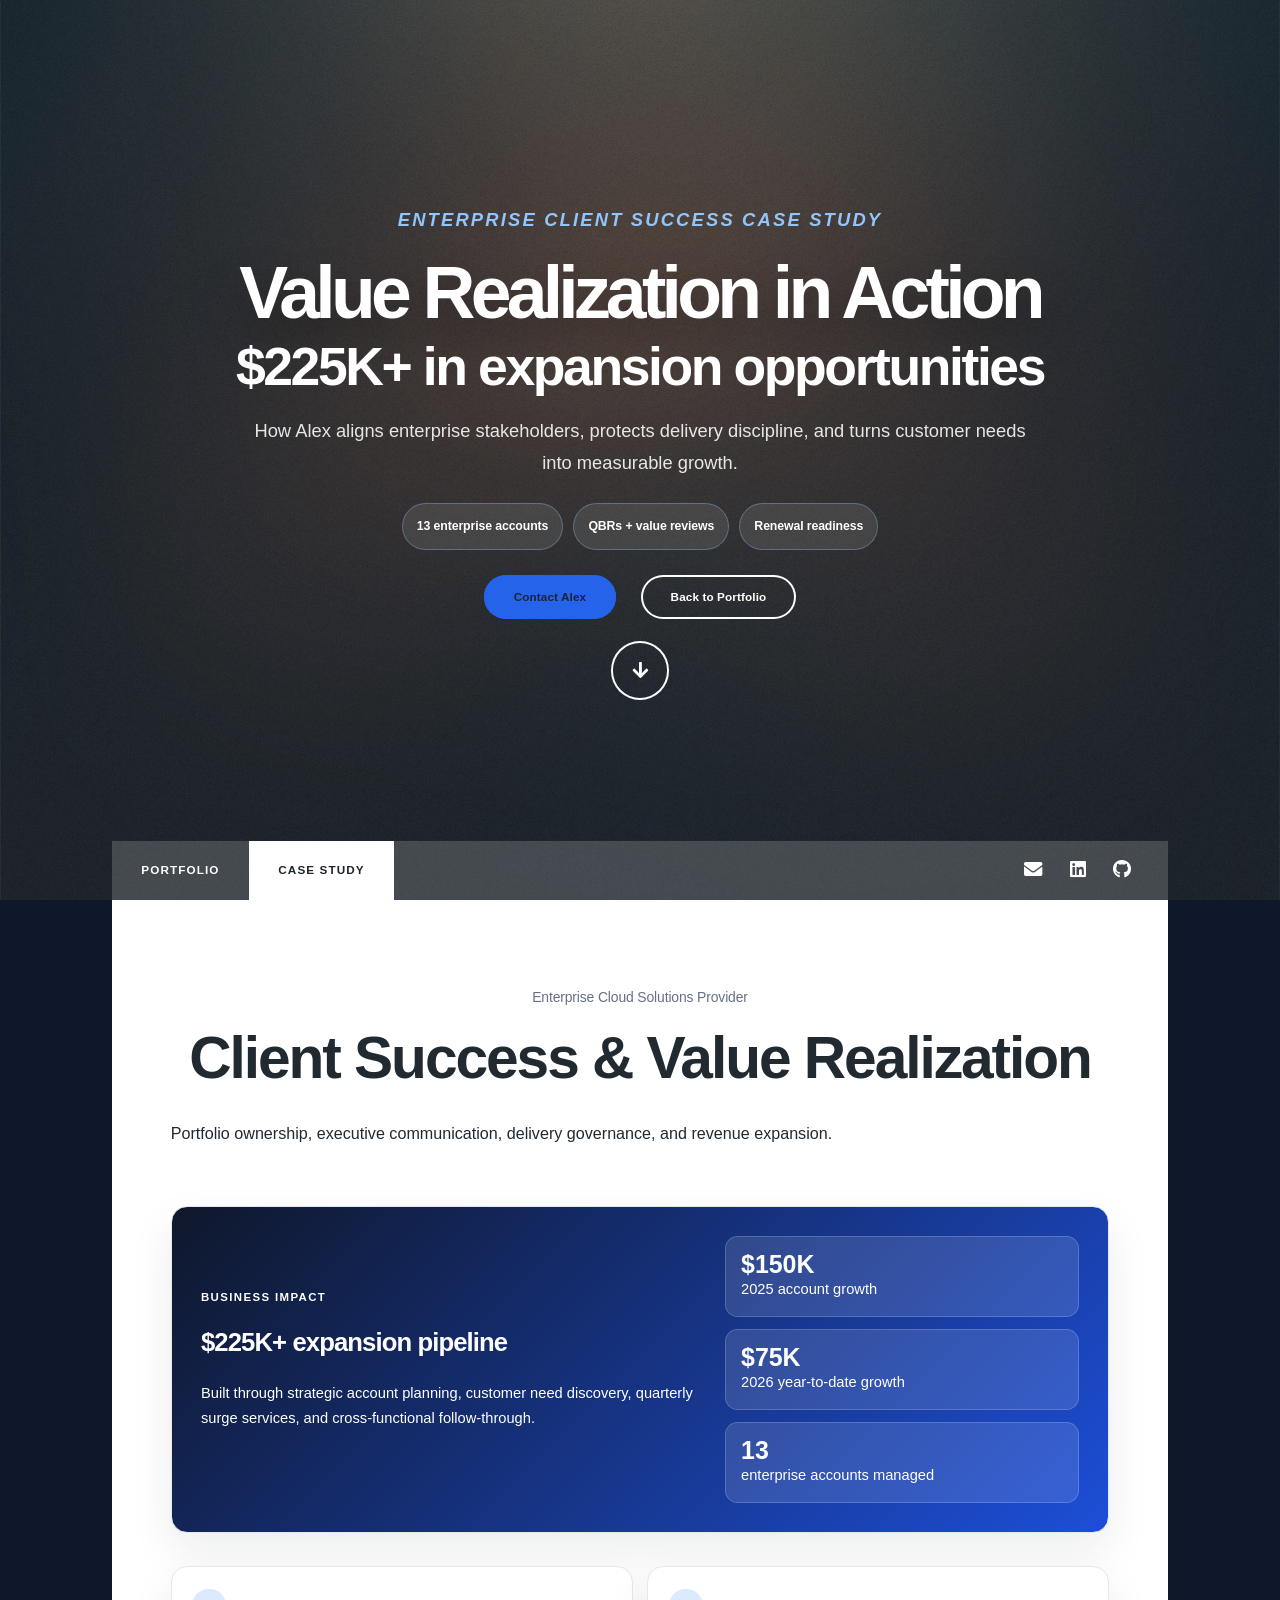
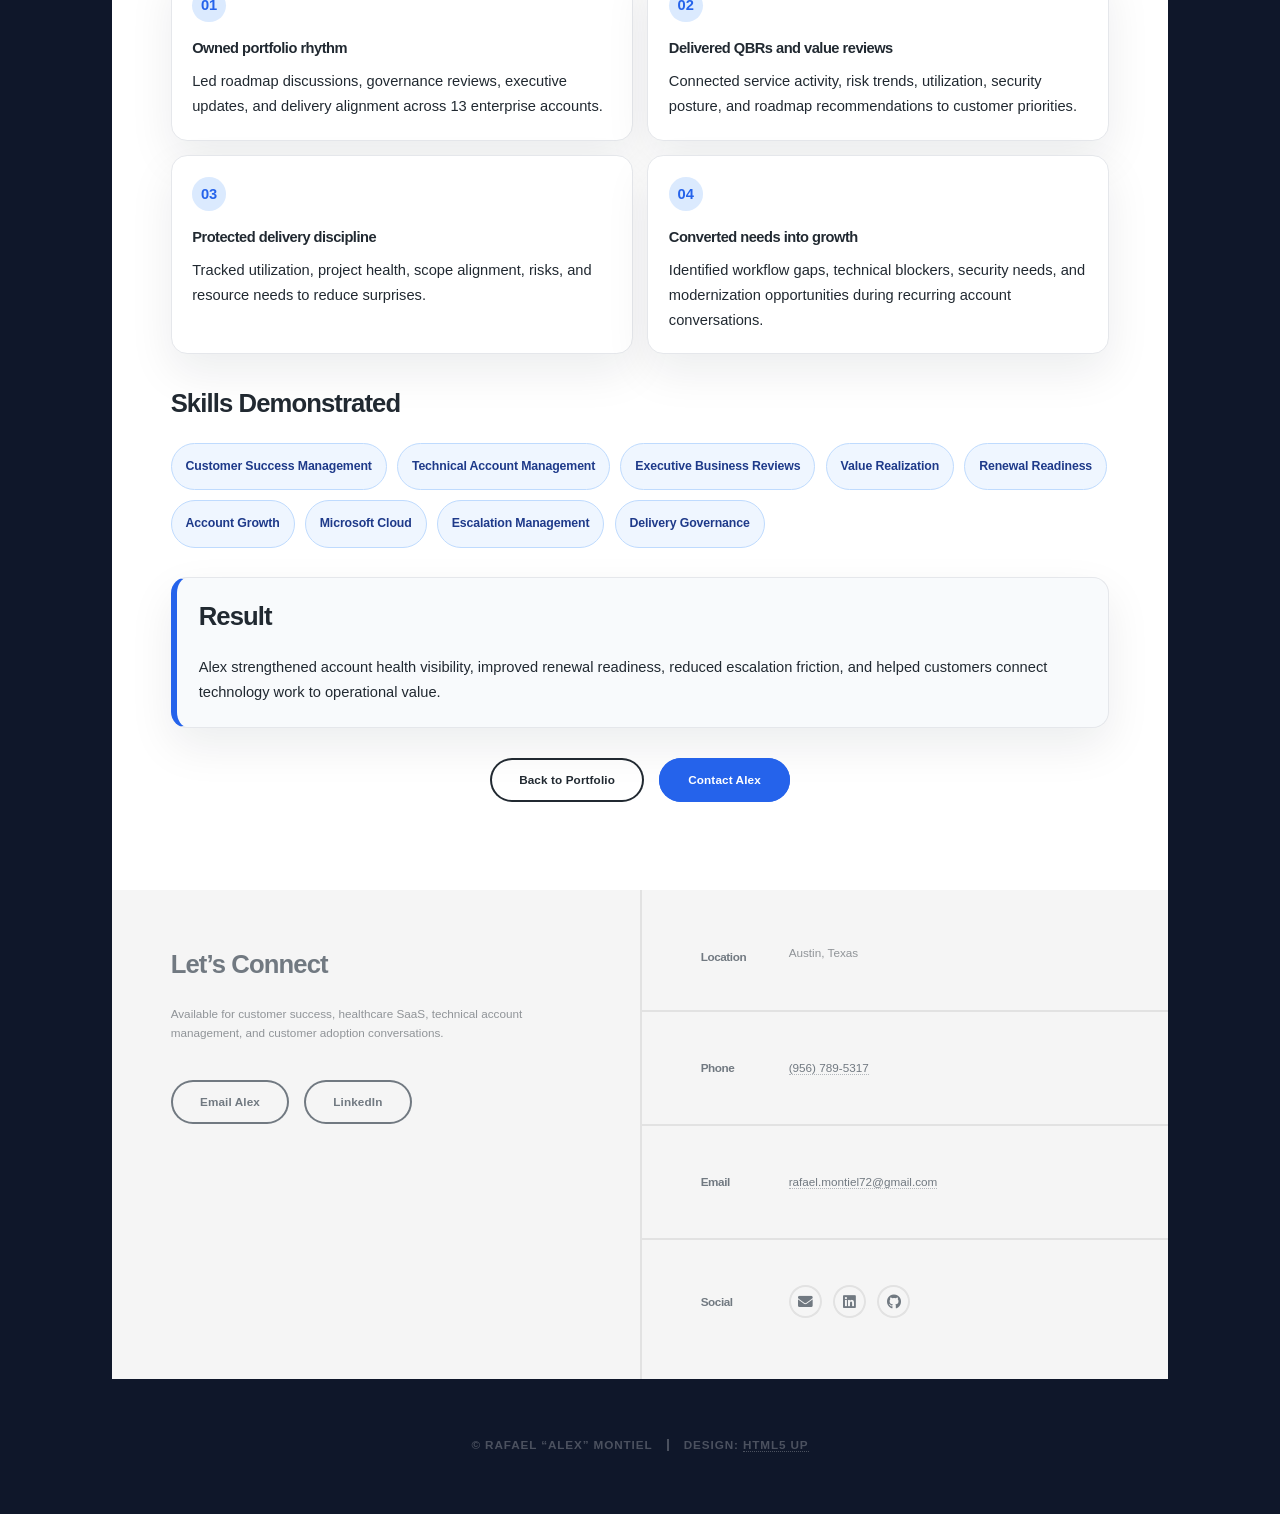
==== case-study.html @ 4616fa52 "Reduce case study redundancy and keep recruiter story concise" ====
<!DOCTYPE HTML>
<!--
	Massively by HTML5 UP
	html5up.net | @ajlkn
	Free for personal and commercial use under the CCA 3.0 license (html5up.net/license)
-->
<html>
	<head>
		<title>Enterprise Client Success Case Study | Rafael “Alex” Montiel</title>
		<meta charset="utf-8" />
		<meta name="viewport" content="width=device-width, initial-scale=1, user-scalable=no" />
		<meta name="description" content="Enterprise client success and value realization case study for Rafael Alex Montiel, highlighting portfolio management, QBRs, budget discipline, renewals, and $225K+ in account expansion." />
		<link rel="stylesheet" href="assets/css/main.css" />
		<link rel="stylesheet" href="assets/css/custom.css" />
		<noscript><link rel="stylesheet" href="assets/css/noscript.css" /></noscript>
	</head>
	<body class="is-preload alex-site case-page">

		<!-- Wrapper -->
			<div id="wrapper" class="fade-in">

				<!-- Intro -->
					<div id="intro" class="alex-hero case-hero-intro">
						<div class="hero-inner">
							<p class="eyebrow">Enterprise Client Success Case Study</p>
							<h1>Value Realization in Action</h1>
							<h2>$225K+ in expansion opportunities</h2>
							<p class="hero-copy">How Alex aligns enterprise stakeholders, protects delivery discipline, and turns customer needs into measurable growth.</p>
							<div class="hero-proof">
								<span>13 enterprise accounts</span>
								<span>QBRs + value reviews</span>
								<span>Renewal readiness</span>
							</div>
							<ul class="actions special hero-actions">
								<li><a href="mailto:rafael.montiel72@gmail.com" class="button primary">Contact Alex</a></li>
								<li><a href="index.html" class="button">Back to Portfolio</a></li>
							</ul>
						</div>
						<ul class="actions scroll-action">
							<li><a href="#main" class="button icon solid solo fa-arrow-down scrolly">Continue</a></li>
						</ul>
					</div>

				<!-- Header -->
					<header id="header">
						<a href="index.html" class="logo">Alex Montiel</a>
					</header>

				<!-- Nav -->
					<nav id="nav">
						<ul class="links">
							<li><a href="index.html">Portfolio</a></li>
							<li class="active"><a href="case-study.html">Case Study</a></li>
						</ul>
						<ul class="icons">
							<li><a href="mailto:rafael.montiel72@gmail.com" class="icon solid fa-envelope"><span class="label">Email</span></a></li>
							<li><a href="https://www.linkedin.com/in/rafael-montiel95" class="icon brands fa-linkedin"><span class="label">LinkedIn</span></a></li>
							<li><a href="https://github.com/RafaelMontiel" class="icon brands fa-github"><span class="label">GitHub</span></a></li>
						</ul>
					</nav>

				<!-- Main -->
					<div id="main">

						<!-- Post -->
							<section class="post case-study-content">
								<header class="major compact-case-header">
									<span class="date">Enterprise Cloud Solutions Provider</span>
									<h1>Client Success &amp; Value Realization</h1>
									<p>Portfolio ownership, executive communication, delivery governance, and revenue expansion.</p>
								</header>

								<section class="case-hero-panel">
									<div>
										<span class="case-label">Business Impact</span>
										<h2>$225K+ expansion pipeline</h2>
										<p>Built through strategic account planning, customer need discovery, quarterly surge services, and cross-functional follow-through.</p>
									</div>
									<ul>
										<li><strong>$150K</strong><span>2025 account growth</span></li>
										<li><strong>$75K</strong><span>2026 year-to-date growth</span></li>
										<li><strong>13</strong><span>enterprise accounts managed</span></li>
									</ul>
								</section>

								<section class="case-steps">
									<article>
										<span>01</span>
										<h3>Owned portfolio rhythm</h3>
										<p>Led roadmap discussions, governance reviews, executive updates, and delivery alignment across 13 enterprise accounts.</p>
									</article>
									<article>
										<span>02</span>
										<h3>Delivered QBRs and value reviews</h3>
										<p>Connected service activity, risk trends, utilization, security posture, and roadmap recommendations to customer priorities.</p>
									</article>
									<article>
										<span>03</span>
										<h3>Protected delivery discipline</h3>
										<p>Tracked utilization, project health, scope alignment, risks, and resource needs to reduce surprises.</p>
									</article>
									<article>
										<span>04</span>
										<h3>Converted needs into growth</h3>
										<p>Identified workflow gaps, technical blockers, security needs, and modernization opportunities during recurring account conversations.</p>
									</article>
								</section>

								<h2>Skills Demonstrated</h2>
								<div class="chips compact">
									<span>Customer Success Management</span>
									<span>Technical Account Management</span>
									<span>Executive Business Reviews</span>
									<span>Value Realization</span>
									<span>Renewal Readiness</span>
									<span>Account Growth</span>
									<span>Microsoft Cloud</span>
									<span>Escalation Management</span>
									<span>Delivery Governance</span>
								</div>

								<section class="result-panel">
									<h2>Result</h2>
									<p>Alex strengthened account health visibility, improved renewal readiness, reduced escalation friction, and helped customers connect technology work to operational value.</p>
								</section>

								<ul class="actions special">
									<li><a href="index.html" class="button">Back to Portfolio</a></li>
									<li><a href="mailto:rafael.montiel72@gmail.com" class="button primary">Contact Alex</a></li>
								</ul>
							</section>

					</div>

				<!-- Footer -->
					<footer id="footer">
						<section>
							<h2>Let’s Connect</h2>
							<p>Available for customer success, healthcare SaaS, technical account management, and customer adoption conversations.</p>
							<ul class="actions">
								<li><a href="mailto:rafael.montiel72@gmail.com" class="button">Email Alex</a></li>
								<li><a href="https://www.linkedin.com/in/rafael-montiel95" class="button">LinkedIn</a></li>
							</ul>
						</section>
						<section class="split contact">
							<section class="alt">
								<h3>Location</h3>
								<p>Austin, Texas</p>
							</section>
							<section>
								<h3>Phone</h3>
								<p><a href="tel:19567895317">(956) 789-5317</a></p>
							</section>
							<section>
								<h3>Email</h3>
								<p><a href="mailto:rafael.montiel72@gmail.com">rafael.montiel72@gmail.com</a></p>
							</section>
							<section>
								<h3>Social</h3>
								<ul class="icons alt">
									<li><a href="mailto:rafael.montiel72@gmail.com" class="icon solid alt fa-envelope"><span class="label">Email</span></a></li>
									<li><a href="https://www.linkedin.com/in/rafael-montiel95" class="icon brands alt fa-linkedin"><span class="label">LinkedIn</span></a></li>
									<li><a href="https://github.com/RafaelMontiel" class="icon brands alt fa-github"><span class="label">GitHub</span></a></li>
								</ul>
							</section>
						</section>
					</footer>

				<!-- Copyright -->
					<div id="copyright">
						<ul><li>&copy; Rafael “Alex” Montiel</li><li>Design: <a href="https://html5up.net">HTML5 UP</a></li></ul>
					</div>

			</div>

		<!-- Scripts -->
			<script src="assets/js/jquery.min.js"></script>
			<script src="assets/js/jquery.scrollex.min.js"></script>
			<script src="assets/js/jquery.scrolly.min.js"></script>
			<script src="assets/js/browser.min.js"></script>
			<script src="assets/js/breakpoints.min.js"></script>
			<script src="assets/js/util.js"></script>
			<script src="assets/js/main.js"></script>

	</body>
</html>
---- assets/css/main.css ----
@import url(fontawesome-all.min.css);
@import url("https://fonts.googleapis.com/css?family=Merriweather:300,700,300italic,700italic|Source+Sans+Pro:900");

/*
	Massively by HTML5 UP
	html5up.net | @ajlkn
	Free for personal and commercial use under the CCA 3.0 license (html5up.net/license)
*/

html, body, div, span, applet, object,
iframe, h1, h2, h3, h4, h5, h6, p, blockquote,
pre, a, abbr, acronym, address, big, cite,
code, del, dfn, em, img, ins, kbd, q, s, samp,
small, strike, strong, sub, sup, tt, var, b,
u, i, center, dl, dt, dd, ol, ul, li, fieldset,
form, label, legend, table, caption, tbody,
tfoot, thead, tr, th, td, article, aside,
canvas, details, embed, figure, figcaption,
footer, header, hgroup, menu, nav, output, ruby,
section, summary, time, mark, audio, video {
	margin: 0;
	padding: 0;
	border: 0;
	font-size: 100%;
	font: inherit;
	vertical-align: baseline;}

article, aside, details, figcaption, figure,
footer, header, hgroup, menu, nav, section {
	display: block;}

body {
	line-height: 1;
}

ol, ul {
	list-style: none;
}

blockquote, q {
	quotes: none;
}

	blockquote:before, blockquote:after, q:before, q:after {
		content: '';
		content: none;
	}

table {
	border-collapse: collapse;
	border-spacing: 0;
}

body {
	-webkit-text-size-adjust: none;
}

mark {
	background-color: transparent;
	color: inherit;
}

input::-moz-focus-inner {
	border: 0;
	padding: 0;
}

input, select, textarea {
	-moz-appearance: none;
	-webkit-appearance: none;
	-ms-appearance: none;
	appearance: none;
}

/* Basic */

	@-ms-viewport {
		width: device-width;
	}

	body {
		-ms-overflow-style: scrollbar;
	}

	@media screen and (max-width: 480px) {

		html, body {
			min-width: 320px;
		}

	}

	html {
		box-sizing: border-box;
	}

	*, *:before, *:after {
		box-sizing: inherit;
	}

	body {
		background-color: #1e252d;
	}

		body.is-preload *, body.is-preload *:before, body.is-preload *:after {
			-moz-animation: none !important;
			-webkit-animation: none !important;
			-ms-animation: none !important;
			animation: none !important;
			-moz-transition: none !important;
			-webkit-transition: none !important;
			-ms-transition: none !important;
			transition: none !important;
		}

/* Type */

	html {
		font-size: 16pt;
	}

		@media screen and (max-width: 1680px) {

			html {
				font-size: 12pt;
			}

		}

		@media screen and (max-width: 1280px) {

			html {
				font-size: 11pt;
			}

		}

		@media screen and (max-width: 360px) {

			html {
				font-size: 10pt;
			}

		}

	body {
		color: #212931;
	}

	body, input, select, textarea {
		font-family: "Merriweather", Georgia, serif;
		font-weight: 300;
		font-size: 1rem;
		line-height: 2.375;
	}

	a {
		-moz-transition: color 0.2s ease-in-out, background-color 0.2s ease-in-out, border-color 0.2s ease-in-out, box-shadow 0.2s ease-in-out;
		-webkit-transition: color 0.2s ease-in-out, background-color 0.2s ease-in-out, border-color 0.2s ease-in-out, box-shadow 0.2s ease-in-out;
		-ms-transition: color 0.2s ease-in-out, background-color 0.2s ease-in-out, border-color 0.2s ease-in-out, box-shadow 0.2s ease-in-out;
		transition: color 0.2s ease-in-out, background-color 0.2s ease-in-out, border-color 0.2s ease-in-out, box-shadow 0.2s ease-in-out;
		border-bottom: dotted 1px;
		text-decoration: none;
	}

		a:hover {
			border-bottom-color: transparent;
		}

	strong, b {
		font-weight: 600;
	}

	em, i {
		font-style: italic;
	}

	p {
		text-align: justify;
		margin: 0 0 2rem 0;
	}

	h1, h2, h3, h4, h5, h6 {
		font-family: "Source Sans Pro", Helvetica, sans-serif;
		font-weight: 900;
		line-height: 1.5;
		letter-spacing: 0.075em;
		text-transform: uppercase;
		margin: 0 0 1rem 0;
	}

		h1 a, h2 a, h3 a, h4 a, h5 a, h6 a {
			border-bottom: 0;
			color: inherit;
			text-decoration: none;
		}

	h1 {
		font-size: 4rem;
		line-height: 1.1;
		margin: 0 0 2rem 0;
	}

	h2 {
		font-size: 1.75rem;
		line-height: 1.3;
		margin: 0 0 1.5rem 0;
	}

	h3 {
		font-size: 1.25rem;
		margin: 0 0 1.5rem 0;
	}

	h4 {
		font-size: 1rem;
	}

	h5 {
		font-size: 0.9rem;
	}

	h6 {
		font-size: 0.8rem;
	}

	sub {
		font-size: 0.8rem;
		position: relative;
		top: 0.5rem;
	}

	sup {
		font-size: 0.8rem;
		position: relative;
		top: -0.5rem;
	}

	blockquote {
		border-left: solid 4px;
		font-style: italic;
		margin: 0 0 2rem 0;
		padding: 0.5rem 0 0.5rem 2rem;
	}

	code {
		border: solid 2px;
		font-family: "Courier New", monospace;
		font-size: 0.9rem;
		margin: 0 0.25rem;
		padding: 0.25rem 0.65rem;
	}

	pre {
		-webkit-overflow-scrolling: touch;
		font-family: "Courier New", monospace;
		font-size: 0.9rem;
		margin: 0 0 2rem 0;
	}

		pre code {
			display: block;
			line-height: 1.75;
			padding: 1rem 1.5rem;
			overflow-x: auto;
		}

	hr {
		border: 0;
		border-bottom: solid 2px;
		margin: 3rem 0;
	}

		hr.major {
			margin: 5rem 0;
		}

	.align-left {
		text-align: left;
	}

	.align-center {
		text-align: center;
	}

	.align-right {
		text-align: right;
	}

	input, select, textarea {
		color: #212931;
	}

	a {
		color: #212931;
		border-bottom-color: rgba(33, 41, 49, 0.5);
	}

		a:hover {
			border-bottom-color: transparent;
			color: #18bfef !important;
		}

	strong, b {
		color: #212931;
	}

	h1, h2, h3, h4, h5, h6 {
		color: #212931;
	}

	blockquote {
		border-left-color: #eeeeee;
	}

	code {
		background: rgba(220, 220, 220, 0.25);
		border-color: #eeeeee;
	}

	hr {
		border-bottom-color: #eeeeee;
	}

/* Row */

	.row {
		display: flex;
		flex-wrap: wrap;
		box-sizing: border-box;
		align-items: stretch;
	}

		.row > * {
			box-sizing: border-box;
		}

		.row.gtr-uniform > * > :last-child {
			margin-bottom: 0;
		}

		.row.aln-left {
			justify-content: flex-start;
		}

		.row.aln-center {
			justify-content: center;
		}

		.row.aln-right {
			justify-content: flex-end;
		}

		.row.aln-top {
			align-items: flex-start;
		}

		.row.aln-middle {
			align-items: center;
		}

		.row.aln-bottom {
			align-items: flex-end;
		}

		.row > .imp {
			order: -1;
		}

		.row > .col-1 {
			width: 8.33333%;
		}

		.row > .off-1 {
			margin-left: 8.33333%;
		}

		.row > .col-2 {
			width: 16.66667%;
		}

		.row > .off-2 {
			margin-left: 16.66667%;
		}

		.row > .col-3 {
			width: 25%;
		}

		.row > .off-3 {
			margin-left: 25%;
		}

		.row > .col-4 {
			width: 33.33333%;
		}

		.row > .off-4 {
			margin-left: 33.33333%;
		}

		.row > .col-5 {
			width: 41.66667%;
		}

		.row > .off-5 {
			margin-left: 41.66667%;
		}

		.row > .col-6 {
			width: 50%;
		}

		.row > .off-6 {
			margin-left: 50%;
		}

		.row > .col-7 {
			width: 58.33333%;
		}

		.row > .off-7 {
			margin-left: 58.33333%;
		}

		.row > .col-8 {
			width: 66.66667%;
		}

		.row > .off-8 {
			margin-left: 66.66667%;
		}

		.row > .col-9 {
			width: 75%;
		}

		.row > .off-9 {
			margin-left: 75%;
		}

		.row > .col-10 {
			width: 83.33333%;
		}

		.row > .off-10 {
			margin-left: 83.33333%;
		}

		.row > .col-11 {
			width: 91.66667%;
		}

		.row > .off-11 {
			margin-left: 91.66667%;
		}

		.row > .col-12 {
			width: 100%;
		}

		.row > .off-12 {
			margin-left: 100%;
		}

		.row.gtr-0 {
			margin-top: 0;
			margin-left: 0rem;
		}

			.row.gtr-0 > * {
				padding: 0 0 0 0rem;
			}

			.row.gtr-0.gtr-uniform {
				margin-top: 0rem;
			}

				.row.gtr-0.gtr-uniform > * {
					padding-top: 0rem;
				}

		.row.gtr-25 {
			margin-top: 0;
			margin-left: -0.375rem;
		}

			.row.gtr-25 > * {
				padding: 0 0 0 0.375rem;
			}

			.row.gtr-25.gtr-uniform {
				margin-top: -0.375rem;
			}

				.row.gtr-25.gtr-uniform > * {
					padding-top: 0.375rem;
				}

		.row.gtr-50 {
			margin-top: 0;
			margin-left: -0.75rem;
		}

			.row.gtr-50 > * {
				padding: 0 0 0 0.75rem;
			}

			.row.gtr-50.gtr-uniform {
				margin-top: -0.75rem;
			}

				.row.gtr-50.gtr-uniform > * {
					padding-top: 0.75rem;
				}

		.row {
			margin-top: 0;
			margin-left: -1.5rem;
		}

			.row > * {
				padding: 0 0 0 1.5rem;
			}

			.row.gtr-uniform {
				margin-top: -1.5rem;
			}

				.row.gtr-uniform > * {
					padding-top: 1.5rem;
				}

		.row.gtr-150 {
			margin-top: 0;
			margin-left: -2.25rem;
		}

			.row.gtr-150 > * {
				padding: 0 0 0 2.25rem;
			}

			.row.gtr-150.gtr-uniform {
				margin-top: -2.25rem;
			}

				.row.gtr-150.gtr-uniform > * {
					padding-top: 2.25rem;
				}

		.row.gtr-200 {
			margin-top: 0;
			margin-left: -3rem;
		}

			.row.gtr-200 > * {
				padding: 0 0 0 3rem;
			}

			.row.gtr-200.gtr-uniform {
				margin-top: -3rem;
			}

				.row.gtr-200.gtr-uniform > * {
					padding-top: 3rem;
				}

		@media screen and (max-width: 1680px) {

			.row {
				display: flex;
				flex-wrap: wrap;
				box-sizing: border-box;
				align-items: stretch;
			}

				.row > * {
					box-sizing: border-box;
				}

				.row.gtr-uniform > * > :last-child {
					margin-bottom: 0;
				}

				.row.aln-left {
					justify-content: flex-start;
				}

				.row.aln-center {
					justify-content: center;
				}

				.row.aln-right {
					justify-content: flex-end;
				}

				.row.aln-top {
					align-items: flex-start;
				}

				.row.aln-middle {
					align-items: center;
				}

				.row.aln-bottom {
					align-items: flex-end;
				}

				.row > .imp-xlarge {
					order: -1;
				}

				.row > .col-1-xlarge {
					width: 8.33333%;
				}

				.row > .off-1-xlarge {
					margin-left: 8.33333%;
				}

				.row > .col-2-xlarge {
					width: 16.66667%;
				}

				.row > .off-2-xlarge {
					margin-left: 16.66667%;
				}

				.row > .col-3-xlarge {
					width: 25%;
				}

				.row > .off-3-xlarge {
					margin-left: 25%;
				}

				.row > .col-4-xlarge {
					width: 33.33333%;
				}

				.row > .off-4-xlarge {
					margin-left: 33.33333%;
				}

				.row > .col-5-xlarge {
					width: 41.66667%;
				}

				.row > .off-5-xlarge {
					margin-left: 41.66667%;
				}

				.row > .col-6-xlarge {
					width: 50%;
				}

				.row > .off-6-xlarge {
					margin-left: 50%;
				}

				.row > .col-7-xlarge {
					width: 58.33333%;
				}

				.row > .off-7-xlarge {
					margin-left: 58.33333%;
				}

				.row > .col-8-xlarge {
					width: 66.66667%;
				}

				.row > .off-8-xlarge {
					margin-left: 66.66667%;
				}

				.row > .col-9-xlarge {
					width: 75%;
				}

				.row > .off-9-xlarge {
					margin-left: 75%;
				}

				.row > .col-10-xlarge {
					width: 83.33333%;
				}

				.row > .off-10-xlarge {
					margin-left: 83.33333%;
				}

				.row > .col-11-xlarge {
					width: 91.66667%;
				}

				.row > .off-11-xlarge {
					margin-left: 91.66667%;
				}

				.row > .col-12-xlarge {
					width: 100%;
				}

				.row > .off-12-xlarge {
					margin-left: 100%;
				}

				.row.gtr-0 {
					margin-top: 0;
					margin-left: 0rem;
				}

					.row.gtr-0 > * {
						padding: 0 0 0 0rem;
					}

					.row.gtr-0.gtr-uniform {
						margin-top: 0rem;
					}

						.row.gtr-0.gtr-uniform > * {
							padding-top: 0rem;
						}

				.row.gtr-25 {
					margin-top: 0;
					margin-left: -0.375rem;
				}

					.row.gtr-25 > * {
						padding: 0 0 0 0.375rem;
					}

					.row.gtr-25.gtr-uniform {
						margin-top: -0.375rem;
					}

						.row.gtr-25.gtr-uniform > * {
							padding-top: 0.375rem;
						}

				.row.gtr-50 {
					margin-top: 0;
					margin-left: -0.75rem;
				}

					.row.gtr-50 > * {
						padding: 0 0 0 0.75rem;
					}

					.row.gtr-50.gtr-uniform {
						margin-top: -0.75rem;
					}

						.row.gtr-50.gtr-uniform > * {
							padding-top: 0.75rem;
						}

				.row {
					margin-top: 0;
					margin-left: -1.5rem;
				}

					.row > * {
						padding: 0 0 0 1.5rem;
					}

					.row.gtr-uniform {
						margin-top: -1.5rem;
					}

						.row.gtr-uniform > * {
							padding-top: 1.5rem;
						}

				.row.gtr-150 {
					margin-top: 0;
					margin-left: -2.25rem;
				}

					.row.gtr-150 > * {
						padding: 0 0 0 2.25rem;
					}

					.row.gtr-150.gtr-uniform {
						margin-top: -2.25rem;
					}

						.row.gtr-150.gtr-uniform > * {
							padding-top: 2.25rem;
						}

				.row.gtr-200 {
					margin-top: 0;
					margin-left: -3rem;
				}

					.row.gtr-200 > * {
						padding: 0 0 0 3rem;
					}

					.row.gtr-200.gtr-uniform {
						margin-top: -3rem;
					}

						.row.gtr-200.gtr-uniform > * {
							padding-top: 3rem;
						}

		}

		@media screen and (max-width: 1280px) {

			.row {
				display: flex;
				flex-wrap: wrap;
				box-sizing: border-box;
				align-items: stretch;
			}

				.row > * {
					box-sizing: border-box;
				}

				.row.gtr-uniform > * > :last-child {
					margin-bottom: 0;
				}

				.row.aln-left {
					justify-content: flex-start;
				}

				.row.aln-center {
					justify-content: center;
				}

				.row.aln-right {
					justify-content: flex-end;
				}

				.row.aln-top {
					align-items: flex-start;
				}

				.row.aln-middle {
					align-items: center;
				}

				.row.aln-bottom {
					align-items: flex-end;
				}

				.row > .imp-large {
					order: -1;
				}

				.row > .col-1-large {
					width: 8.33333%;
				}

				.row > .off-1-large {
					margin-left: 8.33333%;
				}

				.row > .col-2-large {
					width: 16.66667%;
				}

				.row > .off-2-large {
					margin-left: 16.66667%;
				}

				.row > .col-3-large {
					width: 25%;
				}

				.row > .off-3-large {
					margin-left: 25%;
				}

				.row > .col-4-large {
					width: 33.33333%;
				}

				.row > .off-4-large {
					margin-left: 33.33333%;
				}

				.row > .col-5-large {
					width: 41.66667%;
				}

				.row > .off-5-large {
					margin-left: 41.66667%;
				}

				.row > .col-6-large {
					width: 50%;
				}

				.row > .off-6-large {
					margin-left: 50%;
				}

				.row > .col-7-large {
					width: 58.33333%;
				}

				.row > .off-7-large {
					margin-left: 58.33333%;
				}

				.row > .col-8-large {
					width: 66.66667%;
				}

				.row > .off-8-large {
					margin-left: 66.66667%;
				}

				.row > .col-9-large {
					width: 75%;
				}

				.row > .off-9-large {
					margin-left: 75%;
				}

				.row > .col-10-large {
					width: 83.33333%;
				}

				.row > .off-10-large {
					margin-left: 83.33333%;
				}

				.row > .col-11-large {
					width: 91.66667%;
				}

				.row > .off-11-large {
					margin-left: 91.66667%;
				}

				.row > .col-12-large {
					width: 100%;
				}

				.row > .off-12-large {
					margin-left: 100%;
				}

				.row.gtr-0 {
					margin-top: 0;
					margin-left: 0rem;
				}

					.row.gtr-0 > * {
						padding: 0 0 0 0rem;
					}

					.row.gtr-0.gtr-uniform {
						margin-top: 0rem;
					}

						.row.gtr-0.gtr-uniform > * {
							padding-top: 0rem;
						}

				.row.gtr-25 {
					margin-top: 0;
					margin-left: -0.375rem;
				}

					.row.gtr-25 > * {
						padding: 0 0 0 0.375rem;
					}

					.row.gtr-25.gtr-uniform {
						margin-top: -0.375rem;
					}

						.row.gtr-25.gtr-uniform > * {
							padding-top: 0.375rem;
						}

				.row.gtr-50 {
					margin-top: 0;
					margin-left: -0.75rem;
				}

					.row.gtr-50 > * {
						padding: 0 0 0 0.75rem;
					}

					.row.gtr-50.gtr-uniform {
						margin-top: -0.75rem;
					}

						.row.gtr-50.gtr-uniform > * {
							padding-top: 0.75rem;
						}

				.row {
					margin-top: 0;
					margin-left: -1.5rem;
				}

					.row > * {
						padding: 0 0 0 1.5rem;
					}

					.row.gtr-uniform {
						margin-top: -1.5rem;
					}

						.row.gtr-uniform > * {
							padding-top: 1.5rem;
						}

				.row.gtr-150 {
					margin-top: 0;
					margin-left: -2.25rem;
				}

					.row.gtr-150 > * {
						padding: 0 0 0 2.25rem;
					}

					.row.gtr-150.gtr-uniform {
						margin-top: -2.25rem;
					}

						.row.gtr-150.gtr-uniform > * {
							padding-top: 2.25rem;
						}

				.row.gtr-200 {
					margin-top: 0;
					margin-left: -3rem;
				}

					.row.gtr-200 > * {
						padding: 0 0 0 3rem;
					}

					.row.gtr-200.gtr-uniform {
						margin-top: -3rem;
					}

						.row.gtr-200.gtr-uniform > * {
							padding-top: 3rem;
						}

		}

		@media screen and (max-width: 980px) {

			.row {
				display: flex;
				flex-wrap: wrap;
				box-sizing: border-box;
				align-items: stretch;
			}

				.row > * {
					box-sizing: border-box;
				}

				.row.gtr-uniform > * > :last-child {
					margin-bottom: 0;
				}

				.row.aln-left {
					justify-content: flex-start;
				}

				.row.aln-center {
					justify-content: center;
				}

				.row.aln-right {
					justify-content: flex-end;
				}

				.row.aln-top {
					align-items: flex-start;
				}

				.row.aln-middle {
					align-items: center;
				}

				.row.aln-bottom {
					align-items: flex-end;
				}

				.row > .imp-medium {
					order: -1;
				}

				.row > .col-1-medium {
					width: 8.33333%;
				}

				.row > .off-1-medium {
					margin-left: 8.33333%;
				}

				.row > .col-2-medium {
					width: 16.66667%;
				}

				.row > .off-2-medium {
					margin-left: 16.66667%;
				}

				.row > .col-3-medium {
					width: 25%;
				}

				.row > .off-3-medium {
					margin-left: 25%;
				}

				.row > .col-4-medium {
					width: 33.33333%;
				}

				.row > .off-4-medium {
					margin-left: 33.33333%;
				}

				.row > .col-5-medium {
					width: 41.66667%;
				}

				.row > .off-5-medium {
					margin-left: 41.66667%;
				}

				.row > .col-6-medium {
					width: 50%;
				}

				.row > .off-6-medium {
					margin-left: 50%;
				}

				.row > .col-7-medium {
					width: 58.33333%;
				}

				.row > .off-7-medium {
					margin-left: 58.33333%;
				}

				.row > .col-8-medium {
					width: 66.66667%;
				}

				.row > .off-8-medium {
					margin-left: 66.66667%;
				}

				.row > .col-9-medium {
					width: 75%;
				}

				.row > .off-9-medium {
					margin-left: 75%;
				}

				.row > .col-10-medium {
					width: 83.33333%;
				}

				.row > .off-10-medium {
					margin-left: 83.33333%;
				}

				.row > .col-11-medium {
					width: 91.66667%;
				}

				.row > .off-11-medium {
					margin-left: 91.66667%;
				}

				.row > .col-12-medium {
					width: 100%;
				}

				.row > .off-12-medium {
					margin-left: 100%;
				}

				.row.gtr-0 {
					margin-top: 0;
					margin-left: 0rem;
				}

					.row.gtr-0 > * {
						padding: 0 0 0 0rem;
					}

					.row.gtr-0.gtr-uniform {
						margin-top: 0rem;
					}

						.row.gtr-0.gtr-uniform > * {
							padding-top: 0rem;
						}

				.row.gtr-25 {
					margin-top: 0;
					margin-left: -0.375rem;
				}

					.row.gtr-25 > * {
						padding: 0 0 0 0.375rem;
					}

					.row.gtr-25.gtr-uniform {
						margin-top: -0.375rem;
					}

						.row.gtr-25.gtr-uniform > * {
							padding-top: 0.375rem;
						}

				.row.gtr-50 {
					margin-top: 0;
					margin-left: -0.75rem;
				}

					.row.gtr-50 > * {
						padding: 0 0 0 0.75rem;
					}

					.row.gtr-50.gtr-uniform {
						margin-top: -0.75rem;
					}

						.row.gtr-50.gtr-uniform > * {
							padding-top: 0.75rem;
						}

				.row {
					margin-top: 0;
					margin-left: -1.5rem;
				}

					.row > * {
						padding: 0 0 0 1.5rem;
					}

					.row.gtr-uniform {
						margin-top: -1.5rem;
					}

						.row.gtr-uniform > * {
							padding-top: 1.5rem;
						}

				.row.gtr-150 {
					margin-top: 0;
					margin-left: -2.25rem;
				}

					.row.gtr-150 > * {
						padding: 0 0 0 2.25rem;
					}

					.row.gtr-150.gtr-uniform {
						margin-top: -2.25rem;
					}

						.row.gtr-150.gtr-uniform > * {
							padding-top: 2.25rem;
						}

				.row.gtr-200 {
					margin-top: 0;
					margin-left: -3rem;
				}

					.row.gtr-200 > * {
						padding: 0 0 0 3rem;
					}

					.row.gtr-200.gtr-uniform {
						margin-top: -3rem;
					}

						.row.gtr-200.gtr-uniform > * {
							padding-top: 3rem;
						}

		}

		@media screen and (max-width: 736px) {

			.row {
				display: flex;
				flex-wrap: wrap;
				box-sizing: border-box;
				align-items: stretch;
			}

				.row > * {
					box-sizing: border-box;
				}

				.row.gtr-uniform > * > :last-child {
					margin-bottom: 0;
				}

				.row.aln-left {
					justify-content: flex-start;
				}

				.row.aln-center {
					justify-content: center;
				}

				.row.aln-right {
					justify-content: flex-end;
				}

				.row.aln-top {
					align-items: flex-start;
				}

				.row.aln-middle {
					align-items: center;
				}

				.row.aln-bottom {
					align-items: flex-end;
				}

				.row > .imp-small {
					order: -1;
				}

				.row > .col-1-small {
					width: 8.33333%;
				}

				.row > .off-1-small {
					margin-left: 8.33333%;
				}

				.row > .col-2-small {
					width: 16.66667%;
				}

				.row > .off-2-small {
					margin-left: 16.66667%;
				}

				.row > .col-3-small {
					width: 25%;
				}

				.row > .off-3-small {
					margin-left: 25%;
				}

				.row > .col-4-small {
					width: 33.33333%;
				}

				.row > .off-4-small {
					margin-left: 33.33333%;
				}

				.row > .col-5-small {
					width: 41.66667%;
				}

				.row > .off-5-small {
					margin-left: 41.66667%;
				}

				.row > .col-6-small {
					width: 50%;
				}

				.row > .off-6-small {
					margin-left: 50%;
				}

				.row > .col-7-small {
					width: 58.33333%;
				}

				.row > .off-7-small {
					margin-left: 58.33333%;
				}

				.row > .col-8-small {
					width: 66.66667%;
				}

				.row > .off-8-small {
					margin-left: 66.66667%;
				}

				.row > .col-9-small {
					width: 75%;
				}

				.row > .off-9-small {
					margin-left: 75%;
				}

				.row > .col-10-small {
					width: 83.33333%;
				}

				.row > .off-10-small {
					margin-left: 83.33333%;
				}

				.row > .col-11-small {
					width: 91.66667%;
				}

				.row > .off-11-small {
					margin-left: 91.66667%;
				}

				.row > .col-12-small {
					width: 100%;
				}

				.row > .off-12-small {
					margin-left: 100%;
				}

				.row.gtr-0 {
					margin-top: 0;
					margin-left: 0rem;
				}

					.row.gtr-0 > * {
						padding: 0 0 0 0rem;
					}

					.row.gtr-0.gtr-uniform {
						margin-top: 0rem;
					}

						.row.gtr-0.gtr-uniform > * {
							padding-top: 0rem;
						}

				.row.gtr-25 {
					margin-top: 0;
					margin-left: -0.375rem;
				}

					.row.gtr-25 > * {
						padding: 0 0 0 0.375rem;
					}

					.row.gtr-25.gtr-uniform {
						margin-top: -0.375rem;
					}

						.row.gtr-25.gtr-uniform > * {
							padding-top: 0.375rem;
						}

				.row.gtr-50 {
					margin-top: 0;
					margin-left: -0.75rem;
				}

					.row.gtr-50 > * {
						padding: 0 0 0 0.75rem;
					}

					.row.gtr-50.gtr-uniform {
						margin-top: -0.75rem;
					}

						.row.gtr-50.gtr-uniform > * {
							padding-top: 0.75rem;
						}

				.row {
					margin-top: 0;
					margin-left: -1.5rem;
				}

					.row > * {
						padding: 0 0 0 1.5rem;
					}

					.row.gtr-uniform {
						margin-top: -1.5rem;
					}

						.row.gtr-uniform > * {
							padding-top: 1.5rem;
						}

				.row.gtr-150 {
					margin-top: 0;
					margin-left: -2.25rem;
				}

					.row.gtr-150 > * {
						padding: 0 0 0 2.25rem;
					}

					.row.gtr-150.gtr-uniform {
						margin-top: -2.25rem;
					}

						.row.gtr-150.gtr-uniform > * {
							padding-top: 2.25rem;
						}

				.row.gtr-200 {
					margin-top: 0;
					margin-left: -3rem;
				}

					.row.gtr-200 > * {
						padding: 0 0 0 3rem;
					}

					.row.gtr-200.gtr-uniform {
						margin-top: -3rem;
					}

						.row.gtr-200.gtr-uniform > * {
							padding-top: 3rem;
						}

		}

		@media screen and (max-width: 480px) {

			.row {
				display: flex;
				flex-wrap: wrap;
				box-sizing: border-box;
				align-items: stretch;
			}

				.row > * {
					box-sizing: border-box;
				}

				.row.gtr-uniform > * > :last-child {
					margin-bottom: 0;
				}

				.row.aln-left {
					justify-content: flex-start;
				}

				.row.aln-center {
					justify-content: center;
				}

				.row.aln-right {
					justify-content: flex-end;
				}

				.row.aln-top {
					align-items: flex-start;
				}

				.row.aln-middle {
					align-items: center;
				}

				.row.aln-bottom {
					align-items: flex-end;
				}

				.row > .imp-xsmall {
					order: -1;
				}

				.row > .col-1-xsmall {
					width: 8.33333%;
				}

				.row > .off-1-xsmall {
					margin-left: 8.33333%;
				}

				.row > .col-2-xsmall {
					width: 16.66667%;
				}

				.row > .off-2-xsmall {
					margin-left: 16.66667%;
				}

				.row > .col-3-xsmall {
					width: 25%;
				}

				.row > .off-3-xsmall {
					margin-left: 25%;
				}

				.row > .col-4-xsmall {
					width: 33.33333%;
				}

				.row > .off-4-xsmall {
					margin-left: 33.33333%;
				}

				.row > .col-5-xsmall {
					width: 41.66667%;
				}

				.row > .off-5-xsmall {
					margin-left: 41.66667%;
				}

				.row > .col-6-xsmall {
					width: 50%;
				}

				.row > .off-6-xsmall {
					margin-left: 50%;
				}

				.row > .col-7-xsmall {
					width: 58.33333%;
				}

				.row > .off-7-xsmall {
					margin-left: 58.33333%;
				}

				.row > .col-8-xsmall {
					width: 66.66667%;
				}

				.row > .off-8-xsmall {
					margin-left: 66.66667%;
				}

				.row > .col-9-xsmall {
					width: 75%;
				}

				.row > .off-9-xsmall {
					margin-left: 75%;
				}

				.row > .col-10-xsmall {
					width: 83.33333%;
				}

				.row > .off-10-xsmall {
					margin-left: 83.33333%;
				}

				.row > .col-11-xsmall {
					width: 91.66667%;
				}

				.row > .off-11-xsmall {
					margin-left: 91.66667%;
				}

				.row > .col-12-xsmall {
					width: 100%;
				}

				.row > .off-12-xsmall {
					margin-left: 100%;
				}

				.row.gtr-0 {
					margin-top: 0;
					margin-left: 0rem;
				}

					.row.gtr-0 > * {
						padding: 0 0 0 0rem;
					}

					.row.gtr-0.gtr-uniform {
						margin-top: 0rem;
					}

						.row.gtr-0.gtr-uniform > * {
							padding-top: 0rem;
						}

				.row.gtr-25 {
					margin-top: 0;
					margin-left: -0.375rem;
				}

					.row.gtr-25 > * {
						padding: 0 0 0 0.375rem;
					}

					.row.gtr-25.gtr-uniform {
						margin-top: -0.375rem;
					}

						.row.gtr-25.gtr-uniform > * {
							padding-top: 0.375rem;
						}

				.row.gtr-50 {
					margin-top: 0;
					margin-left: -0.75rem;
				}

					.row.gtr-50 > * {
						padding: 0 0 0 0.75rem;
					}

					.row.gtr-50.gtr-uniform {
						margin-top: -0.75rem;
					}

						.row.gtr-50.gtr-uniform > * {
							padding-top: 0.75rem;
						}

				.row {
					margin-top: 0;
					margin-left: -1.5rem;
				}

					.row > * {
						padding: 0 0 0 1.5rem;
					}

					.row.gtr-uniform {
						margin-top: -1.5rem;
					}

						.row.gtr-uniform > * {
							padding-top: 1.5rem;
						}

				.row.gtr-150 {
					margin-top: 0;
					margin-left: -2.25rem;
				}

					.row.gtr-150 > * {
						padding: 0 0 0 2.25rem;
					}

					.row.gtr-150.gtr-uniform {
						margin-top: -2.25rem;
					}

						.row.gtr-150.gtr-uniform > * {
							padding-top: 2.25rem;
						}

				.row.gtr-200 {
					margin-top: 0;
					margin-left: -3rem;
				}

					.row.gtr-200 > * {
						padding: 0 0 0 3rem;
					}

					.row.gtr-200.gtr-uniform {
						margin-top: -3rem;
					}

						.row.gtr-200.gtr-uniform > * {
							padding-top: 3rem;
						}

		}

		@media screen and (max-width: 360px) {

			.row {
				display: flex;
				flex-wrap: wrap;
				box-sizing: border-box;
				align-items: stretch;
			}

				.row > * {
					box-sizing: border-box;
				}

				.row.gtr-uniform > * > :last-child {
					margin-bottom: 0;
				}

				.row.aln-left {
					justify-content: flex-start;
				}

				.row.aln-center {
					justify-content: center;
				}

				.row.aln-right {
					justify-content: flex-end;
				}

				.row.aln-top {
					align-items: flex-start;
				}

				.row.aln-middle {
					align-items: center;
				}

				.row.aln-bottom {
					align-items: flex-end;
				}

				.row > .imp-xxsmall {
					order: -1;
				}

				.row > .col-1-xxsmall {
					width: 8.33333%;
				}

				.row > .off-1-xxsmall {
					margin-left: 8.33333%;
				}

				.row > .col-2-xxsmall {
					width: 16.66667%;
				}

				.row > .off-2-xxsmall {
					margin-left: 16.66667%;
				}

				.row > .col-3-xxsmall {
					width: 25%;
				}

				.row > .off-3-xxsmall {
					margin-left: 25%;
				}

				.row > .col-4-xxsmall {
					width: 33.33333%;
				}

				.row > .off-4-xxsmall {
					margin-left: 33.33333%;
				}

				.row > .col-5-xxsmall {
					width: 41.66667%;
				}

				.row > .off-5-xxsmall {
					margin-left: 41.66667%;
				}

				.row > .col-6-xxsmall {
					width: 50%;
				}

				.row > .off-6-xxsmall {
					margin-left: 50%;
				}

				.row > .col-7-xxsmall {
					width: 58.33333%;
				}

				.row > .off-7-xxsmall {
					margin-left: 58.33333%;
				}

				.row > .col-8-xxsmall {
					width: 66.66667%;
				}

				.row > .off-8-xxsmall {
					margin-left: 66.66667%;
				}

				.row > .col-9-xxsmall {
					width: 75%;
				}

				.row > .off-9-xxsmall {
					margin-left: 75%;
				}

				.row > .col-10-xxsmall {
					width: 83.33333%;
				}

				.row > .off-10-xxsmall {
					margin-left: 83.33333%;
				}

				.row > .col-11-xxsmall {
					width: 91.66667%;
				}

				.row > .off-11-xxsmall {
					margin-left: 91.66667%;
				}

				.row > .col-12-xxsmall {
					width: 100%;
				}

				.row > .off-12-xxsmall {
					margin-left: 100%;
				}

				.row.gtr-0 {
					margin-top: 0;
					margin-left: 0rem;
				}

					.row.gtr-0 > * {
						padding: 0 0 0 0rem;
					}

					.row.gtr-0.gtr-uniform {
						margin-top: 0rem;
					}

						.row.gtr-0.gtr-uniform > * {
							padding-top: 0rem;
						}

				.row.gtr-25 {
					margin-top: 0;
					margin-left: -0.375rem;
				}

					.row.gtr-25 > * {
						padding: 0 0 0 0.375rem;
					}

					.row.gtr-25.gtr-uniform {
						margin-top: -0.375rem;
					}

						.row.gtr-25.gtr-uniform > * {
							padding-top: 0.375rem;
						}

				.row.gtr-50 {
					margin-top: 0;
					margin-left: -0.75rem;
				}

					.row.gtr-50 > * {
						padding: 0 0 0 0.75rem;
					}

					.row.gtr-50.gtr-uniform {
						margin-top: -0.75rem;
					}

						.row.gtr-50.gtr-uniform > * {
							padding-top: 0.75rem;
						}

				.row {
					margin-top: 0;
					margin-left: -1.5rem;
				}

					.row > * {
						padding: 0 0 0 1.5rem;
					}

					.row.gtr-uniform {
						margin-top: -1.5rem;
					}

						.row.gtr-uniform > * {
							padding-top: 1.5rem;
						}

				.row.gtr-150 {
					margin-top: 0;
					margin-left: -2.25rem;
				}

					.row.gtr-150 > * {
						padding: 0 0 0 2.25rem;
					}

					.row.gtr-150.gtr-uniform {
						margin-top: -2.25rem;
					}

						.row.gtr-150.gtr-uniform > * {
							padding-top: 2.25rem;
						}

				.row.gtr-200 {
					margin-top: 0;
					margin-left: -3rem;
				}

					.row.gtr-200 > * {
						padding: 0 0 0 3rem;
					}

					.row.gtr-200.gtr-uniform {
						margin-top: -3rem;
					}

						.row.gtr-200.gtr-uniform > * {
							padding-top: 3rem;
						}

		}

/* Box */

	.box {
		border: solid 2px;
		margin-bottom: 2rem;
		padding: 1.5rem;
	}

		.box > :last-child,
		.box > :last-child > :last-child,
		.box > :last-child > :last-child > :last-child {
			margin-bottom: 0;
		}

		.box.alt {
			border: 0;
			border-radius: 0;
			padding: 0;
		}

	.box {
		border-color: #eeeeee;
	}

/* Button */

	input[type="submit"],
	input[type="reset"],
	input[type="button"],
	button,
	.button {
		-moz-appearance: none;
		-webkit-appearance: none;
		-ms-appearance: none;
		appearance: none;
		-moz-transition: background-color 0.2s ease-in-out, box-shadow 0.2s ease-in-out, color 0.2s ease-in-out;
		-webkit-transition: background-color 0.2s ease-in-out, box-shadow 0.2s ease-in-out, color 0.2s ease-in-out;
		-ms-transition: background-color 0.2s ease-in-out, box-shadow 0.2s ease-in-out, color 0.2s ease-in-out;
		transition: background-color 0.2s ease-in-out, box-shadow 0.2s ease-in-out, color 0.2s ease-in-out;
		border: 0;
		border-radius: 0;
		cursor: pointer;
		display: inline-block;
		font-family: "Source Sans Pro", Helvetica, sans-serif;
		font-size: 0.8rem;
		font-weight: 900;
		letter-spacing: 0.075em;
		height: 3rem;
		line-height: 3rem;
		padding: 0 2rem;
		text-align: center;
		text-decoration: none;
		text-transform: uppercase;
		white-space: nowrap;
	}

		input[type="submit"].icon:before,
		input[type="reset"].icon:before,
		input[type="button"].icon:before,
		button.icon:before,
		.button.icon:before {
			margin-right: 0.5rem;
		}

		input[type="submit"].icon.solo,
		input[type="reset"].icon.solo,
		input[type="button"].icon.solo,
		button.icon.solo,
		.button.icon.solo {
			position: relative;
			width: 4rem;
			height: 4rem;
			line-height: 4rem;
			border-radius: 4rem;
			text-indent: 4rem;
			overflow: hidden;
			padding: 0;
			white-space: nowrap;
		}

			input[type="submit"].icon.solo:before,
			input[type="reset"].icon.solo:before,
			input[type="button"].icon.solo:before,
			button.icon.solo:before,
			.button.icon.solo:before {
				position: absolute;
				display: block;
				top: 0;
				left: 0;
				width: inherit;
				height: inherit;
				line-height: inherit;
				font-size: 1.25rem;
				margin-right: 0;
				text-align: center;
				text-indent: 0;
			}

		input[type="submit"].fit,
		input[type="reset"].fit,
		input[type="button"].fit,
		button.fit,
		.button.fit {
			width: 100%;
		}

		input[type="submit"].small,
		input[type="reset"].small,
		input[type="button"].small,
		button.small,
		.button.small {
			font-size: 0.7rem;
			height: 2.5rem;
			line-height: 2.5rem;
			padding: 0 1.5rem;
		}

		input[type="submit"].large,
		input[type="reset"].large,
		input[type="button"].large,
		button.large,
		.button.large {
			font-size: 0.9rem;
			height: 3.5rem;
			line-height: 3.5rem;
			padding: 0 2.75rem;
		}

		@media screen and (max-width: 980px) {

			input[type="submit"],
			input[type="reset"],
			input[type="button"],
			button,
			.button {
				font-size: 0.9rem;
				height: 3.25rem;
				line-height: 3.25rem;
			}

				input[type="submit"].large,
				input[type="reset"].large,
				input[type="button"].large,
				button.large,
				.button.large {
					font-size: 1rem;
					height: 3.75rem;
					line-height: 3.75rem;
				}

		}

		input[type="submit"].disabled, input[type="submit"]:disabled,
		input[type="reset"].disabled,
		input[type="reset"]:disabled,
		input[type="button"].disabled,
		input[type="button"]:disabled,
		button.disabled,
		button:disabled,
		.button.disabled,
		.button:disabled {
			pointer-events: none;
			opacity: 0.25;
		}

	input[type="submit"],
	input[type="reset"],
	input[type="button"],
	button,
	.button {
		background-color: transparent;
		box-shadow: inset 0 0 0 2px #212931;
		color: #212931 !important;
	}

		input[type="submit"]:hover,
		input[type="reset"]:hover,
		input[type="button"]:hover,
		button:hover,
		.button:hover {
			box-shadow: inset 0 0 0 2px #18bfef;
			color: #18bfef !important;
		}

		input[type="submit"].primary,
		input[type="reset"].primary,
		input[type="button"].primary,
		button.primary,
		.button.primary {
			background-color: #212931;
			box-shadow: none;
			color: #ffffff !important;
		}

			input[type="submit"].primary:hover,
			input[type="reset"].primary:hover,
			input[type="button"].primary:hover,
			button.primary:hover,
			.button.primary:hover {
				background-color: #18bfef;
			}

/* Form */

	form {
		margin: 0 0 2rem 0;
	}

		form > :last-child {
			margin-bottom: 0;
		}

		form > .fields {
			display: -moz-flex;
			display: -webkit-flex;
			display: -ms-flex;
			display: flex;
			-moz-flex-wrap: wrap;
			-webkit-flex-wrap: wrap;
			-ms-flex-wrap: wrap;
			flex-wrap: wrap;
			width: calc(100% + 3rem);
			margin: -1.5rem 0 2rem -1.5rem;
		}

			form > .fields > .field {
				-moz-flex-grow: 0;
				-webkit-flex-grow: 0;
				-ms-flex-grow: 0;
				flex-grow: 0;
				-moz-flex-shrink: 0;
				-webkit-flex-shrink: 0;
				-ms-flex-shrink: 0;
				flex-shrink: 0;
				padding: 1.5rem 0 0 1.5rem;
				width: calc(100% - 1.5rem);
			}

				form > .fields > .field.half {
					width: calc(50% - 0.75rem);
				}

				form > .fields > .field.third {
					width: calc(100%/3 - 0.5rem);
				}

				form > .fields > .field.quarter {
					width: calc(25% - 0.375rem);
				}

		@media screen and (max-width: 480px) {

			form > .fields {
				width: calc(100% + 3rem);
				margin: -1.5rem 0 2rem -1.5rem;
			}

				form > .fields > .field {
					padding: 1.5rem 0 0 1.5rem;
					width: calc(100% - 1.5rem);
				}

					form > .fields > .field.half {
						width: calc(100% - 1.5rem);
					}

					form > .fields > .field.third {
						width: calc(100% - 1.5rem);
					}

					form > .fields > .field.quarter {
						width: calc(100% - 1.5rem);
					}

		}

	label {
		display: block;
		font-family: "Source Sans Pro", Helvetica, sans-serif;
		font-weight: 900;
		line-height: 1.5;
		letter-spacing: 0.075em;
		font-size: 0.8rem;
		text-transform: uppercase;
		margin: 0 0 0.75rem 0;
	}

		@media screen and (max-width: 980px) {

			label {
				font-size: 0.9rem;
			}

		}

	input[type="text"],
	input[type="password"],
	input[type="email"],
	select,
	textarea {
		-moz-appearance: none;
		-webkit-appearance: none;
		-ms-appearance: none;
		appearance: none;
		background: transparent;
		border-radius: 0;
		border: solid 2px;
		color: inherit;
		display: block;
		outline: 0;
		padding: 0 1rem;
		text-decoration: none;
		width: 100%;
	}

		input[type="text"]:invalid,
		input[type="password"]:invalid,
		input[type="email"]:invalid,
		select:invalid,
		textarea:invalid {
			box-shadow: none;
		}

	select {
		background-size: 1.25rem;
		background-repeat: no-repeat;
		background-position: calc(100% - 1rem) center;
		height: 3rem;
		padding-right: 3rem;
		text-overflow: ellipsis;
	}

		select:focus::-ms-value {
			background-color: transparent;
		}

		select::-ms-expand {
			display: none;
		}

	input[type="text"],
	input[type="password"],
	input[type="email"],
	select {
		height: 3rem;
	}

	textarea {
		padding: 0.75rem 1rem;
	}

	input[type="checkbox"],
	input[type="radio"] {
		-moz-appearance: none;
		-webkit-appearance: none;
		-ms-appearance: none;
		appearance: none;
		display: block;
		float: left;
		margin-right: -2rem;
		opacity: 0;
		width: 1rem;
		z-index: -1;
	}

		input[type="checkbox"] + label,
		input[type="radio"] + label {
			text-decoration: none;
			cursor: pointer;
			display: inline-block;
			font-size: 1rem;
			letter-spacing: 0;
			font-family: "Merriweather", Georgia, serif;
			text-transform: none;
			font-weight: 300;
			padding-left: 2.8rem;
			padding-right: 1rem;
			position: relative;
		}

			input[type="checkbox"] + label:before,
			input[type="radio"] + label:before {
				-moz-osx-font-smoothing: grayscale;
				-webkit-font-smoothing: antialiased;
				display: inline-block;
				font-style: normal;
				font-variant: normal;
				text-rendering: auto;
				line-height: 1;
				text-transform: none !important;
				font-family: 'Font Awesome 5 Free';
				font-weight: 900;
			}

			input[type="checkbox"] + label:before,
			input[type="radio"] + label:before {
				border-radius: 0;
				border: solid 2px;
				content: '';
				display: inline-block;
				font-size: 0.8rem;
				height: 1.8rem;
				left: 0;
				line-height: 1.65rem;
				position: absolute;
				text-align: center;
				top: -0.125rem;
				width: 1.8rem;
			}

		input[type="checkbox"]:checked + label:before,
		input[type="radio"]:checked + label:before {
			content: '\f00c';
		}

	input[type="checkbox"] + label:before {
		border-radius: 0;
	}

	input[type="radio"] + label:before {
		border-radius: 100%;
	}

	::-webkit-input-placeholder {
		opacity: 1.0;
	}

	:-moz-placeholder {
		opacity: 1.0;
	}

	::-moz-placeholder {
		opacity: 1.0;
	}

	:-ms-input-placeholder {
		opacity: 1.0;
	}

	label {
		color: #212931;
	}

	input[type="text"],
	input[type="password"],
	input[type="email"],
	select,
	textarea {
		border-color: #eeeeee;
	}

		input[type="text"]:focus,
		input[type="password"]:focus,
		input[type="email"]:focus,
		select:focus,
		textarea:focus {
			border-color: #18bfef;
		}

	select {
		background-image: url("data:image/svg+xml;charset=utf8,%3Csvg xmlns='http://www.w3.org/2000/svg' width='40' height='40' preserveAspectRatio='none' viewBox='0 0 40 40'%3E%3Cpath d='M9.4,12.3l10.4,10.4l10.4-10.4c0.2-0.2,0.5-0.4,0.9-0.4c0.3,0,0.6,0.1,0.9,0.4l3.3,3.3c0.2,0.2,0.4,0.5,0.4,0.9 c0,0.4-0.1,0.6-0.4,0.9L20.7,31.9c-0.2,0.2-0.5,0.4-0.9,0.4c-0.3,0-0.6-0.1-0.9-0.4L4.3,17.3c-0.2-0.2-0.4-0.5-0.4-0.9 c0-0.4,0.1-0.6,0.4-0.9l3.3-3.3c0.2-0.2,0.5-0.4,0.9-0.4S9.1,12.1,9.4,12.3z' fill='%23eeeeee' /%3E%3C/svg%3E");
	}

		select option {
			background-color: #ffffff;
			color: #212931;
		}

	.select-wrapper:before {
		color: #eeeeee;
	}

	input[type="checkbox"] + label,
	input[type="radio"] + label {
		color: #212931;
	}

		input[type="checkbox"] + label:before,
		input[type="radio"] + label:before {
			border-color: #eeeeee;
		}

	input[type="checkbox"]:checked + label:before,
	input[type="radio"]:checked + label:before {
		background-color: #212931;
		border-color: #212931;
		color: #ffffff;
	}

	input[type="checkbox"]:focus + label:before,
	input[type="radio"]:focus + label:before {
		border-color: #18bfef;
	}

	::-webkit-input-placeholder {
		color: #909498 !important;
	}

	:-moz-placeholder {
		color: #909498 !important;
	}

	::-moz-placeholder {
		color: #909498 !important;
	}

	:-ms-input-placeholder {
		color: #909498 !important;
	}

	.formerize-placeholder {
		color: #909498 !important;
	}

/* Icon */

	.icon {
		text-decoration: none;
		border-bottom: none;
		position: relative;
	}

		.icon:before {
			-moz-osx-font-smoothing: grayscale;
			-webkit-font-smoothing: antialiased;
			display: inline-block;
			font-style: normal;
			font-variant: normal;
			text-rendering: auto;
			line-height: 1;
			text-transform: none !important;
			font-family: 'Font Awesome 5 Free';
			font-weight: 400;
		}

		.icon > .label {
			display: none;
		}

		.icon:before {
			line-height: inherit;
		}

		.icon.solid:before {
			font-weight: 900;
		}

		.icon.brands:before {
			font-family: 'Font Awesome 5 Brands';
		}

/* Image */

	.image {
		border: 0;
		display: inline-block;
		position: relative;
	}

		.image img {
			display: block;
		}

		.image.left, .image.right {
			max-width: 40%;
		}

			.image.left img, .image.right img {
				width: 100%;
			}

		.image.left {
			float: left;
			margin: 0 2rem 2rem 0;
			top: 0.75rem;
		}

		.image.right {
			float: right;
			margin: 0 0 2rem 2rem;
			top: 0.75rem;
		}

		.image.fit {
			display: block;
			margin: 2.5rem 0;
			width: 100%;
		}

			.image.fit:first-child {
				margin-top: 0;
			}

			.image.fit img {
				width: 100%;
			}

		.image.main {
			display: block;
			margin: 4rem 0;
			width: 100%;
		}

			.image.main:first-child {
				margin-top: 0;
			}

			.image.main img {
				width: 100%;
			}

		@media screen and (max-width: 736px) {

			.image.fit {
				margin: 2rem 0;
			}

			.image.main {
				margin: 2rem 0;
			}

		}

	a.image {
		overflow: hidden;
	}

		a.image img {
			-moz-transition: -moz-transform 0.2s ease-out;
			-webkit-transition: -webkit-transform 0.2s ease-out;
			-ms-transition: -ms-transform 0.2s ease-out;
			transition: transform 0.2s ease-out;
		}

		a.image:hover img {
			-moz-transform: scale(1.05);
			-webkit-transform: scale(1.05);
			-ms-transform: scale(1.05);
			transform: scale(1.05);
		}

/* Actions */

	ul.actions {
		display: -moz-flex;
		display: -webkit-flex;
		display: -ms-flex;
		display: flex;
		cursor: default;
		list-style: none;
		margin-left: -1rem;
		padding-left: 0;
	}

		ul.actions li {
			padding: 0 0 0 1rem;
			vertical-align: middle;
		}

		ul.actions.special {
			-moz-justify-content: center;
			-webkit-justify-content: center;
			-ms-justify-content: center;
			justify-content: center;
			width: 100%;
			margin-left: 0;
		}

			ul.actions.special li:first-child {
				padding-left: 0;
			}

		ul.actions.stacked {
			-moz-flex-direction: column;
			-webkit-flex-direction: column;
			-ms-flex-direction: column;
			flex-direction: column;
			margin-left: 0;
		}

			ul.actions.stacked li {
				padding: 1.3rem 0 0 0;
			}

				ul.actions.stacked li:first-child {
					padding-top: 0;
				}

		ul.actions.fit {
			width: calc(100% + 1rem);
		}

			ul.actions.fit li {
				-moz-flex-grow: 1;
				-webkit-flex-grow: 1;
				-ms-flex-grow: 1;
				flex-grow: 1;
				-moz-flex-shrink: 1;
				-webkit-flex-shrink: 1;
				-ms-flex-shrink: 1;
				flex-shrink: 1;
				width: 100%;
			}

				ul.actions.fit li > * {
					width: 100%;
				}

			ul.actions.fit.stacked {
				width: 100%;
			}

		@media screen and (max-width: 480px) {

			ul.actions:not(.fixed) {
				-moz-flex-direction: column;
				-webkit-flex-direction: column;
				-ms-flex-direction: column;
				flex-direction: column;
				margin-left: 0;
				width: 100% !important;
			}

				ul.actions:not(.fixed) li {
					-moz-flex-grow: 1;
					-webkit-flex-grow: 1;
					-ms-flex-grow: 1;
					flex-grow: 1;
					-moz-flex-shrink: 1;
					-webkit-flex-shrink: 1;
					-ms-flex-shrink: 1;
					flex-shrink: 1;
					padding: 1rem 0 0 0;
					text-align: center;
					width: 100%;
				}

					ul.actions:not(.fixed) li > * {
						width: 100%;
					}

					ul.actions:not(.fixed) li:first-child {
						padding-top: 0;
					}

					ul.actions:not(.fixed) li input[type="submit"],
					ul.actions:not(.fixed) li input[type="reset"],
					ul.actions:not(.fixed) li input[type="button"],
					ul.actions:not(.fixed) li button,
					ul.actions:not(.fixed) li .button {
						width: 100%;
					}

						ul.actions:not(.fixed) li input[type="submit"].icon:before,
						ul.actions:not(.fixed) li input[type="reset"].icon:before,
						ul.actions:not(.fixed) li input[type="button"].icon:before,
						ul.actions:not(.fixed) li button.icon:before,
						ul.actions:not(.fixed) li .button.icon:before {
							margin-left: -0.5rem;
						}

		}

/* Icons */

	ul.icons {
		cursor: default;
		list-style: none;
		padding-left: 0;
	}

		ul.icons li {
			display: inline-block;
			padding: 0 0.5rem 0 0;
			vertical-align: middle;
		}

			ul.icons li:last-child {
				padding-right: 0;
			}

			ul.icons li .icon:before {
				width: 2.25rem;
				height: 2.25rem;
				line-height: 2.25rem;
				display: inline-block;
				text-align: center;
				border-radius: 100%;
				font-size: 1.25rem;
			}

		ul.icons.alt li .icon:before {
			-moz-transition: color 0.2s ease-in-out, background-color 0.2s ease-in-out, border-color 0.2s ease-in-out, box-shadow 0.2s ease-in-out;
			-webkit-transition: color 0.2s ease-in-out, background-color 0.2s ease-in-out, border-color 0.2s ease-in-out, box-shadow 0.2s ease-in-out;
			-ms-transition: color 0.2s ease-in-out, background-color 0.2s ease-in-out, border-color 0.2s ease-in-out, box-shadow 0.2s ease-in-out;
			transition: color 0.2s ease-in-out, background-color 0.2s ease-in-out, border-color 0.2s ease-in-out, box-shadow 0.2s ease-in-out;
			font-size: 1rem;
		}

/* List */

	ol {
		list-style: decimal;
		margin: 0 0 2rem 0;
		padding-left: 1.25rem;
	}

		ol li {
			padding-left: 0.25rem;
		}

	ul {
		list-style: disc;
		margin: 0 0 2rem 0;
		padding-left: 1rem;
	}

		ul li {
			padding-left: 0.5rem;
		}

		ul.divided {
			list-style: none;
			padding-left: 0;
		}

			ul.divided li {
				border-top: solid 1px;
				padding: 0.5rem 0;
			}

				ul.divided li:first-child {
					border-top: 0;
					padding-top: 0;
				}

	dl {
		margin: 0 0 2rem 0;
	}

		dl dt {
			display: block;
			font-weight: 600;
			margin: 0 0 1rem 0;
		}

		dl dd {
			margin-left: 2rem;
		}

	ul.divided li {
		border-top-color: #eeeeee;
	}

	ul.icons li a.icon:hover:before {
		color: #18bfef;
	}

	ul.icons.alt li .icon:before {
		box-shadow: inset 0 0 0 2px #eeeeee;
	}

	ul.icons.alt li a.icon:hover:before {
		box-shadow: inset 0 0 0 2px #18bfef;
	}

/* Section/Article */

	section.special, article.special {
		text-align: center;
	}

	header {
		cursor: default;
	}

		header > .date {
			display: block;
			font-size: 0.8rem;
			height: 1;
			margin: 0 0 1rem 0;
			position: relative;
		}

		header > p {
			font-style: italic;
		}

		header > h1 + p {
			font-size: 1.1rem;
			margin-top: -0.5rem;
			line-height: 2;
		}

		header > h2 + p {
			font-size: 1rem;
			margin-top: -0.75rem;
		}

		header > h3 + p {
			font-size: 0.9rem;
			margin-top: -0.75rem;
		}

		header > h4 + p {
			font-size: 0.8rem;
			margin-top: -0.75rem;
		}

		header.major {
			margin: 0 0 4rem 0;
			text-align: center;
		}

			header.major > :last-child {
				margin-bottom: 0;
			}

			header.major > p {
				margin-top: 0;
				text-align: center;
			}

			header.major > .date {
				font-size: 1rem;
				margin: 0 0 4rem 0;
			}

				header.major > .date:before, header.major > .date:after {
					content: '';
					display: block;
					position: absolute;
					top: 50%;
					width: calc(50% - 6rem);
					border-top: solid 2px;
				}

				header.major > .date:before {
					left: 0;
				}

				header.major > .date:after {
					right: 0;
				}

		@media screen and (max-width: 980px) {

			header br {
				display: none;
			}

		}

		@media screen and (max-width: 736px) {

			header.major {
				margin: 0 0 2rem 0;
			}

		}

	header.major .date:before, header.major .date:after {
		border-top-color: #eeeeee;
	}

/* Table */

	.table-wrapper {
		-webkit-overflow-scrolling: touch;
		overflow-x: auto;
	}

	table {
		margin: 0 0 2rem 0;
		width: 100%;
	}

		table tbody tr {
			border: solid 1px;
			border-left: 0;
			border-right: 0;
		}

		table td {
			padding: 0.75rem 0.75rem;
		}

		table th {
			font-family: "Source Sans Pro", Helvetica, sans-serif;
			font-size: 0.8rem;
			font-weight: 900;
			letter-spacing: 0.075em;
			line-height: 1.5;
			padding: 0 0.75rem 0.75rem 0.75rem;
			text-align: left;
			text-transform: uppercase;
		}

			@media screen and (max-width: 980px) {

				table th {
					font-size: 0.9rem;
				}

			}

		table thead {
			border-bottom: solid 2px;
		}

		table tfoot {
			border-top: solid 2px;
		}

		table.alt {
			border-collapse: separate;
		}

			table.alt tbody tr td {
				border: solid 1px;
				border-left-width: 0;
				border-top-width: 0;
			}

				table.alt tbody tr td:first-child {
					border-left-width: 1px;
				}

			table.alt tbody tr:first-child td {
				border-top-width: 1px;
			}

			table.alt thead {
				border-bottom: 0;
			}

			table.alt tfoot {
				border-top: 0;
			}

	table tbody tr {
		border-color: #eeeeee;
	}

		table tbody tr:nth-child(2n + 1) {
			background-color: rgba(220, 220, 220, 0.25);
		}

	table th {
		color: #212931;
	}

	table thead {
		border-bottom-color: #eeeeee;
	}

	table tfoot {
		border-top-color: #eeeeee;
	}

	table.alt tbody tr td {
		border-color: #eeeeee;
	}

/* Pagination */

	.pagination {
		display: -moz-inline-flex;
		display: -webkit-inline-flex;
		display: -ms-inline-flex;
		display: inline-flex;
		-moz-user-select: none;
		-webkit-user-select: none;
		-ms-user-select: none;
		user-select: none;
		cursor: default;
		list-style: none;
		margin: 0 0 2rem 2px;
		padding: 0;
	}

		.pagination a, .pagination span {
			-moz-transition: background-color 0.2s ease-in-out, border-color 0.2s ease-in-out, box-shadow 0.2s ease-in-out, color 0.2s ease-in-out;
			-webkit-transition: background-color 0.2s ease-in-out, border-color 0.2s ease-in-out, box-shadow 0.2s ease-in-out, color 0.2s ease-in-out;
			-ms-transition: background-color 0.2s ease-in-out, border-color 0.2s ease-in-out, box-shadow 0.2s ease-in-out, color 0.2s ease-in-out;
			transition: background-color 0.2s ease-in-out, border-color 0.2s ease-in-out, box-shadow 0.2s ease-in-out, color 0.2s ease-in-out;
			border: solid 2px;
			display: inline-block;
			font-family: "Source Sans Pro", Helvetica, sans-serif;
			font-size: 0.8rem;
			font-weight: 900;
			height: 3rem;
			letter-spacing: 0.075em;
			line-height: calc(3rem - 4px);
			margin-left: -2px;
			min-width: 3rem;
			position: relative;
			text-align: center;
			text-decoration: none;
			text-transform: uppercase;
		}

		.pagination .next, .pagination .previous {
			text-decoration: none;
			padding: 0 1.75rem;
		}

			.pagination .next:before, .pagination .previous:before {
				-moz-osx-font-smoothing: grayscale;
				-webkit-font-smoothing: antialiased;
				display: inline-block;
				font-style: normal;
				font-variant: normal;
				text-rendering: auto;
				line-height: 1;
				text-transform: none !important;
				font-family: 'Font Awesome 5 Free';
				font-weight: 900;
			}

			.pagination .next:before, .pagination .previous:before {
				display: inline-block;
				color: inherit !important;
				line-height: inherit;
			}

		.pagination .previous:before {
			content: '\f104';
			margin-right: 0.9375em;
		}

		.pagination .next:before {
			content: '\f105';
			float: right;
			margin-left: 0.9375em;
		}

		@media screen and (max-width: 980px) {

			.pagination a, .pagination span {
				font-size: 0.9rem;
			}

		}

		@media screen and (max-width: 480px) {

			.pagination .page, .pagination .extra {
				display: none;
			}

		}

	.pagination a, .pagination span {
		border-color: #eeeeee;
	}

	.pagination a {
		color: #212931 !important;
	}

		.pagination a:hover {
			color: #18bfef !important;
			border-color: #18bfef;
			z-index: 1;
		}

			.pagination a:hover + a,
			.pagination a:hover + span {
				border-left-color: #18bfef;
			}

		.pagination a.active {
			background-color: #eeeeee;
		}

	.pagination span {
		color: #eeeeee;
	}

/* Wrapper */

	#wrapper {
		-moz-transition: opacity 0.5s ease;
		-webkit-transition: opacity 0.5s ease;
		-ms-transition: opacity 0.5s ease;
		transition: opacity 0.5s ease;
		position: relative;
		z-index: 1;
		overflow: hidden;
	}

		#wrapper > .bg {
			position: absolute;
			top: 0;
			left: 0;
			width: 100%;
			height: 100%;
			background-color: #212931;
			background-image: url("../../images/overlay.png"), linear-gradient(0deg, rgba(0, 0, 0, 0.1), rgba(0, 0, 0, 0.1)), url("../../images/bg.jpg");
			background-size: auto,								auto,														100% auto;
			background-position: center,								center,														top center;
			background-repeat: repeat,								no-repeat,													no-repeat;
			background-attachment: scroll,								scroll,														scroll;
			z-index: -1;
		}

			#wrapper > .bg.fixed {
				position: fixed;
				width: 100vw;
				height: 100vh;
			}

		#wrapper.fade-in:before {
			pointer-events: none;
			-moz-transition: opacity 1s ease-in-out;
			-webkit-transition: opacity 1s ease-in-out;
			-ms-transition: opacity 1s ease-in-out;
			transition: opacity 1s ease-in-out;
			-moz-transition-delay: 0.75s;
			-webkit-transition-delay: 0.75s;
			-ms-transition-delay: 0.75s;
			transition-delay: 0.75s;
			background: #1e252d;
			content: '';
			display: block;
			height: 100%;
			left: 0;
			opacity: 0;
			position: fixed;
			top: 0;
			width: 100%;
		}

		body.is-preload #wrapper.fade-in:before {
			opacity: 1;
		}

		@media screen and (orientation: portrait) {

			#wrapper > .bg {
				background-size: auto,								auto,														auto 175%;
			}

		}

/* Intro */

	#intro {
		color: #ffffff;
		padding: 8rem 4rem 6rem 4rem ;
		-moz-align-items: center;
		-webkit-align-items: center;
		-ms-align-items: center;
		align-items: center;
		display: -moz-flex;
		display: -webkit-flex;
		display: -ms-flex;
		display: flex;
		-moz-flex-direction: column;
		-webkit-flex-direction: column;
		-ms-flex-direction: column;
		flex-direction: column;
		-moz-justify-content: -moz-flex-end;
		-webkit-justify-content: -webkit-flex-end;
		-ms-justify-content: -ms-flex-end;
		justify-content: flex-end;
		-moz-transition: opacity 1s ease, -moz-transform 1s ease;
		-webkit-transition: opacity 1s ease, -webkit-transform 1s ease;
		-ms-transition: opacity 1s ease, -ms-transform 1s ease;
		transition: opacity 1s ease, transform 1s ease;
		position: relative;
		cursor: default;
		text-align: center;
		z-index: 1;
		min-height: 100vh;
	}

		#intro input, #intro select, #intro textarea {
			color: #ffffff;
		}

		#intro a {
			color: #ffffff;
			border-bottom-color: rgba(255, 255, 255, 0.5);
		}

			#intro a:hover {
				border-bottom-color: transparent;
				color: #18bfef !important;
			}

		#intro strong, #intro b {
			color: #ffffff;
		}

		#intro h1, #intro h2, #intro h3, #intro h4, #intro h5, #intro h6 {
			color: #ffffff;
		}

		#intro blockquote {
			border-left-color: #ffffff;
		}

		#intro code {
			background: rgba(255, 255, 255, 0.075);
			border-color: #ffffff;
		}

		#intro hr {
			border-bottom-color: #ffffff;
		}

		#intro input[type="submit"],
		#intro input[type="reset"],
		#intro input[type="button"],
		#intro button,
		#intro .button {
			background-color: transparent;
			box-shadow: inset 0 0 0 2px #ffffff;
			color: #ffffff !important;
		}

			#intro input[type="submit"]:hover,
			#intro input[type="reset"]:hover,
			#intro input[type="button"]:hover,
			#intro button:hover,
			#intro .button:hover {
				box-shadow: inset 0 0 0 2px #18bfef;
				color: #18bfef !important;
			}

			#intro input[type="submit"].primary,
			#intro input[type="reset"].primary,
			#intro input[type="button"].primary,
			#intro button.primary,
			#intro .button.primary {
				background-color: #ffffff;
				box-shadow: none;
				color: #1e252d !important;
			}

				#intro input[type="submit"].primary:hover,
				#intro input[type="reset"].primary:hover,
				#intro input[type="button"].primary:hover,
				#intro button.primary:hover,
				#intro .button.primary:hover {
					background-color: #18bfef;
				}

		#intro h1 {
			font-size: 5rem;
			line-height: 1;
		}

		#intro p {
			font-size: 1.25rem;
			font-style: italic;
			margin-top: -0.25rem;
			text-align: center;
		}

		#intro + #header {
			margin-top: -20rem;
		}

			#intro + #header .logo {
				-moz-transform: translateY(2rem);
				-webkit-transform: translateY(2rem);
				-ms-transform: translateY(2rem);
				transform: translateY(2rem);
				opacity: 0;
				visibility: hidden;
			}

		#intro.hidden {
			pointer-events: none;
			-moz-transform: translateY(2rem);
			-webkit-transform: translateY(2rem);
			-ms-transform: translateY(2rem);
			transform: translateY(2rem);
			-moz-transition: opacity 0.5s ease, -moz-transform 0.5s ease, visibility 0.5s;
			-webkit-transition: opacity 0.5s ease, -webkit-transform 0.5s ease, visibility 0.5s;
			-ms-transition: opacity 0.5s ease, -ms-transform 0.5s ease, visibility 0.5s;
			transition: opacity 0.5s ease, transform 0.5s ease, visibility 0.5s;
			opacity: 0;
			visibility: hidden;
		}

			#intro.hidden + #header .logo {
				-moz-transform: translateY(0);
				-webkit-transform: translateY(0);
				-ms-transform: translateY(0);
				transform: translateY(0);
				opacity: 1;
				visibility: visible;
			}

		body.is-preload #intro {
			-moz-transform: translateY(2rem);
			-webkit-transform: translateY(2rem);
			-ms-transform: translateY(2rem);
			transform: translateY(2rem);
			opacity: 0;
		}

			body.is-preload #intro:not(.hidden) + #header + #nav {
				-moz-transform: translateY(4rem);
				-webkit-transform: translateY(4rem);
				-ms-transform: translateY(4rem);
				transform: translateY(4rem);
				opacity: 0;
			}

		@media screen and (max-width: 980px) {

			#intro {
				padding: 4rem 4rem 2rem 4rem ;
				min-height: 90vh;
			}

				#intro p br {
					display: none;
				}

				#intro + #header {
					margin-top: -14rem;
				}

		}

		@media screen and (max-width: 736px) {

			#intro {
				padding: 3rem 2rem 1rem 2rem ;
				min-height: 80vh;
			}

				#intro h1 {
					font-size: 3.25rem;
					line-height: 1.1;
					margin-bottom: 1rem;
				}

				#intro p {
					font-size: 1rem;
					margin-top: 0rem;
				}

				#intro .actions {
					display: none;
				}

		}

/* Header */

	#header {
		color: #ffffff;
		-moz-align-items: center;
		-webkit-align-items: center;
		-ms-align-items: center;
		align-items: center;
		display: -moz-flex;
		display: -webkit-flex;
		display: -ms-flex;
		display: flex;
		-moz-flex-direction: column;
		-webkit-flex-direction: column;
		-ms-flex-direction: column;
		flex-direction: column;
		-moz-justify-content: -moz-flex-end;
		-webkit-justify-content: -webkit-flex-end;
		-ms-justify-content: -ms-flex-end;
		justify-content: flex-end;
		pointer-events: none;
		-moz-user-select: none;
		-webkit-user-select: none;
		-ms-user-select: none;
		user-select: none;
		height: 20rem;
		padding-bottom: 8rem;
		position: relative;
		text-align: center;
		z-index: 2;
	}

		#header input, #header select, #header textarea {
			color: #ffffff;
		}

		#header a {
			color: #ffffff;
			border-bottom-color: rgba(255, 255, 255, 0.5);
		}

			#header a:hover {
				border-bottom-color: transparent;
				color: #18bfef !important;
			}

		#header strong, #header b {
			color: #ffffff;
		}

		#header h1, #header h2, #header h3, #header h4, #header h5, #header h6 {
			color: #ffffff;
		}

		#header blockquote {
			border-left-color: #ffffff;
		}

		#header code {
			background: rgba(255, 255, 255, 0.075);
			border-color: #ffffff;
		}

		#header hr {
			border-bottom-color: #ffffff;
		}

		#header .logo {
			-moz-transition: border-color 0.2s ease-in-out, color 0.2s ease-in-out, opacity 0.5s ease, -moz-transform 0.5s ease, visibility 0.5s;
			-webkit-transition: border-color 0.2s ease-in-out, color 0.2s ease-in-out, opacity 0.5s ease, -webkit-transform 0.5s ease, visibility 0.5s;
			-ms-transition: border-color 0.2s ease-in-out, color 0.2s ease-in-out, opacity 0.5s ease, -ms-transform 0.5s ease, visibility 0.5s;
			transition: border-color 0.2s ease-in-out, color 0.2s ease-in-out, opacity 0.5s ease, transform 0.5s ease, visibility 0.5s;
			pointer-events: auto;
			border-style: solid;
			border-color: #ffffff;
			border-width: 5px !important;
			font-family: "Source Sans Pro", Helvetica, sans-serif;
			font-size: 2.25rem;
			font-weight: 900;
			letter-spacing: 0.075em;
			line-height: 1;
			padding: 1rem 1.75rem;
			text-transform: uppercase;
			visibility: visible;
		}

			#header .logo:hover {
				border-color: #18bfef !important;
				color: #18bfef !important;
			}

		@media screen and (max-width: 980px) {

			#header {
				height: 14rem;
				padding-bottom: 4rem;
			}

		}

		@media screen and (max-width: 736px) {

			#header {
				padding-bottom: 3rem;
			}

				#header .logo {
					font-size: 1.75rem;
					border-width: 3px !important;
				}

		}

/* Nav */

	#nav {
		color: #ffffff;
		display: -moz-flex;
		display: -webkit-flex;
		display: -ms-flex;
		display: flex;
		-moz-transition: -moz-transform 1s ease, opacity 1s ease;
		-webkit-transition: -webkit-transform 1s ease, opacity 1s ease;
		-ms-transition: -ms-transform 1s ease, opacity 1s ease;
		transition: transform 1s ease, opacity 1s ease;
		background: rgba(255, 255, 255, 0.175);
		height: 4rem;
		line-height: 4rem;
		margin: -4rem auto 0 auto;
		overflow: hidden;
		padding: 0 2rem 0 0;
		position: relative;
		width: calc(100% - 4rem);
		max-width: 72rem;
		z-index: 2;
	}

		#nav ul.divided li {
			border-top-color: #ffffff;
		}

		#nav ul.icons li a.icon:hover:before {
			color: #18bfef;
		}

		#nav ul.icons.alt li .icon:before {
			box-shadow: inset 0 0 0 2px #ffffff;
		}

		#nav ul.icons.alt li a.icon:hover:before {
			box-shadow: inset 0 0 0 2px #18bfef;
		}

		#nav input, #nav select, #nav textarea {
			color: #ffffff;
		}

		#nav a {
			color: #ffffff;
			border-bottom-color: rgba(255, 255, 255, 0.5);
		}

			#nav a:hover {
				border-bottom-color: transparent;
				color: #18bfef !important;
			}

		#nav strong, #nav b {
			color: #ffffff;
		}

		#nav h1, #nav h2, #nav h3, #nav h4, #nav h5, #nav h6 {
			color: #ffffff;
		}

		#nav blockquote {
			border-left-color: #ffffff;
		}

		#nav code {
			background: rgba(255, 255, 255, 0.075);
			border-color: #ffffff;
		}

		#nav hr {
			border-bottom-color: #ffffff;
		}

		#nav ul.links {
			display: -moz-flex;
			display: -webkit-flex;
			display: -ms-flex;
			display: flex;
			-moz-flex-grow: 1;
			-webkit-flex-grow: 1;
			-ms-flex-grow: 1;
			flex-grow: 1;
			-moz-flex-shrink: 1;
			-webkit-flex-shrink: 1;
			-ms-flex-shrink: 1;
			flex-shrink: 1;
			font-family: "Source Sans Pro", Helvetica, sans-serif;
			font-weight: 900;
			letter-spacing: 0.075em;
			list-style: none;
			margin-bottom: 0;
			padding-left: 0;
			text-transform: uppercase;
		}

			#nav ul.links li {
				display: block;
				padding-left: 0;
			}

				#nav ul.links li a {
					-moz-transition: background-color 0.2s ease-in-out, color 0.2s ease-in-out;
					-webkit-transition: background-color 0.2s ease-in-out, color 0.2s ease-in-out;
					-ms-transition: background-color 0.2s ease-in-out, color 0.2s ease-in-out;
					transition: background-color 0.2s ease-in-out, color 0.2s ease-in-out;
					display: block;
					font-size: 0.8rem;
					outline: none;
					padding: 0 2rem;
				}

					#nav ul.links li a:hover {
						color: inherit !important;
						background-color: rgba(255, 255, 255, 0.1);
					}

				#nav ul.links li.active {
					background-color: #ffffff;
				}

					#nav ul.links li.active a {
						color: #1e252d;
					}

						#nav ul.links li.active a:hover {
							color: #18bfef !important;
						}

		#nav ul.icons {
			-moz-flex-grow: 0;
			-webkit-flex-grow: 0;
			-ms-flex-grow: 0;
			flex-grow: 0;
			-moz-flex-shrink: 0;
			-webkit-flex-shrink: 0;
			-ms-flex-shrink: 0;
			flex-shrink: 0;
			margin-bottom: 0;
		}

		@media screen and (max-width: 980px) {

			#nav {
				display: none;
			}

		}

/* Main */

	#main {
		background-color: #ffffff;
		position: relative;
		margin: 0 auto;
		width: calc(100% - 4rem);
		max-width: 72rem;
		z-index: 2;
	}

		#main > * {
			padding: 4rem 4rem 2rem 4rem ;
			border-top: solid 2px #eeeeee;
			margin: 0;
		}

			#main > *:first-child {
				border-top: 0;
			}

		#main > footer {
			text-align: center;
		}

		#main > .post {
			padding: 8rem 8rem 6rem 8rem ;
		}

			#main > .post header.major > .date {
				margin-top: -2rem;
			}

			#main > .post header.major > h1, #main > .post header.major h2 {
				font-size: 4rem;
				line-height: 1.1;
				margin: 0 0 2rem 0;
			}

			#main > .post.featured {
				text-align: center;
			}

			@media screen and (max-width: 1280px) {

				#main > .post {
					padding: 6rem 4rem 4rem 4rem ;
				}

			}

			@media screen and (max-width: 736px) {

				#main > .post {
					padding: 4rem 2rem 2rem 2rem ;
				}

					#main > .post header.major > .date {
						margin-top: -1rem;
						margin-bottom: 2rem;
					}

					#main > .post header.major > h1, #main > .post header.major h2 {
						font-size: 2.5rem;
						line-height: 1.2;
						margin: 0 0 1.5rem 0;
					}

			}

		#main > .posts {
			display: -moz-flex;
			display: -webkit-flex;
			display: -ms-flex;
			display: flex;
			-moz-flex-wrap: wrap;
			-webkit-flex-wrap: wrap;
			-ms-flex-wrap: wrap;
			flex-wrap: wrap;
			-moz-align-items: -moz-stretch;
			-webkit-align-items: -webkit-stretch;
			-ms-align-items: -ms-stretch;
			align-items: stretch;
			text-align: center;
			width: 100%;
			padding: 0;
		}

			#main > .posts > * {
				-moz-flex-shrink: 1;
				-webkit-flex-shrink: 1;
				-ms-flex-shrink: 1;
				flex-shrink: 1;
				-moz-flex-grow: 0;
				-webkit-flex-grow: 0;
				-ms-flex-grow: 0;
				flex-grow: 0;
			}

			#main > .posts > * {
				width: 50%;
			}

			#main > .posts > * {
				padding: 4rem;
				width: 50%;
			}

			#main > .posts > article {
				border-color: #eeeeee;
				border-left-width: 2px;
				border-style: solid;
				border-top-width: 2px;
				text-align: center;
			}

				#main > .posts > article > :last-child {
					margin-bottom: 0;
				}

				#main > .posts > article:nth-child(2n - 1) {
					border-left-width: 0;
				}

				#main > .posts > article:nth-child(-n + 2) {
					border-top-width: 0;
				}

			@media screen and (max-width: 980px) {

				#main > .posts > * {
					width: 50%;
				}

				#main > .posts > * {
					padding: 2.5rem;
					width: 50%;
				}

			}

			@media screen and (max-width: 736px) {

				#main > .posts > * {
					width: 100%;
				}

				#main > .posts > * {
					padding: 2rem;
					width: 100%;
				}

				#main > .posts > article:nth-child(2n - 1) {
					border-left-width: 2px;
				}

				#main > .posts > article:nth-child(-n + 2) {
					border-top-width: 2px;
				}

				#main > .posts > article:nth-child(n) {
					border-left-width: 0;
				}

				#main > .posts > article:nth-child(-n + 1) {
					border-top-width: 0;
				}

				#main > .posts > article .image {
					max-width: 25rem;
					margin-left: auto;
					margin-right: auto;
				}

			}

		@media screen and (max-width: 736px) {

			#main > * {
				padding: 2rem 2rem 0.1rem 2rem ;
			}

		}

		@media screen and (max-width: 480px) {

			#main {
				width: 100%;
			}

		}

/* Footer */

	#footer {
		color: #717981;
		display: -moz-flex;
		display: -webkit-flex;
		display: -ms-flex;
		display: flex;
		background-color: #f5f5f5;
		color: #909498;
		cursor: default;
		position: relative;
		margin: 0 auto;
		width: calc(100% - 4rem);
		max-width: 72rem;
		z-index: 2;
	}

		#footer input, #footer select, #footer textarea {
			color: #717981;
		}

		#footer a {
			color: #717981;
			border-bottom-color: rgba(113, 121, 129, 0.5);
		}

			#footer a:hover {
				border-bottom-color: transparent;
				color: #18bfef !important;
			}

		#footer strong, #footer b {
			color: #717981;
		}

		#footer h1, #footer h2, #footer h3, #footer h4, #footer h5, #footer h6 {
			color: #717981;
		}

		#footer blockquote {
			border-left-color: #e2e2e2;
		}

		#footer code {
			background: rgba(220, 220, 220, 0.5);
			border-color: #e2e2e2;
		}

		#footer hr {
			border-bottom-color: #e2e2e2;
		}

		#footer .box {
			border-color: #e2e2e2;
		}

		#footer input[type="submit"],
		#footer input[type="reset"],
		#footer input[type="button"],
		#footer button,
		#footer .button {
			background-color: transparent;
			box-shadow: inset 0 0 0 2px #717981;
			color: #717981 !important;
		}

			#footer input[type="submit"]:hover,
			#footer input[type="reset"]:hover,
			#footer input[type="button"]:hover,
			#footer button:hover,
			#footer .button:hover {
				box-shadow: inset 0 0 0 2px #18bfef;
				color: #18bfef !important;
			}

			#footer input[type="submit"].primary,
			#footer input[type="reset"].primary,
			#footer input[type="button"].primary,
			#footer button.primary,
			#footer .button.primary {
				background-color: #717981;
				box-shadow: none;
				color: #f5f5f5 !important;
			}

				#footer input[type="submit"].primary:hover,
				#footer input[type="reset"].primary:hover,
				#footer input[type="button"].primary:hover,
				#footer button.primary:hover,
				#footer .button.primary:hover {
					background-color: #18bfef;
				}

		#footer label {
			color: #717981;
		}

		#footer input[type="text"],
		#footer input[type="password"],
		#footer input[type="email"],
		#footer select,
		#footer textarea {
			border-color: #e2e2e2;
		}

			#footer input[type="text"]:focus,
			#footer input[type="password"]:focus,
			#footer input[type="email"]:focus,
			#footer select:focus,
			#footer textarea:focus {
				border-color: #18bfef;
			}

		#footer select {
			background-image: url("data:image/svg+xml;charset=utf8,%3Csvg xmlns='http://www.w3.org/2000/svg' width='40' height='40' preserveAspectRatio='none' viewBox='0 0 40 40'%3E%3Cpath d='M9.4,12.3l10.4,10.4l10.4-10.4c0.2-0.2,0.5-0.4,0.9-0.4c0.3,0,0.6,0.1,0.9,0.4l3.3,3.3c0.2,0.2,0.4,0.5,0.4,0.9 c0,0.4-0.1,0.6-0.4,0.9L20.7,31.9c-0.2,0.2-0.5,0.4-0.9,0.4c-0.3,0-0.6-0.1-0.9-0.4L4.3,17.3c-0.2-0.2-0.4-0.5-0.4-0.9 c0-0.4,0.1-0.6,0.4-0.9l3.3-3.3c0.2-0.2,0.5-0.4,0.9-0.4S9.1,12.1,9.4,12.3z' fill='%23e2e2e2' /%3E%3C/svg%3E");
		}

			#footer select option {
				background-color: #f5f5f5;
				color: #717981;
			}

		#footer .select-wrapper:before {
			color: #e2e2e2;
		}

		#footer input[type="checkbox"] + label,
		#footer input[type="radio"] + label {
			color: #717981;
		}

			#footer input[type="checkbox"] + label:before,
			#footer input[type="radio"] + label:before {
				border-color: #e2e2e2;
			}

		#footer input[type="checkbox"]:checked + label:before,
		#footer input[type="radio"]:checked + label:before {
			background-color: #717981;
			border-color: #717981;
			color: #f5f5f5;
		}

		#footer input[type="checkbox"]:focus + label:before,
		#footer input[type="radio"]:focus + label:before {
			border-color: #18bfef;
		}

		#footer ::-webkit-input-placeholder {
			color: #b3b7bb !important;
		}

		#footer :-moz-placeholder {
			color: #b3b7bb !important;
		}

		#footer ::-moz-placeholder {
			color: #b3b7bb !important;
		}

		#footer :-ms-input-placeholder {
			color: #b3b7bb !important;
		}

		#footer .formerize-placeholder {
			color: #b3b7bb !important;
		}

		#footer ul.divided li {
			border-top-color: #e2e2e2;
		}

		#footer ul.icons li a.icon:hover:before {
			color: #18bfef;
		}

		#footer ul.icons.alt li .icon:before {
			box-shadow: inset 0 0 0 2px #e2e2e2;
		}

		#footer ul.icons.alt li a.icon:hover:before {
			box-shadow: inset 0 0 0 2px #18bfef;
		}

		#footer header.major .date:before, #footer header.major .date:after {
			border-top-color: #e2e2e2;
		}

		#footer table tbody tr {
			border-color: #e2e2e2;
		}

			#footer table tbody tr:nth-child(2n + 1) {
				background-color: rgba(220, 220, 220, 0.5);
			}

		#footer table th {
			color: #717981;
		}

		#footer table thead {
			border-bottom-color: #e2e2e2;
		}

		#footer table tfoot {
			border-top-color: #e2e2e2;
		}

		#footer table.alt tbody tr td {
			border-color: #e2e2e2;
		}

		#footer .pagination a, #footer .pagination span {
			border-color: #e2e2e2;
		}

		#footer .pagination a {
			color: #717981 !important;
		}

			#footer .pagination a:hover {
				color: #18bfef !important;
				border-color: #18bfef;
				z-index: 1;
			}

				#footer .pagination a:hover + a,
				#footer .pagination a:hover + span {
					border-left-color: #18bfef;
				}

			#footer .pagination a.active {
				background-color: #e2e2e2;
			}

		#footer .pagination span {
			color: #e2e2e2;
		}

		#footer > section {
			-moz-flex-basis: 50%;
			-webkit-flex-basis: 50%;
			-ms-flex-basis: 50%;
			flex-basis: 50%;
			-moz-flex-grow: 1;
			-webkit-flex-grow: 1;
			-ms-flex-grow: 1;
			flex-grow: 1;
			-moz-flex-shrink: 1;
			-webkit-flex-shrink: 1;
			-ms-flex-shrink: 1;
			flex-shrink: 1;
			padding: 4rem 4rem 2rem 4rem ;
			border-left: solid 2px #e2e2e2;
		}

			#footer > section:first-child {
				border-left: 0;
			}

			#footer > section.split {
				display: -moz-flex;
				display: -webkit-flex;
				display: -ms-flex;
				display: flex;
				-moz-flex-direction: column;
				-webkit-flex-direction: column;
				-ms-flex-direction: column;
				flex-direction: column;
				padding: 0;
			}

				#footer > section.split > section {
					padding: 3rem 4rem 1rem 4rem ;
					border-top: solid 2px #e2e2e2;
				}

					#footer > section.split > section:first-child {
						padding: 5rem 4rem 1rem 4rem ;
						border-top: 0;
					}

					#footer > section.split > section:last-child {
						padding: 3rem 4rem 3rem 4rem ;
					}

				#footer > section.split.contact > section {
					display: -moz-flex;
					display: -webkit-flex;
					display: -ms-flex;
					display: flex;
					-moz-align-items: center;
					-webkit-align-items: center;
					-ms-align-items: center;
					align-items: center;
					padding: 3.15rem 4rem;
				}

					#footer > section.split.contact > section > * {
						margin-bottom: 0;
					}

					#footer > section.split.contact > section > :first-child {
						-moz-flex-shrink: 0;
						-webkit-flex-shrink: 0;
						-ms-flex-shrink: 0;
						flex-shrink: 0;
						-moz-flex-grow: 0;
						-webkit-flex-grow: 0;
						-ms-flex-grow: 0;
						flex-grow: 0;
						width: 6rem;
					}

					#footer > section.split.contact > section > :last-child {
						-moz-flex-shrink: 1;
						-webkit-flex-shrink: 1;
						-ms-flex-shrink: 1;
						flex-shrink: 1;
						-moz-flex-grow: 1;
						-webkit-flex-grow: 1;
						-ms-flex-grow: 1;
						flex-grow: 1;
					}

					#footer > section.split.contact > section:first-child {
						padding: 4rem 4rem 3rem 4rem;
					}

					#footer > section.split.contact > section:last-child {
						padding: 3rem 4rem 4rem 4rem;
					}

					#footer > section.split.contact > section.alt {
						-moz-align-items: -moz-flex-start;
						-webkit-align-items: -webkit-flex-start;
						-ms-align-items: -ms-flex-start;
						align-items: flex-start;
					}

						#footer > section.split.contact > section.alt > :last-child {
							margin-top: -0.325rem;
						}

		#footer form label,
		#footer h3,
		#footer p {
			font-size: 0.8rem;
		}

		@media screen and (max-width: 980px) {

			#footer {
				display: block;
			}

				#footer > section {
					border-top: solid 2px #e2e2e2;
				}

					#footer > section:first-child {
						border-top: 0;
					}

					#footer > section.split > section {
						padding: 4rem 4rem 2rem 4rem ;
					}

						#footer > section.split > section:first-child {
							padding: 4rem 4rem 2rem 4rem ;
						}

						#footer > section.split > section:last-child {
							padding: 4rem 4rem 2rem 4rem ;
						}

					#footer > section.split.contact > section {
						padding: 4rem;
					}

						#footer > section.split.contact > section:first-child {
							padding: 4rem;
						}

						#footer > section.split.contact > section:last-child {
							padding: 4rem;
						}

				#footer form label,
				#footer h3,
				#footer p {
					font-size: 0.9rem;
				}

		}

		@media screen and (max-width: 736px) {

			#footer > section {
				padding: 2rem 2rem 0.1rem 2rem ;
			}

				#footer > section.split > section {
					padding: 2rem 2rem 0.1rem 2rem ;
				}

					#footer > section.split > section:first-child {
						padding: 2rem 2rem 0.1rem 2rem ;
					}

					#footer > section.split > section:last-child {
						padding: 2rem 2rem 0.1rem 2rem ;
					}

				#footer > section.split.contact > section {
					padding: 2rem;
				}

					#footer > section.split.contact > section:first-child {
						padding: 2rem;
					}

					#footer > section.split.contact > section:last-child {
						padding: 2rem;
					}

		}

		@media screen and (max-width: 480px) {

			#footer {
				width: 100%;
			}

		}

	#copyright {
		color: #ffffff;
		position: relative;
		color: rgba(255, 255, 255, 0.25);
		cursor: default;
		font-family: "Source Sans Pro", Helvetica, sans-serif;
		font-size: 0.8rem;
		font-weight: 900;
		letter-spacing: 0.075em;
		line-height: 1.5;
		text-align: center;
		text-transform: uppercase;
		margin: 4rem auto 8rem auto;
		width: calc(100% - 4rem);
		max-width: 72rem;
		z-index: 2;
	}

		#copyright input, #copyright select, #copyright textarea {
			color: #ffffff;
		}

		#copyright a {
			color: #ffffff;
			border-bottom-color: rgba(255, 255, 255, 0.5);
		}

			#copyright a:hover {
				border-bottom-color: transparent;
				color: #18bfef !important;
			}

		#copyright strong, #copyright b {
			color: #ffffff;
		}

		#copyright h1, #copyright h2, #copyright h3, #copyright h4, #copyright h5, #copyright h6 {
			color: #ffffff;
		}

		#copyright blockquote {
			border-left-color: #ffffff;
		}

		#copyright code {
			background: rgba(255, 255, 255, 0.075);
			border-color: #ffffff;
		}

		#copyright hr {
			border-bottom-color: #ffffff;
		}

		#copyright a {
			color: inherit;
			border-bottom-color: inherit;
		}

		#copyright ul {
			list-style: none;
			margin: 0;
			padding-left: 0;
		}

			#copyright ul li {
				border-left: solid 2px;
				display: inline-block;
				line-height: 1;
				margin-left: 1rem;
				padding-left: 1rem;
			}

				#copyright ul li:first-child {
					border-left: 0;
					margin-left: 0;
					padding-left: 0;
				}

		@media screen and (max-width: 1280px) {

			#copyright {
				margin: 4rem auto;
			}

		}

		@media screen and (max-width: 480px) {

			#copyright ul li {
				border-left: 0;
				margin: 1rem 0 0 0;
				padding-left: 0;
				display: block;
			}

				#copyright ul li:first-child {
					margin-top: 0;
				}

		}

/* Nav Panel */

	#navPanelToggle {
		text-decoration: none;
		-moz-transition: color 0.2s ease-in-out, background-color 0.2s ease-in-out, box-shadow 0.2s ease-in-out;
		-webkit-transition: color 0.2s ease-in-out, background-color 0.2s ease-in-out, box-shadow 0.2s ease-in-out;
		-ms-transition: color 0.2s ease-in-out, background-color 0.2s ease-in-out, box-shadow 0.2s ease-in-out;
		transition: color 0.2s ease-in-out, background-color 0.2s ease-in-out, box-shadow 0.2s ease-in-out;
		display: none;
		position: fixed;
		top: 0.75rem;
		right: 0.75rem;
		border: 0;
		color: #ffffff;
		font-family: "Source Sans Pro", Helvetica, sans-serif;
		font-size: 0.9rem;
		font-weight: 900;
		letter-spacing: 0.075em;
		padding: 0.375rem 1.25rem;
		text-transform: uppercase;
		z-index: 10001;
	}

		#navPanelToggle:before {
			-moz-osx-font-smoothing: grayscale;
			-webkit-font-smoothing: antialiased;
			display: inline-block;
			font-style: normal;
			font-variant: normal;
			text-rendering: auto;
			line-height: 1;
			text-transform: none !important;
			font-family: 'Font Awesome 5 Free';
			font-weight: 900;
		}

		#navPanelToggle:before {
			content: '\f0c9';
			margin-right: 0.5rem;
		}

		#navPanelToggle.alt {
			background-color: rgba(255, 255, 255, 0.875);
			box-shadow: 0 0.125rem 0.75rem 0 rgba(30, 37, 45, 0.25);
			color: #212931;
		}

			#navPanelToggle.alt:hover {
				background-color: #ffffff;
			}

		@media screen and (max-width: 980px) {

			#navPanelToggle {
				display: block;
			}

		}

		@media screen and (max-width: 736px) {

			#navPanelToggle {
				font-size: 0.8rem;
				padding: 0.25rem 1rem;
			}

		}

	#navPanel {
		-moz-transform: translateX(20rem);
		-webkit-transform: translateX(20rem);
		-ms-transform: translateX(20rem);
		transform: translateX(20rem);
		-moz-transition: -moz-transform 0.5s ease, box-shadow 0.5s ease, visibility 0.5s;
		-webkit-transition: -webkit-transform 0.5s ease, box-shadow 0.5s ease, visibility 0.5s;
		-ms-transition: -ms-transform 0.5s ease, box-shadow 0.5s ease, visibility 0.5s;
		transition: transform 0.5s ease, box-shadow 0.5s ease, visibility 0.5s;
		display: none;
		-webkit-overflow-scrolling: touch;
		background: #ffffff;
		box-shadow: none;
		color: #212931;
		height: 100%;
		max-width: 80%;
		overflow-y: auto;
		padding: 3rem 2rem;
		position: fixed;
		right: 0;
		top: 0;
		visibility: hidden;
		width: 20rem;
		z-index: 10002;
	}

		#navPanel .links {
			list-style: none;
			padding-left: 0;
		}

			#navPanel .links li {
				border-top: solid 2px #eeeeee;
			}

				#navPanel .links li a {
					border-bottom: 0;
					display: block;
					font-family: "Source Sans Pro", Helvetica, sans-serif;
					font-size: 0.9rem;
					font-size: 0.9rem;
					font-weight: 900;
					letter-spacing: 0.075em;
					padding: 0.75rem 0;
					text-transform: uppercase;
				}

				#navPanel .links li:first-child {
					border-top: 0;
				}

		#navPanel .close {
			text-decoration: none;
			-moz-transition: color 0.2s ease-in-out;
			-webkit-transition: color 0.2s ease-in-out;
			-ms-transition: color 0.2s ease-in-out;
			transition: color 0.2s ease-in-out;
			-webkit-tap-highlight-color: rgba(0, 0, 0, 0);
			border: 0;
			color: #909498;
			cursor: pointer;
			display: block;
			height: 3.25rem;
			line-height: 3.25rem;
			padding-right: 1.25rem;
			position: absolute;
			right: 0;
			text-align: right;
			top: 0;
			vertical-align: middle;
			width: 7rem;
		}

			#navPanel .close:before {
				-moz-osx-font-smoothing: grayscale;
				-webkit-font-smoothing: antialiased;
				display: inline-block;
				font-style: normal;
				font-variant: normal;
				text-rendering: auto;
				line-height: 1;
				text-transform: none !important;
				font-family: 'Font Awesome 5 Free';
				font-weight: 900;
			}

			#navPanel .close:before {
				content: '\f00d';
				font-size: 1.25rem;
			}

			#navPanel .close:hover {
				color: #212931;
			}

			@media screen and (max-width: 736px) {

				#navPanel .close {
					height: 4rem;
					line-height: 4rem;
				}

			}

		@media screen and (max-width: 980px) {

			#navPanel {
				display: block;
			}

		}

		@media screen and (max-width: 736px) {

			#navPanel {
				padding: 2.5rem 1.75rem;
			}

		}

	@media screen and (max-width: 980px) {

		body.is-navPanel-visible #wrapper {
			opacity: 0.5;
		}

		body.is-navPanel-visible #navPanel {
			-moz-transform: translateX(0);
			-webkit-transform: translateX(0);
			-ms-transform: translateX(0);
			transform: translateX(0);
			box-shadow: 0 0 1.5rem 0 rgba(0, 0, 0, 0.2);
			visibility: visible;
		}

	}
---- assets/css/custom.css ----
:root {
	--alex-ink: #111827;
	--alex-muted: #667085;
	--alex-blue: #2563eb;
	--alex-blue-dark: #1d4ed8;
	--alex-teal: #0f766e;
	--alex-bg: #f8fafc;
	--alex-card: #ffffff;
	--alex-border: #e5e7eb;
	--alex-gold: #f59e0b;
	--alex-font: Inter, ui-sans-serif, -apple-system, BlinkMacSystemFont, "SF Pro Display", "SF Pro Text", "Segoe UI", Roboto, Helvetica, Arial, sans-serif;
}

body.alex-site,
.alex-site input,
.alex-site select,
.alex-site textarea,
.alex-site button,
.alex-site .button,
.alex-site #nav,
.alex-site #header,
.alex-site #footer,
.alex-site p,
.alex-site span,
.alex-site li,
.alex-site a,
.alex-site strong,
.alex-site h1,
.alex-site h2,
.alex-site h3,
.alex-site h4,
.alex-site h5,
.alex-site h6 {
	font-family: var(--alex-font) !important;
}

body.alex-site {
	background-color: #0f172a;
	-webkit-font-smoothing: antialiased;
	text-rendering: optimizeLegibility;
}

.alex-site #wrapper:before {
	background: linear-gradient(135deg, rgba(15, 23, 42, 0.88), rgba(30, 64, 175, 0.38));
}

.alex-site #intro.alex-hero {
	min-height: 100vh;
	padding: 8rem 2rem 5rem 2rem;
	display: flex;
	flex-direction: column;
	align-items: center;
	justify-content: center;
	text-align: center;
	max-width: none;
}

.hero-inner {
	width: min(100%, 1080px);
	margin: 0 auto;
}

.alex-hero .eyebrow,
.project-label,
.case-label {
	font-size: 0.78rem;
	font-weight: 750;
	letter-spacing: 0.12em;
	text-transform: uppercase;
	color: #93c5fd;
	margin-bottom: 1rem;
	display: inline-block;
}

.alex-hero h1 {
	font-size: clamp(3.15rem, 8vw, 6.25rem);
	font-weight: 780;
	letter-spacing: -0.065em;
	line-height: 0.95;
	margin: 0 0 0.7rem 0;
	text-shadow: 0 18px 45px rgba(0,0,0,0.32);
	text-transform: none;
}

.alex-hero h2 {
	font-size: clamp(1.65rem, 4.5vw, 3.65rem);
	font-weight: 680;
	letter-spacing: -0.045em;
	line-height: 1.02;
	margin: 0 0 1.35rem 0;
	text-transform: none;
	color: #f8fafc;
}

.hero-subtitle {
	font-weight: 600;
	font-style: normal !important;
	letter-spacing: -0.015em;
	margin: 0 auto 0.95rem auto !important;
	color: #dbeafe;
	max-width: 920px;
	font-size: clamp(1rem, 1.55vw, 1.25rem);
	line-height: 1.55;
}

.hero-copy {
	max-width: 780px;
	margin: 0 auto 1.65rem auto !important;
	font-size: clamp(1rem, 1.5vw, 1.18rem);
	font-style: normal !important;
	line-height: 1.75;
	color: rgba(255,255,255,0.88);
}

.hero-proof,
.chips {
	display: flex;
	flex-wrap: wrap;
	gap: 0.7rem;
	justify-content: center;
	margin: 1.25rem auto 1.7rem auto;
}

.hero-proof span,
.chips span {
	border: 1px solid rgba(147, 197, 253, 0.32);
	background: rgba(255,255,255,0.10);
	color: #ffffff;
	border-radius: 999px;
	padding: 0.55rem 0.95rem;
	font-size: 0.84rem;
	font-weight: 700;
	letter-spacing: -0.01em;
}

.hero-actions {
	margin-bottom: 0 !important;
	gap: 0.75rem;
	justify-content: center;
}

.scroll-action {
	margin-top: 1.5rem !important;
}

.alex-site .button,
.alex-site input[type="submit"] {
	border-radius: 999px;
	font-weight: 700;
	letter-spacing: 0.01em;
	text-transform: none;
}

.alex-site .button.primary,
.alex-site input[type="submit"].primary {
	background-color: var(--alex-blue) !important;
	box-shadow: inset 0 0 0 2px var(--alex-blue) !important;
	color: #fff !important;
}

.alex-site .button.primary:hover {
	background-color: var(--alex-blue-dark) !important;
	box-shadow: inset 0 0 0 2px var(--alex-blue-dark) !important;
}

.alex-site #main h1,
.alex-site #main h2,
.alex-site #main h3,
.alex-site #footer h2,
.alex-site #footer h3 {
	letter-spacing: -0.035em;
	text-transform: none;
}

.alex-site #main p,
.alex-site #main li,
.alex-site #footer p {
	font-style: normal !important;
	line-height: 1.7;
	text-align: left !important;
	word-spacing: normal !important;
	letter-spacing: normal;
	hyphens: none;
}

.recruiter-summary {
	background: linear-gradient(180deg, #ffffff 0%, #f8fbff 100%);
}

.value-grid,
.metric-grid,
.snapshot-grid,
.case-steps {
	display: grid;
	gap: 1rem;
}

.value-grid {
	grid-template-columns: repeat(3, 1fr);
	margin: 2rem 0;
	text-align: left;
}

.value-grid div,
.metric-grid article,
.snapshot-grid div,
.case-steps article,
.case-hero-panel,
.result-panel,
.cta-panel,
.skill-strip {
	border: 1px solid var(--alex-border);
	border-radius: 1.1rem;
	background: var(--alex-card);
	box-shadow: 0 18px 45px rgba(15, 23, 42, 0.08);
}

.value-grid div {
	padding: 1.35rem;
}

.value-grid strong,
.snapshot-grid strong {
	display: block;
	font-size: 0.9rem;
	color: var(--alex-ink);
	margin-bottom: 0.45rem;
	letter-spacing: -0.01em;
	text-transform: none;
}

.value-grid span,
.snapshot-grid span {
	display: block;
	font-size: 0.95rem;
	line-height: 1.55;
	color: var(--alex-muted);
	text-align: left !important;
	word-spacing: normal !important;
}

.metric-grid {
	grid-template-columns: repeat(4, 1fr);
	margin: 0 0 3rem 0;
}

.metric-grid article {
	padding: 1.35rem;
	text-align: center;
}

.metric-number {
	display: block;
	font-size: 2.25rem;
	font-weight: 780;
	letter-spacing: -0.055em;
	line-height: 1;
	color: var(--alex-blue);
	margin-bottom: 0.7rem;
	text-align: center !important;
}

.metric-grid h3 {
	font-size: 0.95rem;
	margin-bottom: 0.55rem;
	font-weight: 760;
	text-align: center !important;
}

.metric-grid p {
	font-size: 0.92rem;
	line-height: 1.55;
	margin: 0 auto;
	max-width: 28ch;
	text-align: left !important;
	word-spacing: normal !important;
	letter-spacing: normal !important;
	hyphens: none;
}

.skill-strip {
	background: linear-gradient(135deg, #0f172a, #1e3a8a);
	padding: 2rem;
	margin: 0 0 3rem 0;
	text-align: center;
}

.skill-strip h2,
.cta-panel h2 {
	color: #fff;
	margin-bottom: 1rem;
	text-align: center !important;
}

.skill-strip .chips {
	margin-bottom: 0;
}

.section-heading {
	margin-top: 1rem !important;
}

.project-grid article {
	transition: transform 180ms ease, box-shadow 180ms ease, border-color 180ms ease;
}

.project-grid article:hover {
	transform: translateY(-5px);
	box-shadow: 0 20px 50px rgba(15, 23, 42, 0.12);
	border-color: rgba(37, 99, 235, 0.35) !important;
}

.project-label {
	color: var(--alex-blue);
	margin-bottom: 0.5rem;
}

.case-feature {
	background: linear-gradient(135deg, #eff6ff 0%, #ffffff 45%, #ecfeff 100%);
	position: relative;
	overflow: hidden;
}

.case-feature:before {
	content: "";
	position: absolute;
	top: 0;
	left: 0;
	right: 0;
	height: 6px;
	background: linear-gradient(90deg, var(--alex-blue), var(--alex-teal), var(--alex-gold));
}

.case-feature h2 a {
	color: var(--alex-ink) !important;
}

.cta-panel {
	background: linear-gradient(135deg, #1e3a8a, #0f766e);
	padding: 2.25rem;
	margin: 2rem 0 0 0;
	text-align: center;
	color: #e0f2fe;
}

.cta-panel p {
	max-width: 780px;
	margin: 0 auto 1.5rem auto;
	color: #e0f2fe;
	text-align: center !important;
}

.case-study-content header.major .date,
.alex-site .post header.major .date {
	border: 0 !important;
	padding: 0 !important;
	margin: 0 0 1.25rem 0 !important;
	font-size: 0.95rem !important;
	font-weight: 500 !important;
	letter-spacing: -0.01em !important;
	color: var(--alex-muted) !important;
	line-height: 1.4 !important;
}

.case-study-content header.major .date:before,
.case-study-content header.major .date:after,
.alex-site .post header.major .date:before,
.alex-site .post header.major .date:after {
	display: none !important;
	content: none !important;
}

.case-study-content header.major h1 {
	font-size: clamp(3.25rem, 6.8vw, 6.4rem);
	line-height: 1.03;
	margin-top: 0;
}

.case-study-content header.major p {
	text-align: center !important;
	max-width: 1100px;
	margin-left: auto;
	margin-right: auto;
}

.case-study-content > h2 {
	margin-top: 2.25rem;
}

.case-hero-panel {
	background: linear-gradient(135deg, #0f172a, #1d4ed8);
	color: #fff;
	padding: 2rem;
	display: grid;
	grid-template-columns: 1.4fr 1fr;
	gap: 2rem;
	align-items: center;
	margin-bottom: 2.25rem;
}

.case-hero-panel h2,
.case-hero-panel p,
.case-hero-panel strong,
.case-hero-panel span {
	color: #fff;
}

.case-hero-panel ul {
	list-style: none;
	padding: 0;
	margin: 0;
	display: grid;
	gap: 0.8rem;
}

.case-hero-panel li {
	background: rgba(255,255,255,0.12);
	border: 1px solid rgba(255,255,255,0.18);
	border-radius: 0.85rem;
	padding: 1rem;
}

.case-hero-panel li strong {
	display: block;
	font-size: 1.7rem;
	line-height: 1;
}

.case-label {
	color: #bfdbfe;
}

.snapshot-grid {
	grid-template-columns: repeat(4, 1fr);
	margin: 1rem 0 2rem 0;
}

.snapshot-grid div {
	padding: 1.1rem;
}

.case-steps {
	grid-template-columns: repeat(2, 1fr);
	margin: 1.5rem 0 2.25rem 0;
}

.case-steps article {
	padding: 1.4rem;
}

.case-steps article > span {
	display: inline-flex;
	align-items: center;
	justify-content: center;
	width: 2.3rem;
	height: 2.3rem;
	border-radius: 50%;
	background: #dbeafe;
	color: var(--alex-blue);
	font-weight: 800;
	margin-bottom: 1rem;
}

.case-steps h3 {
	font-size: 1rem;
	margin-bottom: 0.7rem;
}

.case-steps p {
	margin-bottom: 0;
}

.chips.compact {
	justify-content: flex-start;
	margin: 1rem 0 2rem 0;
}

.chips.compact span {
	background: #eff6ff;
	border-color: #bfdbfe;
	color: #1e3a8a;
}

.result-panel {
	background: #f8fafc;
	padding: 1.5rem;
	margin: 2rem 0;
	border-left: 6px solid var(--alex-blue);
}

.result-panel p {
	margin-bottom: 0;
}

#footer .button {
	margin-top: 0.5rem;
}

@media screen and (max-width: 980px) {
	.value-grid,
	.metric-grid,
	.snapshot-grid,
	.case-steps,
	.case-hero-panel {
		grid-template-columns: 1fr 1fr;
	}

	.metric-grid p {
		max-width: 34ch;
	}
}

@media screen and (max-width: 736px) {
	.alex-site #intro.alex-hero {
		padding: 4.5rem 1.25rem 3.5rem 1.25rem;
		min-height: 100vh;
	}

	.alex-hero h1 {
		font-size: clamp(2.7rem, 14vw, 4rem);
		letter-spacing: -0.07em;
	}

	.alex-hero h2 {
		font-size: clamp(1.65rem, 8vw, 2.35rem);
	}

	.hero-copy,
	.hero-subtitle {
		font-size: 0.98rem;
		line-height: 1.6;
	}

	.value-grid,
	.metric-grid,
	.snapshot-grid,
	.case-steps,
	.case-hero-panel {
		grid-template-columns: 1fr;
	}

	.metric-number {
		font-size: 2rem;
	}

	.metric-grid p {
		max-width: 38ch;
		text-align: left !important;
	}

	.case-study-content header.major h1 {
		font-size: clamp(2.4rem, 11vw, 3.8rem);
	}

	.skill-strip,
	.cta-panel,
	.case-hero-panel {
		padding: 1.35rem;
	}

	.hero-proof,
	.chips {
		justify-content: center;
	}

	.hero-actions li,
	.hero-actions .button {
		width: 100%;
	}
}
---- assets/css/noscript.css ----
@import url(font-awesome.min.css);

/*
	Massively by HTML5 UP
	html5up.net | @ajlkn
	Free for personal and commercial use under the CCA 3.0 license (html5up.net/license)
*/

/* Wrapper */

	#wrapper {
		background-color: #212931;
		background-image: url("../../images/overlay.png"), linear-gradient(0deg, rgba(0, 0, 0, 0.1), rgba(0, 0, 0, 0.1)), url("../../images/bg.jpg");
		background-size: auto,								auto,														100% auto;
		background-position: center,								center,														top center;
		background-repeat: repeat,								no-repeat,													no-repeat;
		background-attachment: fixed,								fixed,														fixed;
	}

		#wrapper.fade-in:before {
			display: none;
		}

/* Intro */

	body.is-preload #intro {
		opacity: 1;
	}

		body.is-preload #intro:not(.hidden) + #header + #nav {
			-moz-transform: none;
			-webkit-transform: none;
			-ms-transform: none;
			transform: none;
			opacity: 1;
		}
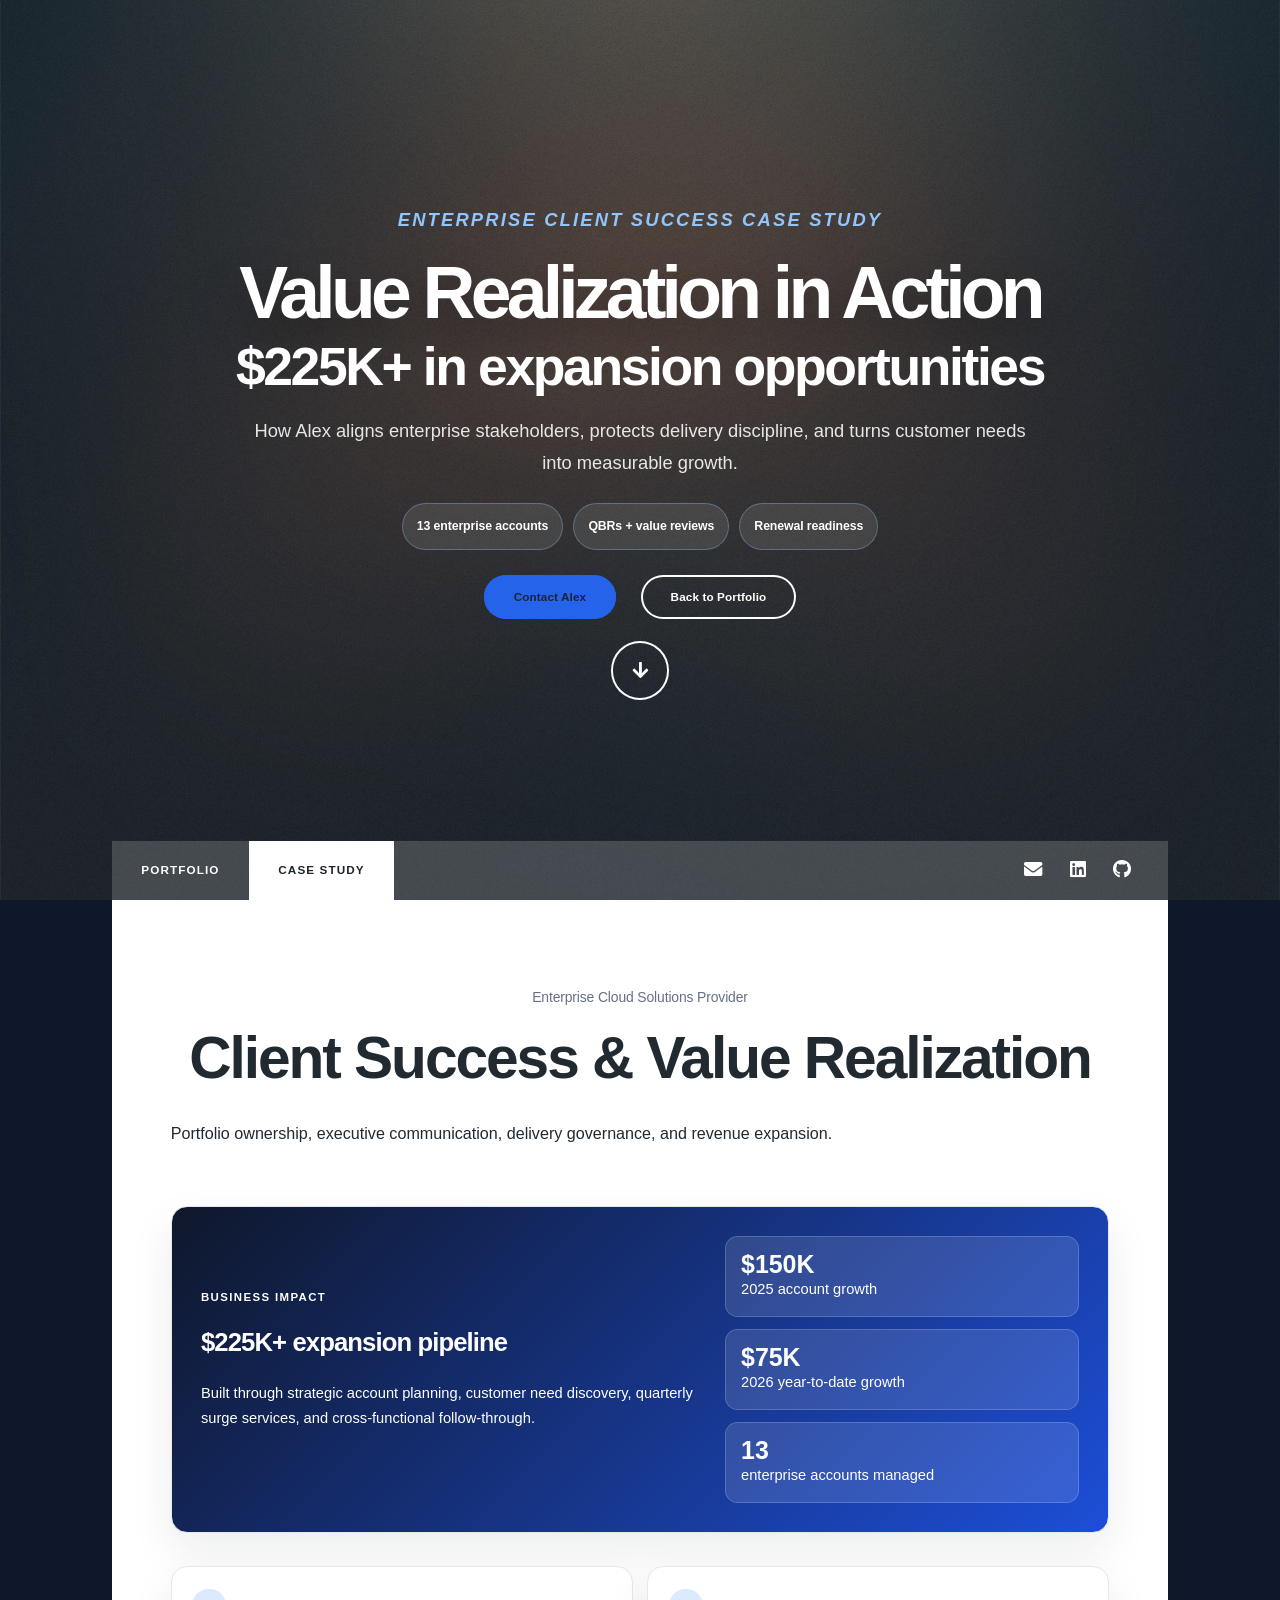
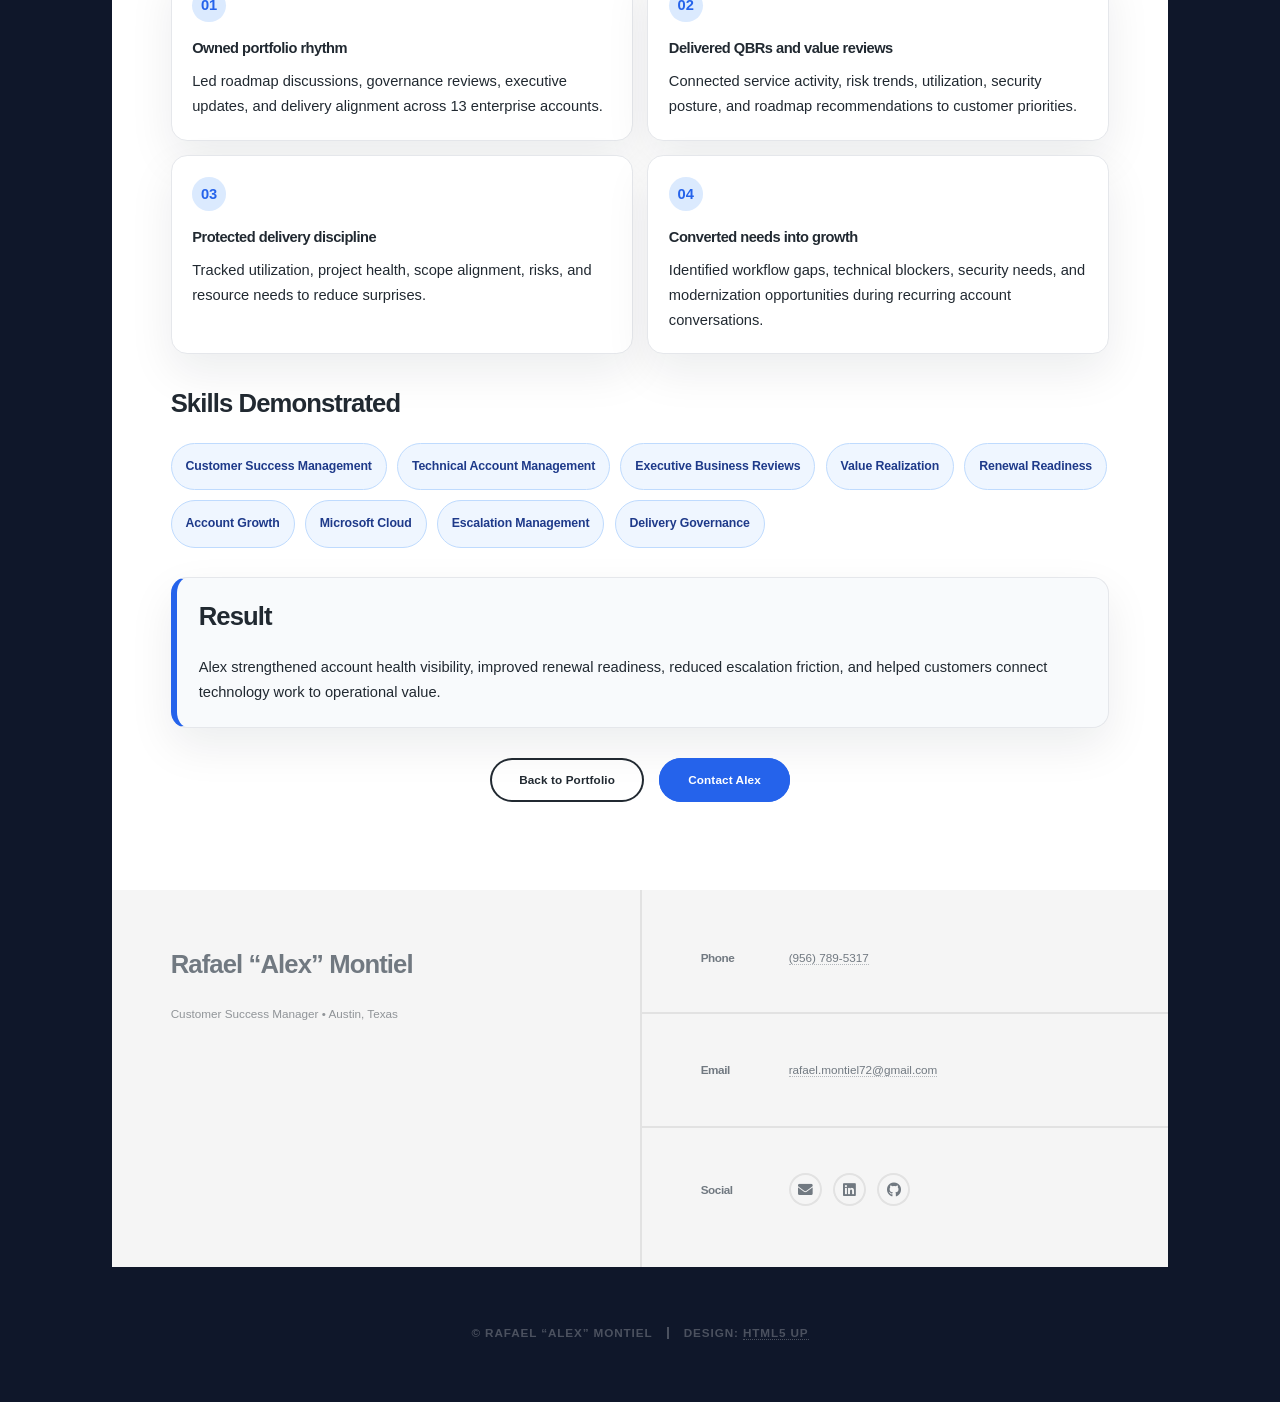
==== commit 415dcc34: "Align case study page with final polish stylesheet" ====
--- a/case-study.html
+++ b/case-study.html
@@ -9,9 +9,10 @@
 		<title>Enterprise Client Success Case Study | Rafael “Alex” Montiel</title>
 		<meta charset="utf-8" />
 		<meta name="viewport" content="width=device-width, initial-scale=1, user-scalable=no" />
-		<meta name="description" content="Enterprise client success and value realization case study for Rafael Alex Montiel, highlighting portfolio management, QBRs, budget discipline, renewals, and $225K+ in account expansion." />
+		<meta name="description" content="Enterprise client success and value realization case study for Rafael Alex Montiel, highlighting portfolio management, QBRs, delivery governance, renewals, and $225K+ in account expansion." />
 		<link rel="stylesheet" href="assets/css/main.css" />
 		<link rel="stylesheet" href="assets/css/custom.css" />
+		<link rel="stylesheet" href="assets/css/polish.css" />
 		<noscript><link rel="stylesheet" href="assets/css/noscript.css" /></noscript>
 	</head>
 	<body class="is-preload alex-site case-page">
@@ -133,20 +134,12 @@
 					</div>
 
 				<!-- Footer -->
-					<footer id="footer">
+					<footer id="footer" class="compact-footer">
 						<section>
-							<h2>Let’s Connect</h2>
-							<p>Available for customer success, healthcare SaaS, technical account management, and customer adoption conversations.</p>
-							<ul class="actions">
-								<li><a href="mailto:rafael.montiel72@gmail.com" class="button">Email Alex</a></li>
-								<li><a href="https://www.linkedin.com/in/rafael-montiel95" class="button">LinkedIn</a></li>
-							</ul>
+							<h2>Rafael “Alex” Montiel</h2>
+							<p>Customer Success Manager • Austin, Texas</p>
 						</section>
 						<section class="split contact">
-							<section class="alt">
-								<h3>Location</h3>
-								<p>Austin, Texas</p>
-							</section>
 							<section>
 								<h3>Phone</h3>
 								<p><a href="tel:19567895317">(956) 789-5317</a></p>
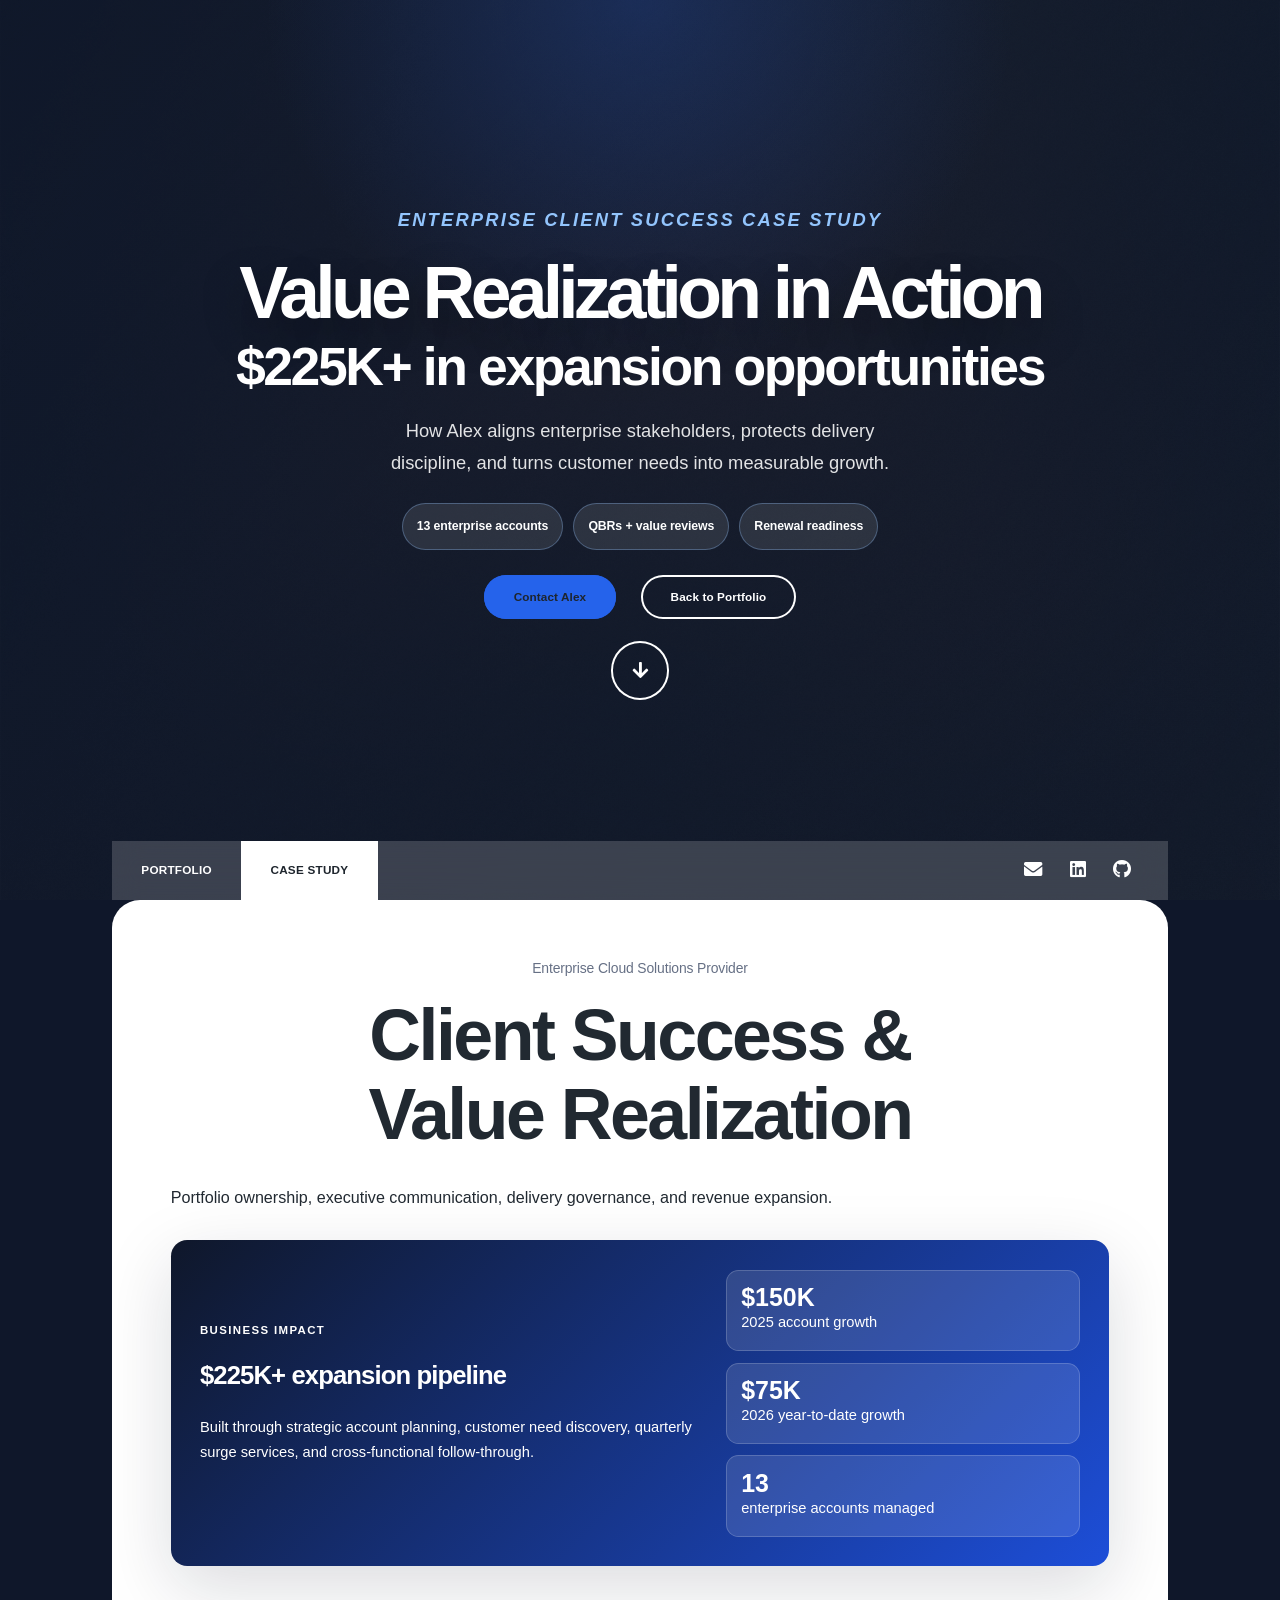
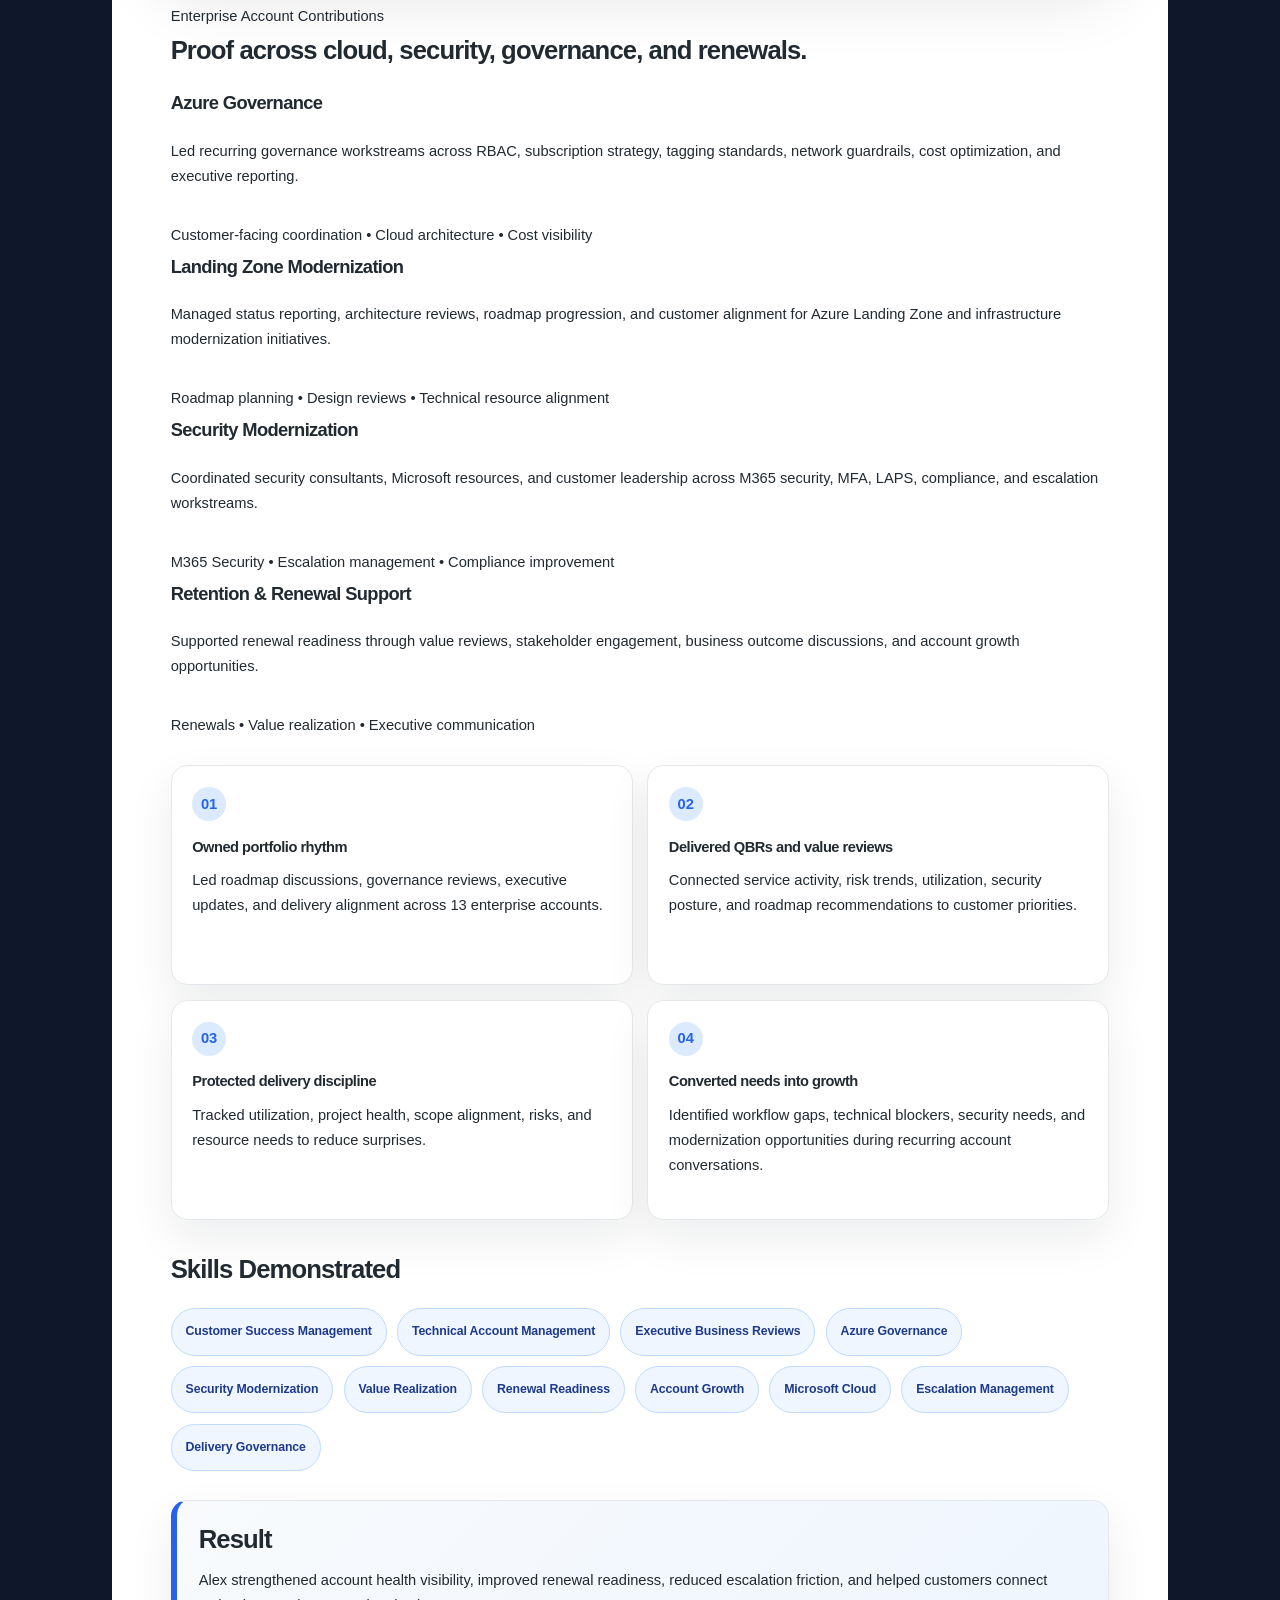
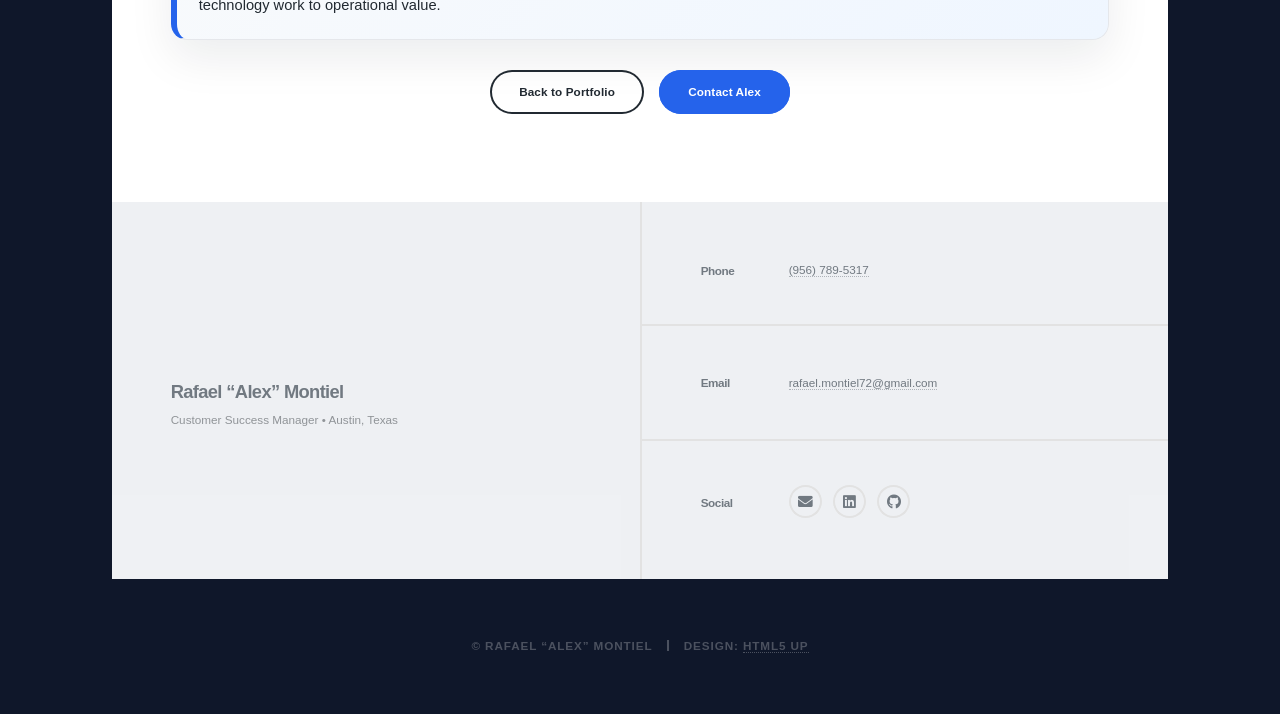
==== commit 3cbcdb51: "Add enterprise account contribution proof section to case study" ====
--- a/case-study.html
+++ b/case-study.html
@@ -84,6 +84,35 @@
 									</ul>
 								</section>
 
+								<section class="account-proof-section">
+									<header class="mini-section-heading">
+										<span>Enterprise Account Contributions</span>
+										<h2>Proof across cloud, security, governance, and renewals.</h2>
+									</header>
+									<div class="account-proof-grid">
+										<article>
+											<h3>Azure Governance</h3>
+											<p>Led recurring governance workstreams across RBAC, subscription strategy, tagging standards, network guardrails, cost optimization, and executive reporting.</p>
+											<span>Customer-facing coordination • Cloud architecture • Cost visibility</span>
+										</article>
+										<article>
+											<h3>Landing Zone Modernization</h3>
+											<p>Managed status reporting, architecture reviews, roadmap progression, and customer alignment for Azure Landing Zone and infrastructure modernization initiatives.</p>
+											<span>Roadmap planning • Design reviews • Technical resource alignment</span>
+										</article>
+										<article>
+											<h3>Security Modernization</h3>
+											<p>Coordinated security consultants, Microsoft resources, and customer leadership across M365 security, MFA, LAPS, compliance, and escalation workstreams.</p>
+											<span>M365 Security • Escalation management • Compliance improvement</span>
+										</article>
+										<article>
+											<h3>Retention &amp; Renewal Support</h3>
+											<p>Supported renewal readiness through value reviews, stakeholder engagement, business outcome discussions, and account growth opportunities.</p>
+											<span>Renewals • Value realization • Executive communication</span>
+										</article>
+									</div>
+								</section>
+
 								<section class="case-steps">
 									<article>
 										<span>01</span>
@@ -112,6 +141,8 @@
 									<span>Customer Success Management</span>
 									<span>Technical Account Management</span>
 									<span>Executive Business Reviews</span>
+									<span>Azure Governance</span>
+									<span>Security Modernization</span>
 									<span>Value Realization</span>
 									<span>Renewal Readiness</span>
 									<span>Account Growth</span>
--- a/assets/css/polish.css
+++ b/assets/css/polish.css
@@ -0,0 +1,215 @@
+/* Final UX polish layer: Apple / Google / Notion-inspired refinements */
+
+.alex-site #main {
+	border-radius: 28px 28px 0 0;
+	overflow: hidden;
+}
+
+.alex-site #nav {
+	backdrop-filter: blur(14px);
+	-webkit-backdrop-filter: blur(14px);
+}
+
+.alex-site #nav .links li a,
+.alex-site #header .logo {
+	letter-spacing: 0.02em;
+}
+
+.alex-site #intro.alex-hero {
+	background: radial-gradient(circle at top center, rgba(37, 99, 235, 0.22), transparent 34%), linear-gradient(135deg, rgba(15, 23, 42, 0.92), rgba(15, 23, 42, 0.72));
+}
+
+.alex-hero h1,
+.alex-hero h2 {
+	text-wrap: balance;
+}
+
+.hero-copy,
+.hero-subtitle {
+	text-wrap: balance;
+}
+
+.compact-heading {
+	padding-top: 0.5rem !important;
+	margin-bottom: 1.5rem !important;
+}
+
+.compact-heading h2,
+.compact-case-header h1 {
+	text-wrap: balance;
+}
+
+.metric-grid {
+	gap: 1.25rem;
+}
+
+.metric-grid article {
+	min-height: 260px;
+	display: flex;
+	flex-direction: column;
+	justify-content: flex-start;
+}
+
+.metric-grid p {
+	max-width: 30ch;
+}
+
+.skill-strip {
+	background: linear-gradient(135deg, #111827, #1d4ed8 55%, #0f766e);
+	border: 0 !important;
+}
+
+.skill-strip .chips span {
+	background: rgba(255, 255, 255, 0.12);
+	border-color: rgba(255, 255, 255, 0.22);
+}
+
+.project-grid article {
+	display: flex;
+	flex-direction: column;
+	justify-content: space-between;
+	min-height: 100%;
+}
+
+.project-grid article header {
+	min-height: 132px;
+}
+
+.project-grid article .image.fit {
+	margin: 0 0 1.55rem 0;
+	border-radius: 18px;
+	overflow: hidden;
+	background: #f8fafc;
+	box-shadow: 0 16px 36px rgba(15, 23, 42, 0.08);
+}
+
+.project-grid article .image.fit img {
+	width: 100%;
+	height: 240px;
+	object-fit: cover;
+	display: block;
+}
+
+.case-feature .image.fit img {
+	object-fit: cover;
+}
+
+.project-grid article p {
+	font-size: 0.98rem;
+	max-width: 52ch;
+	margin-left: auto;
+	margin-right: auto;
+}
+
+.project-grid article .actions {
+	margin-top: auto;
+}
+
+.project-label,
+.alex-site .date {
+	font-weight: 800 !important;
+	letter-spacing: 0.12em !important;
+}
+
+.final-cta {
+	border: 0 !important;
+	box-shadow: 0 22px 70px rgba(15, 23, 42, 0.16) !important;
+}
+
+.final-cta h2 {
+	text-wrap: balance;
+}
+
+.compact-footer {
+	background: rgba(248, 250, 252, 0.96) !important;
+}
+
+.compact-footer > section:first-child {
+	display: flex;
+	flex-direction: column;
+	justify-content: center;
+}
+
+.compact-footer h2 {
+	font-size: 1.25rem;
+	margin-bottom: 0.45rem;
+}
+
+.compact-footer p {
+	font-size: 0.95rem;
+	margin-bottom: 0;
+}
+
+.case-page .case-hero-intro .hero-copy {
+	max-width: 760px;
+}
+
+.case-study-content {
+	padding-top: 4rem !important;
+}
+
+.compact-case-header {
+	margin-bottom: 2rem !important;
+}
+
+.compact-case-header h1 {
+	font-size: clamp(2.65rem, 5.6vw, 5.4rem) !important;
+}
+
+.case-hero-panel {
+	border: 0 !important;
+	box-shadow: 0 22px 70px rgba(15, 23, 42, 0.15) !important;
+}
+
+.case-steps article {
+	min-height: 220px;
+}
+
+.result-panel {
+	background: linear-gradient(135deg, #f8fafc, #eff6ff) !important;
+}
+
+.result-panel h2 {
+	margin-bottom: 0.75rem;
+}
+
+@media screen and (max-width: 980px) {
+	.project-grid article header {
+		min-height: auto;
+	}
+
+	.project-grid article .image.fit img {
+		height: 220px;
+	}
+
+	.metric-grid article {
+		min-height: 230px;
+	}
+}
+
+@media screen and (max-width: 736px) {
+	.alex-site #main {
+		border-radius: 18px 18px 0 0;
+	}
+
+	.compact-heading {
+		padding-top: 0 !important;
+	}
+
+	.metric-grid article,
+	.case-steps article {
+		min-height: auto;
+	}
+
+	.project-grid article .image.fit img {
+		height: 200px;
+	}
+
+	.project-grid article p {
+		max-width: none;
+	}
+
+	.compact-footer > section:first-child {
+		display: block;
+	}
+}
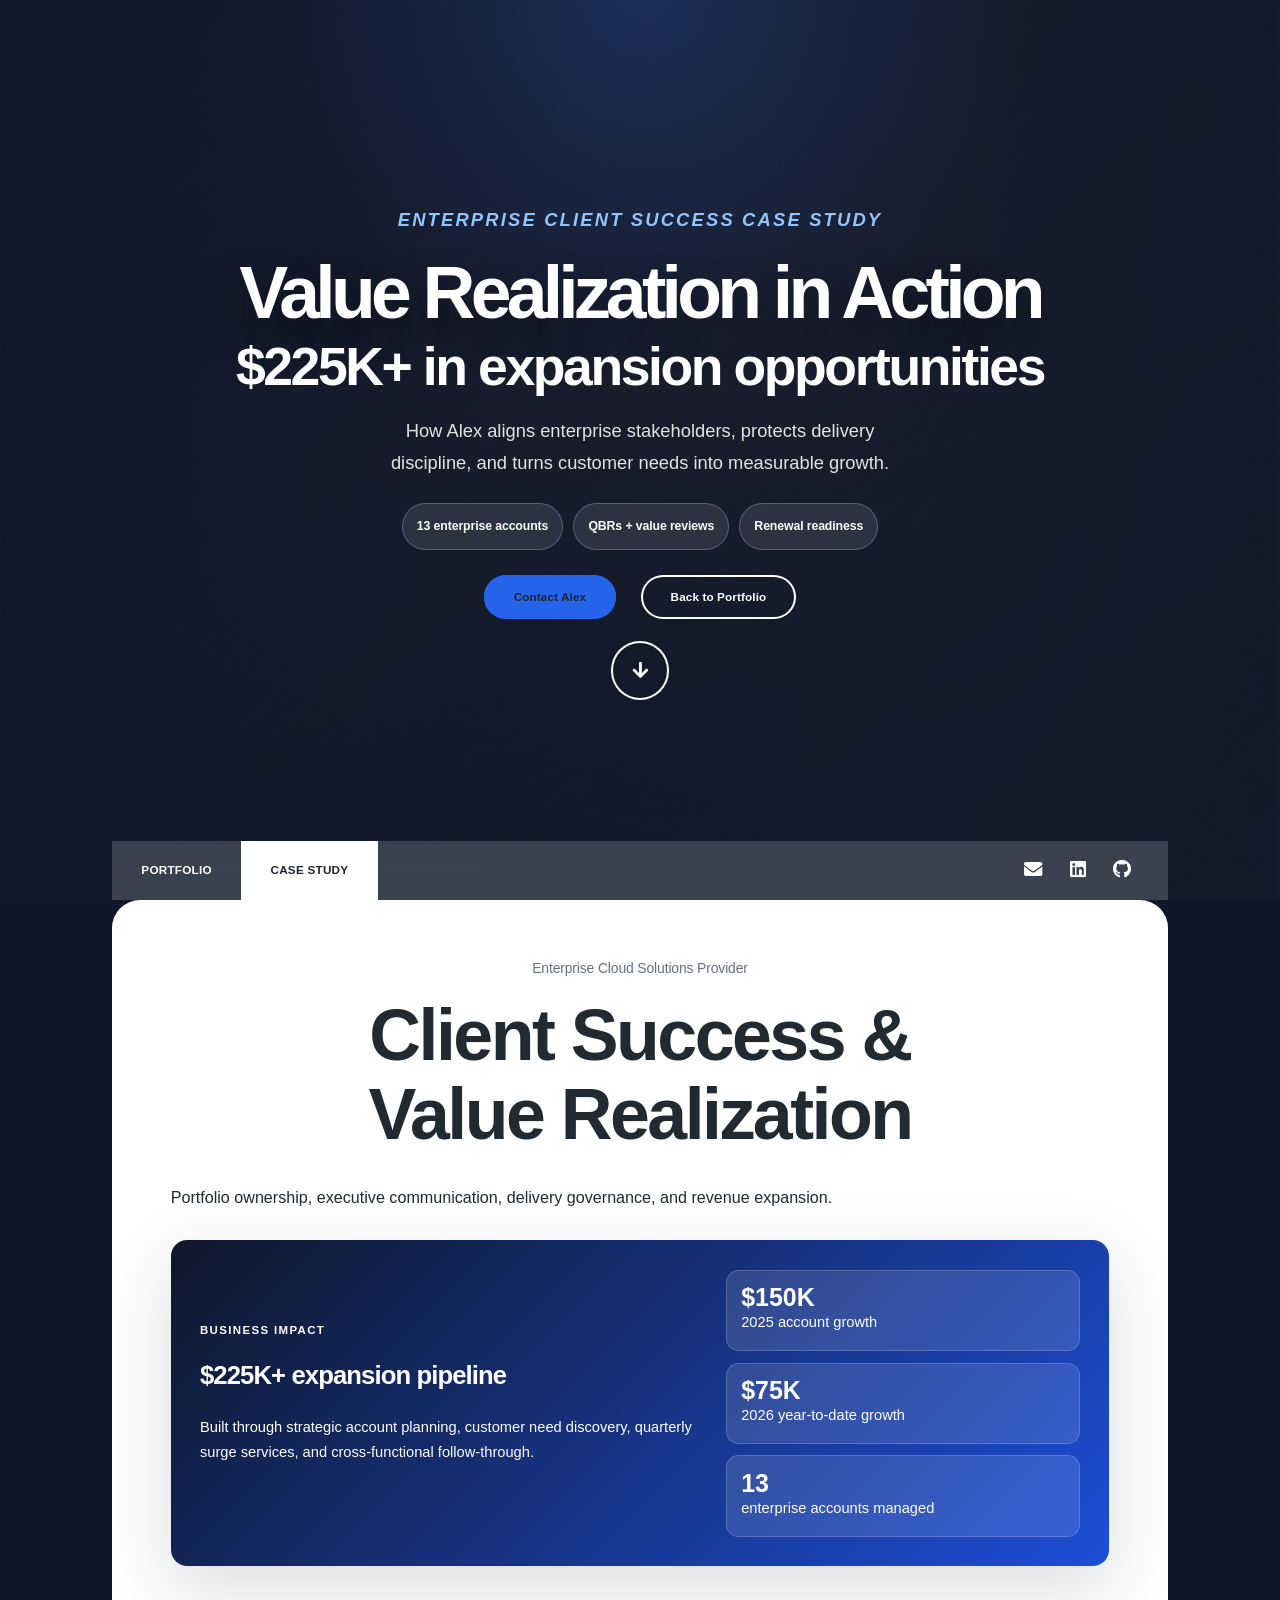
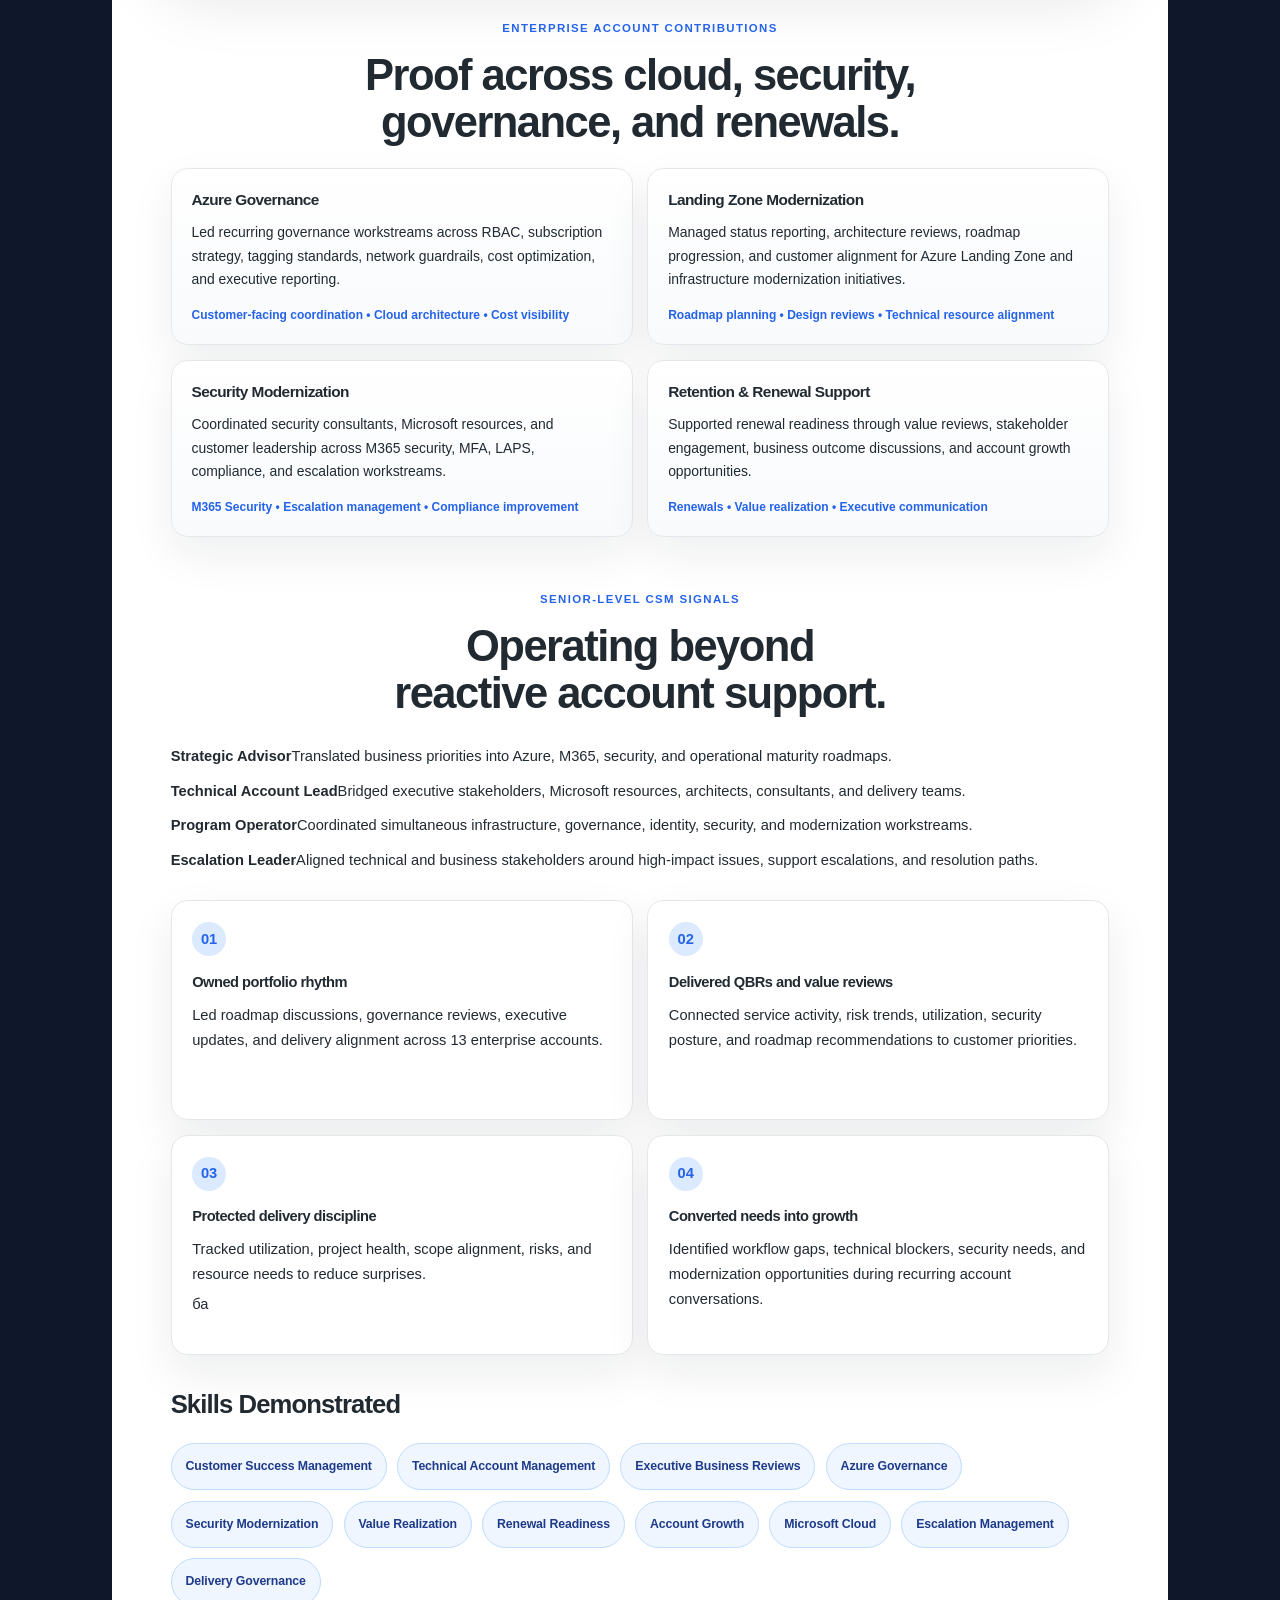
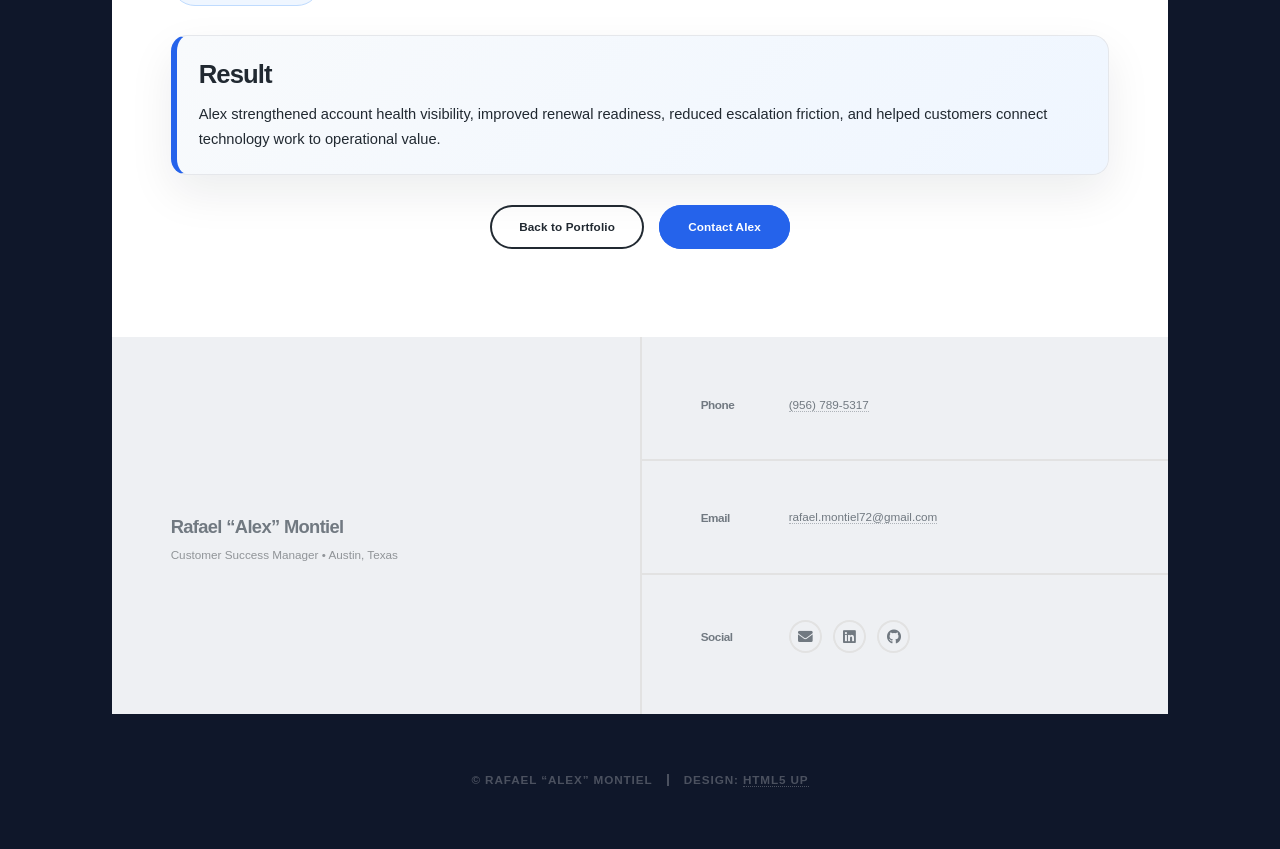
==== commit beff4030: "Add senior level CSM signals to case study" ====
--- a/case-study.html
+++ b/case-study.html
@@ -113,6 +113,19 @@
 									</div>
 								</section>
 
+								<section class="senior-signals-section">
+									<header class="mini-section-heading">
+										<span>Senior-Level CSM Signals</span>
+										<h2>Operating beyond reactive account support.</h2>
+									</header>
+									<div class="signal-grid">
+										<article><strong>Strategic Advisor</strong><span>Translated business priorities into Azure, M365, security, and operational maturity roadmaps.</span></article>
+										<article><strong>Technical Account Lead</strong><span>Bridged executive stakeholders, Microsoft resources, architects, consultants, and delivery teams.</span></article>
+										<article><strong>Program Operator</strong><span>Coordinated simultaneous infrastructure, governance, identity, security, and modernization workstreams.</span></article>
+										<article><strong>Escalation Leader</strong><span>Aligned technical and business stakeholders around high-impact issues, support escalations, and resolution paths.</span></article>
+									</div>
+								</section>
+
 								<section class="case-steps">
 									<article>
 										<span>01</span>
@@ -128,7 +141,7 @@
 										<span>03</span>
 										<h3>Protected delivery discipline</h3>
 										<p>Tracked utilization, project health, scope alignment, risks, and resource needs to reduce surprises.</p>
-									</article>
+					 ба				</article>
 									<article>
 										<span>04</span>
 										<h3>Converted needs into growth</h3>
--- a/assets/css/polish.css
+++ b/assets/css/polish.css
@@ -161,6 +161,65 @@
 	box-shadow: 0 22px 70px rgba(15, 23, 42, 0.15) !important;
 }
 
+.account-proof-section {
+	margin: 3rem 0;
+}
+
+.mini-section-heading {
+	text-align: center;
+	margin: 0 auto 1.5rem auto;
+	max-width: 760px;
+}
+
+.mini-section-heading span {
+	display: inline-block;
+	font-size: 0.78rem;
+	font-weight: 800;
+	letter-spacing: 0.12em;
+	text-transform: uppercase;
+	color: var(--alex-blue);
+	margin-bottom: 0.65rem;
+}
+
+.mini-section-heading h2 {
+	font-size: clamp(1.8rem, 3.4vw, 3rem);
+	line-height: 1.08;
+	margin-bottom: 0;
+	text-wrap: balance;
+}
+
+.account-proof-grid {
+	display: grid;
+	grid-template-columns: repeat(2, minmax(0, 1fr));
+	gap: 1rem;
+}
+
+.account-proof-grid article {
+	border: 1px solid var(--alex-border);
+	border-radius: 1.1rem;
+	background: linear-gradient(180deg, #ffffff, #f8fafc);
+	box-shadow: 0 18px 45px rgba(15, 23, 42, 0.07);
+	padding: 1.35rem;
+}
+
+.account-proof-grid h3 {
+	font-size: 1.05rem;
+	margin-bottom: 0.65rem;
+}
+
+.account-proof-grid p {
+	margin-bottom: 1rem;
+	font-size: 0.95rem;
+}
+
+.account-proof-grid article > span {
+	display: block;
+	font-size: 0.82rem;
+	font-weight: 750;
+	line-height: 1.45;
+	color: var(--alex-blue);
+}
+
 .case-steps article {
 	min-height: 220px;
 }
@@ -209,6 +268,10 @@
 		max-width: none;
 	}
 
+	.account-proof-grid {
+		grid-template-columns: 1fr;
+	}
+
 	.compact-footer > section:first-child {
 		display: block;
 	}
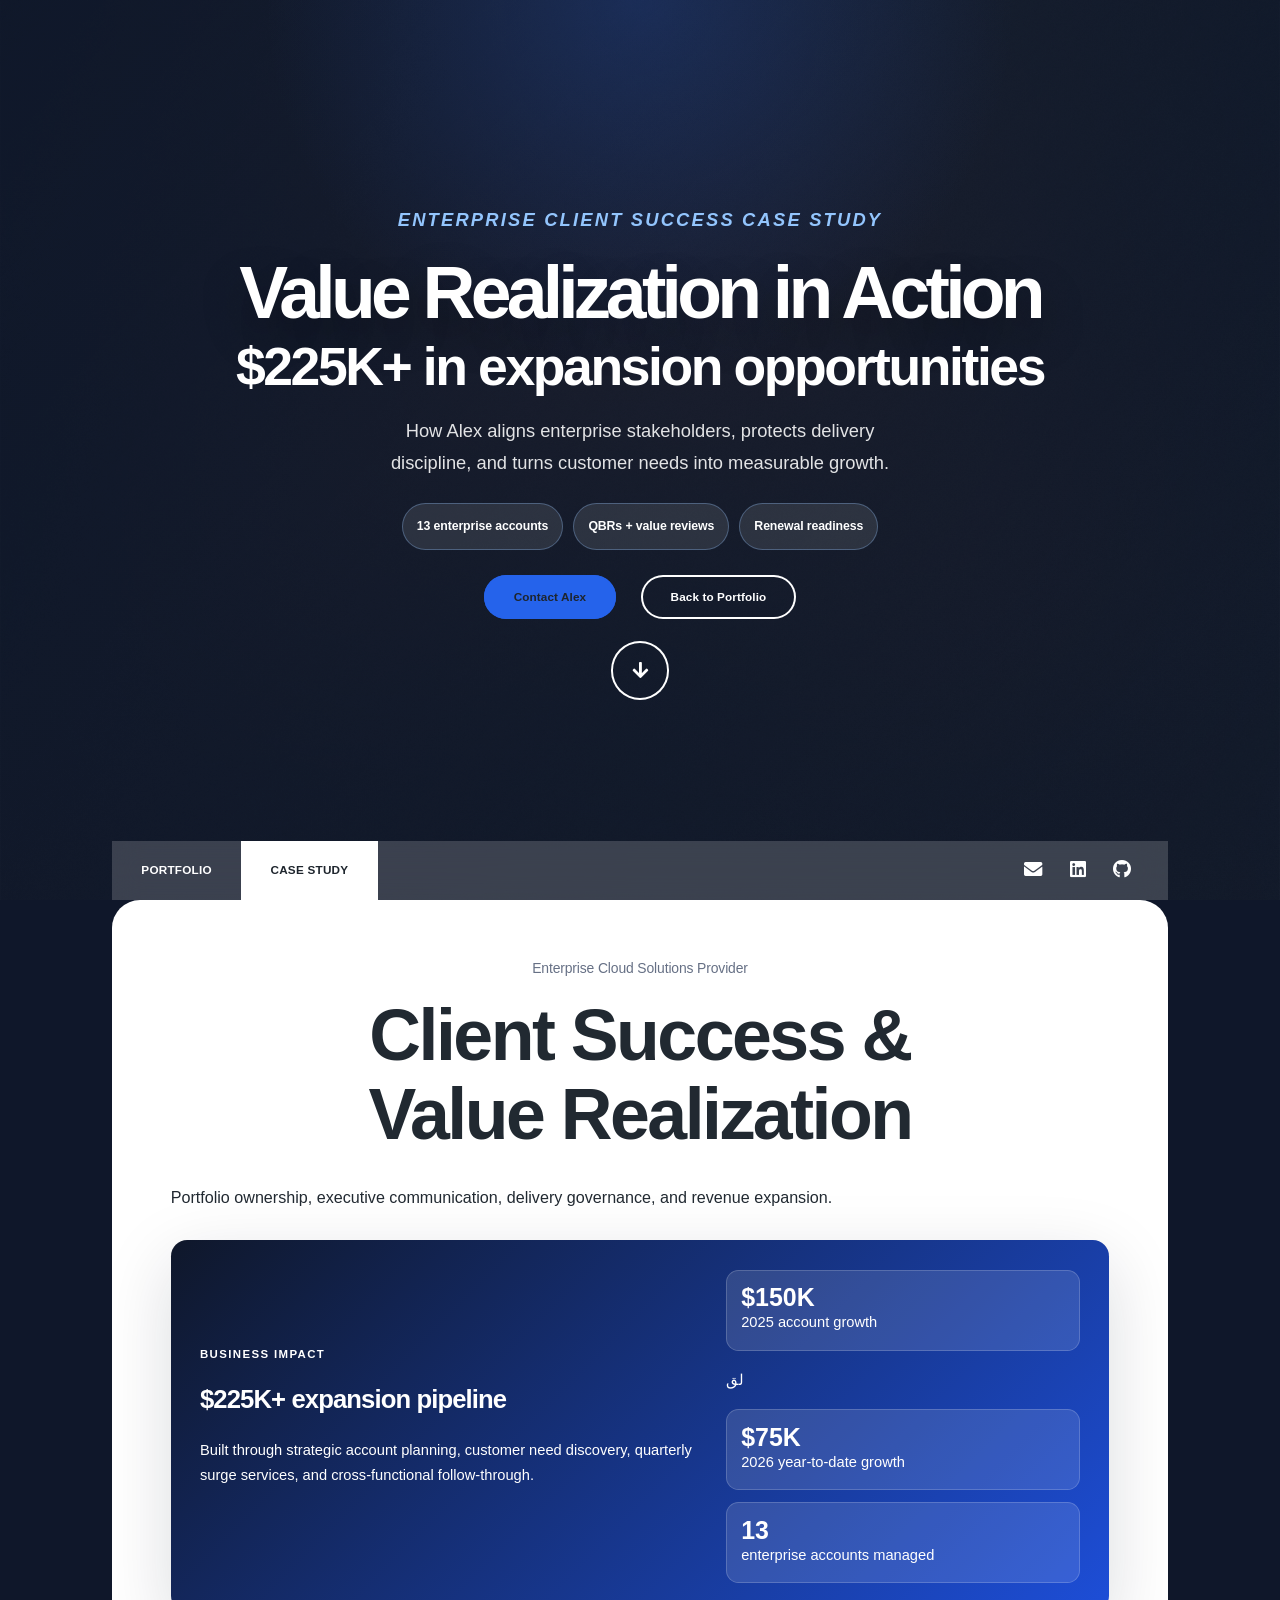
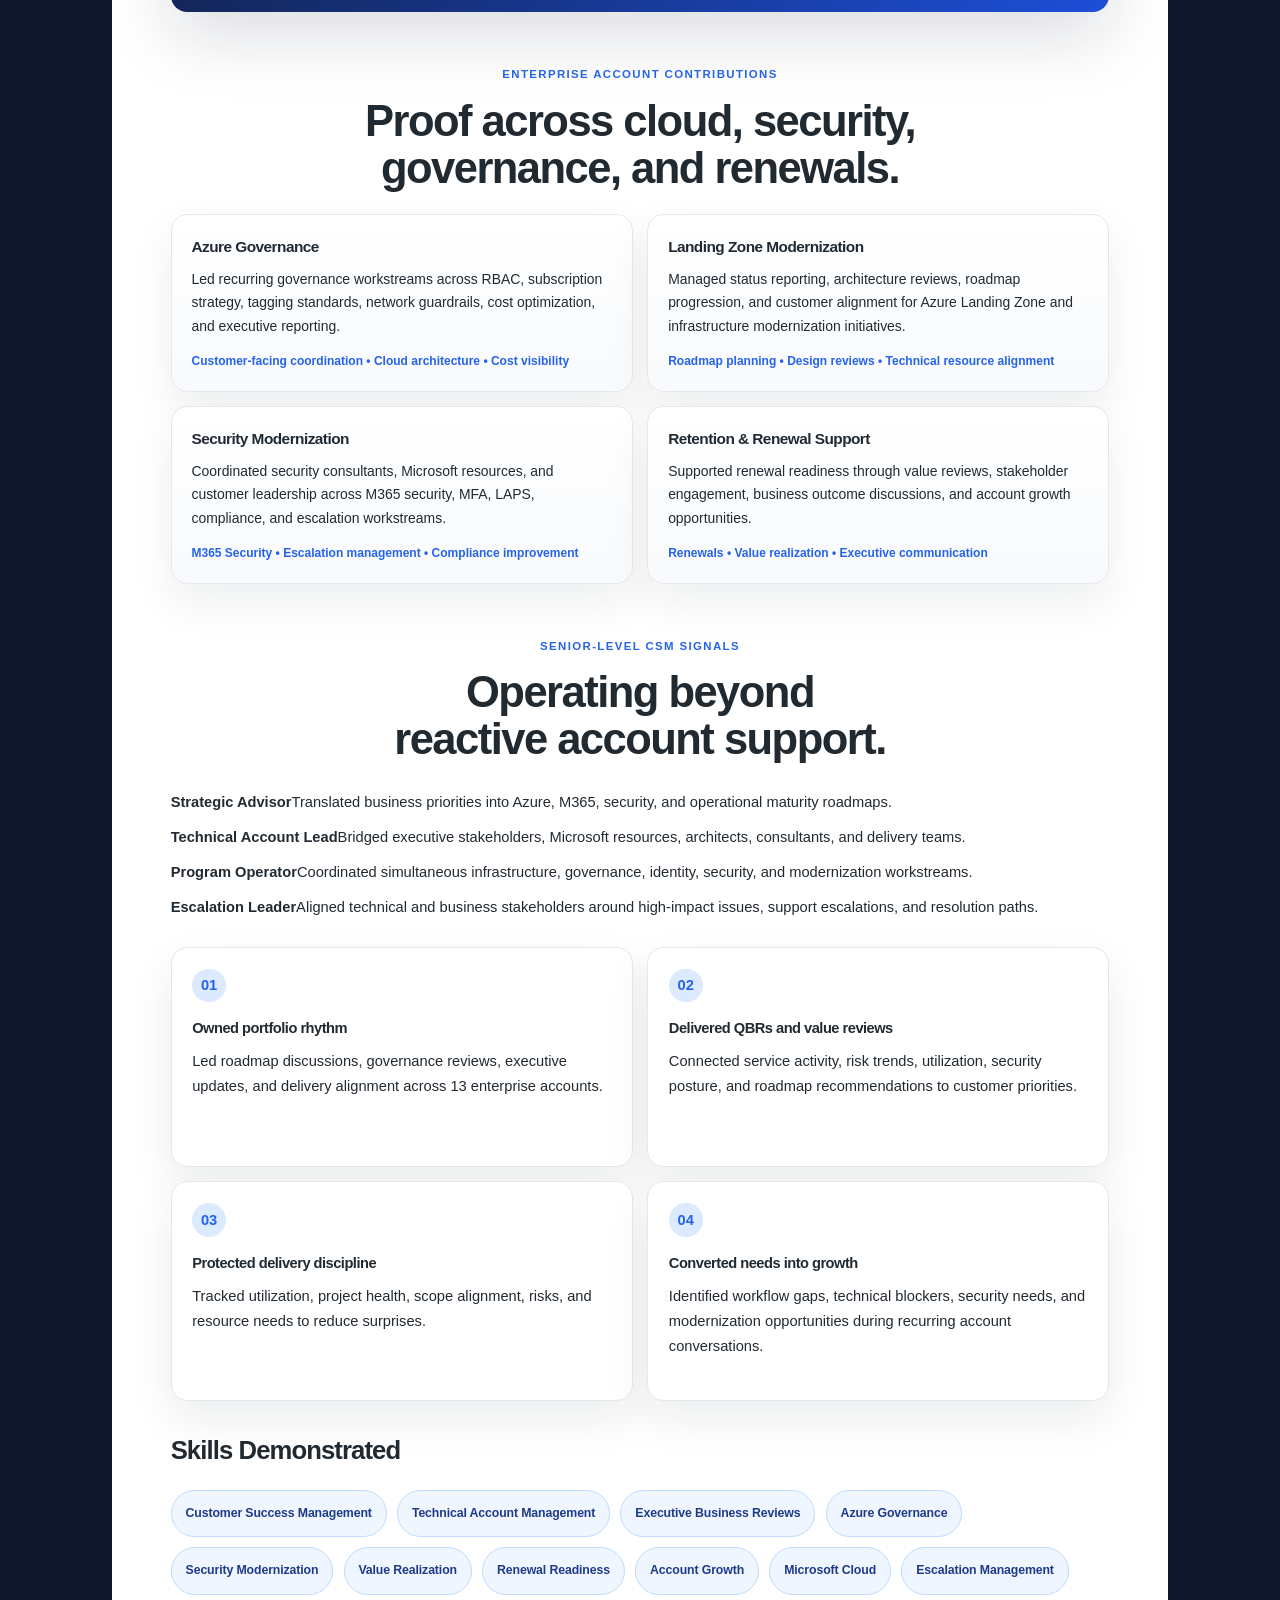
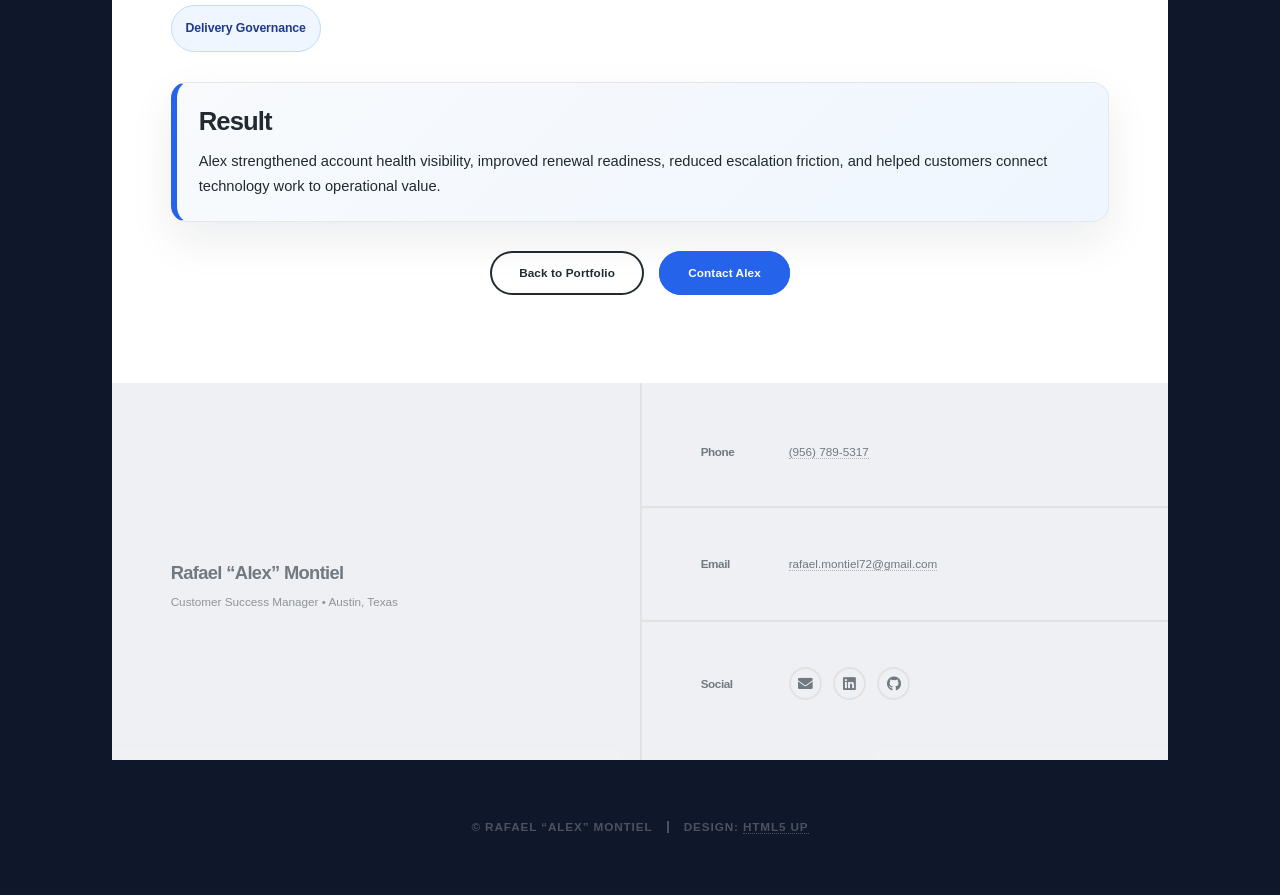
==== commit d4324fe8: "Clean case study HTML after senior signals update" ====
--- a/case-study.html
+++ b/case-study.html
@@ -79,7 +79,7 @@
 									</div>
 									<ul>
 										<li><strong>$150K</strong><span>2025 account growth</span></li>
-										<li><strong>$75K</strong><span>2026 year-to-date growth</span></li>
+					لق				<li><strong>$75K</strong><span>2026 year-to-date growth</span></li>
 										<li><strong>13</strong><span>enterprise accounts managed</span></li>
 									</ul>
 								</section>
@@ -141,7 +141,7 @@
 										<span>03</span>
 										<h3>Protected delivery discipline</h3>
 										<p>Tracked utilization, project health, scope alignment, risks, and resource needs to reduce surprises.</p>
-					 ба				</article>
+									</article>
 									<article>
 										<span>04</span>
 										<h3>Converted needs into growth</h3>
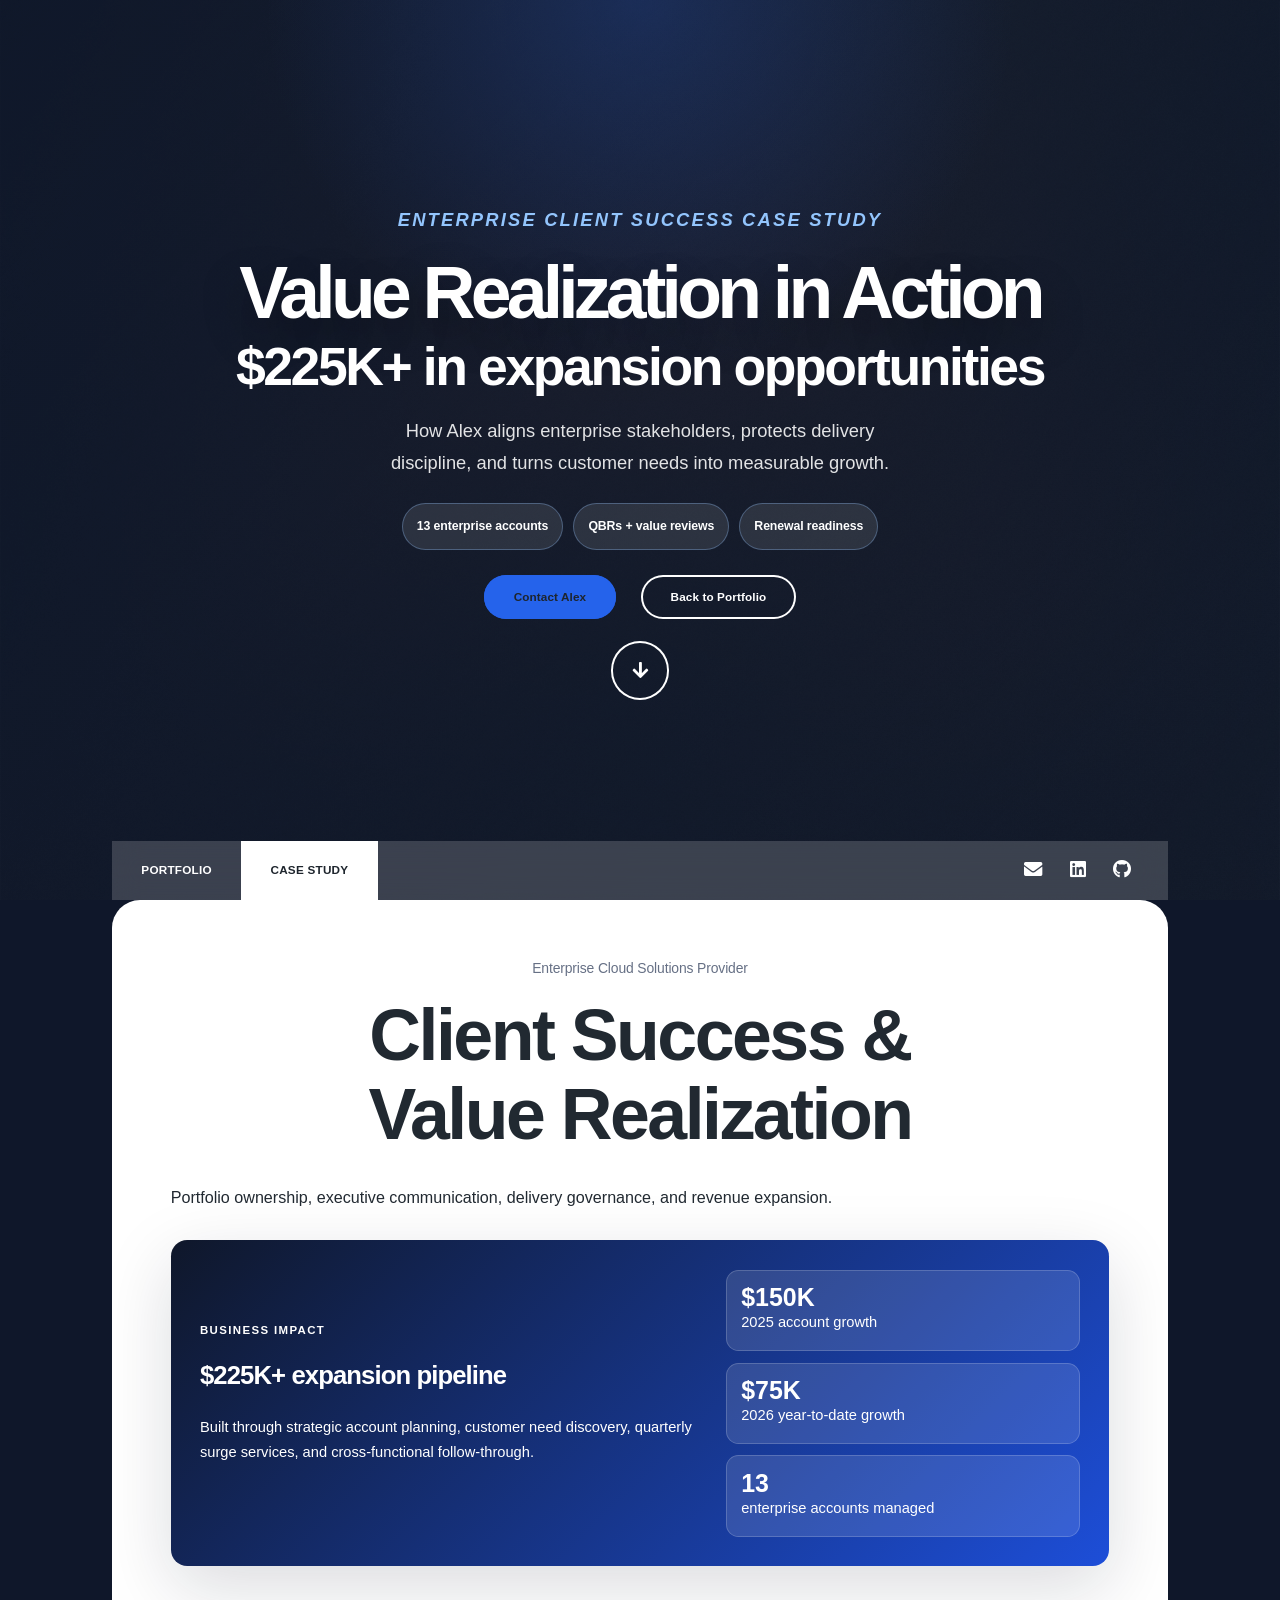
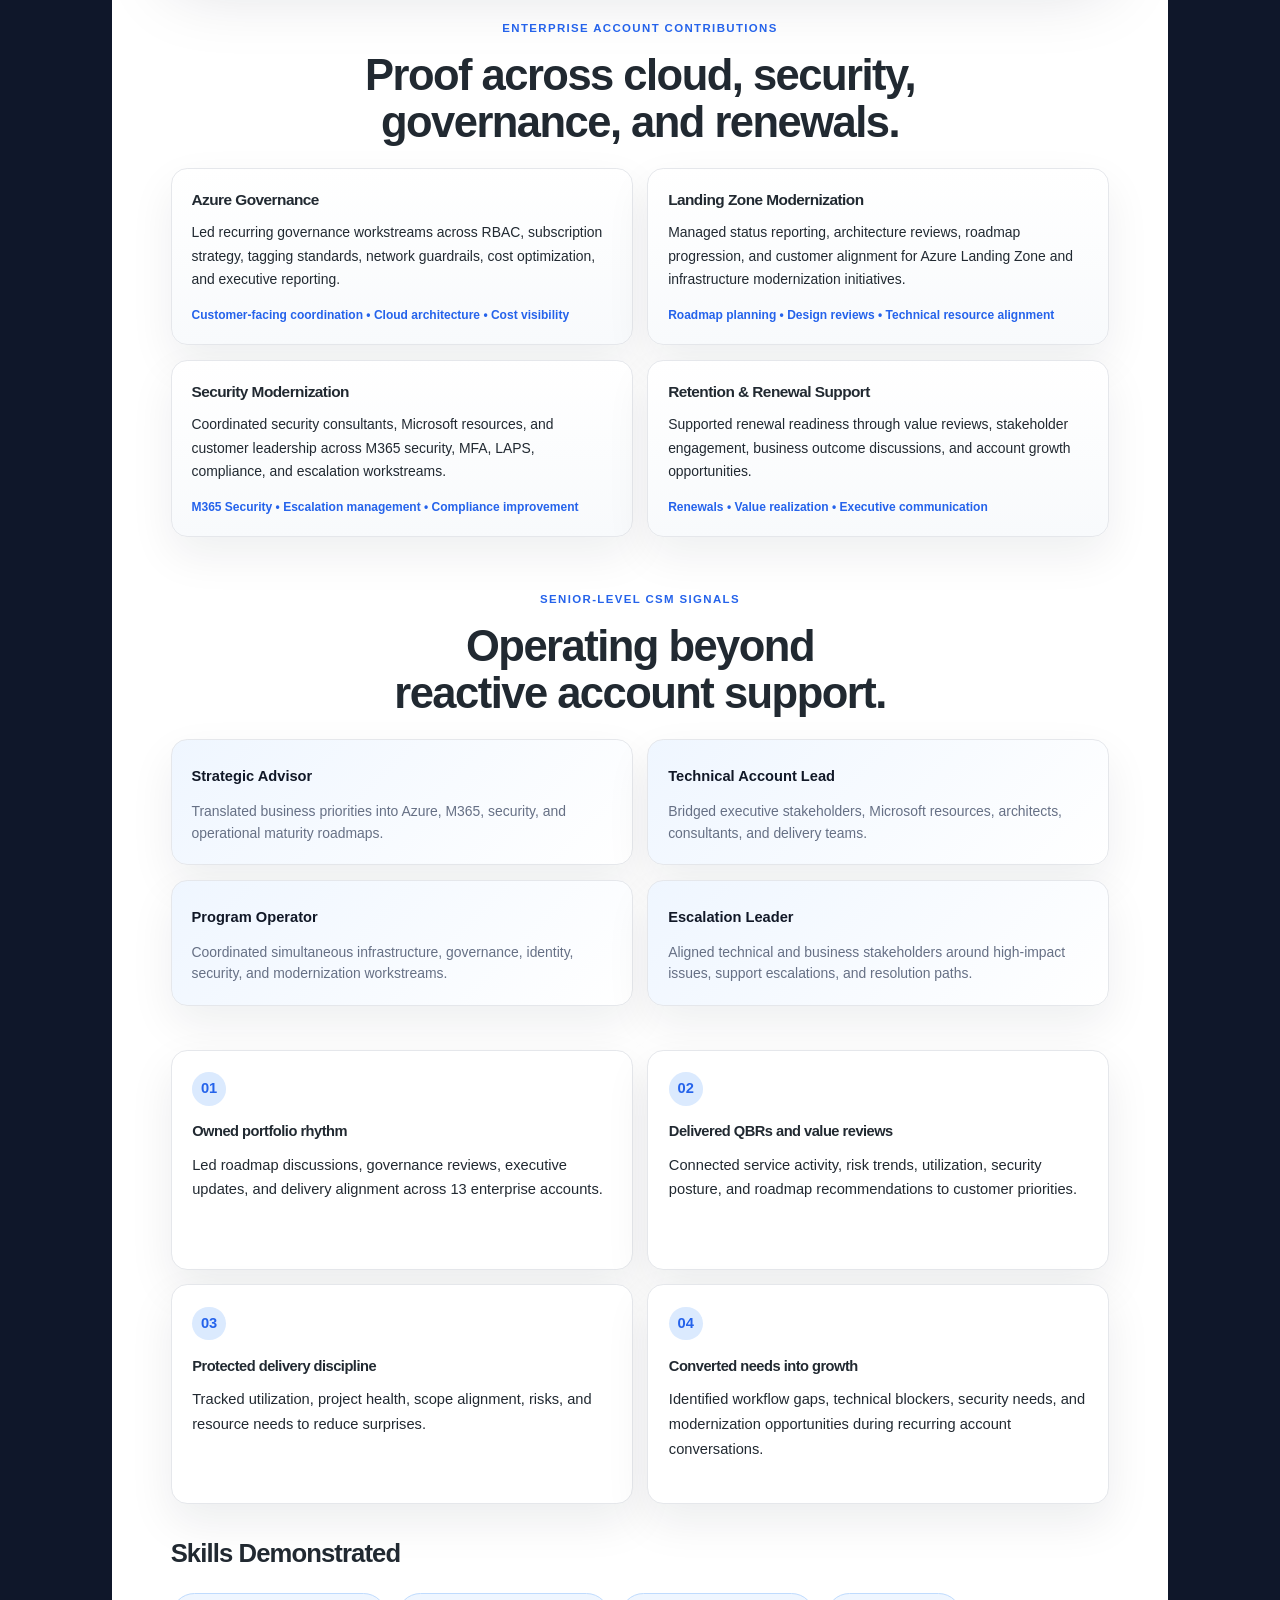
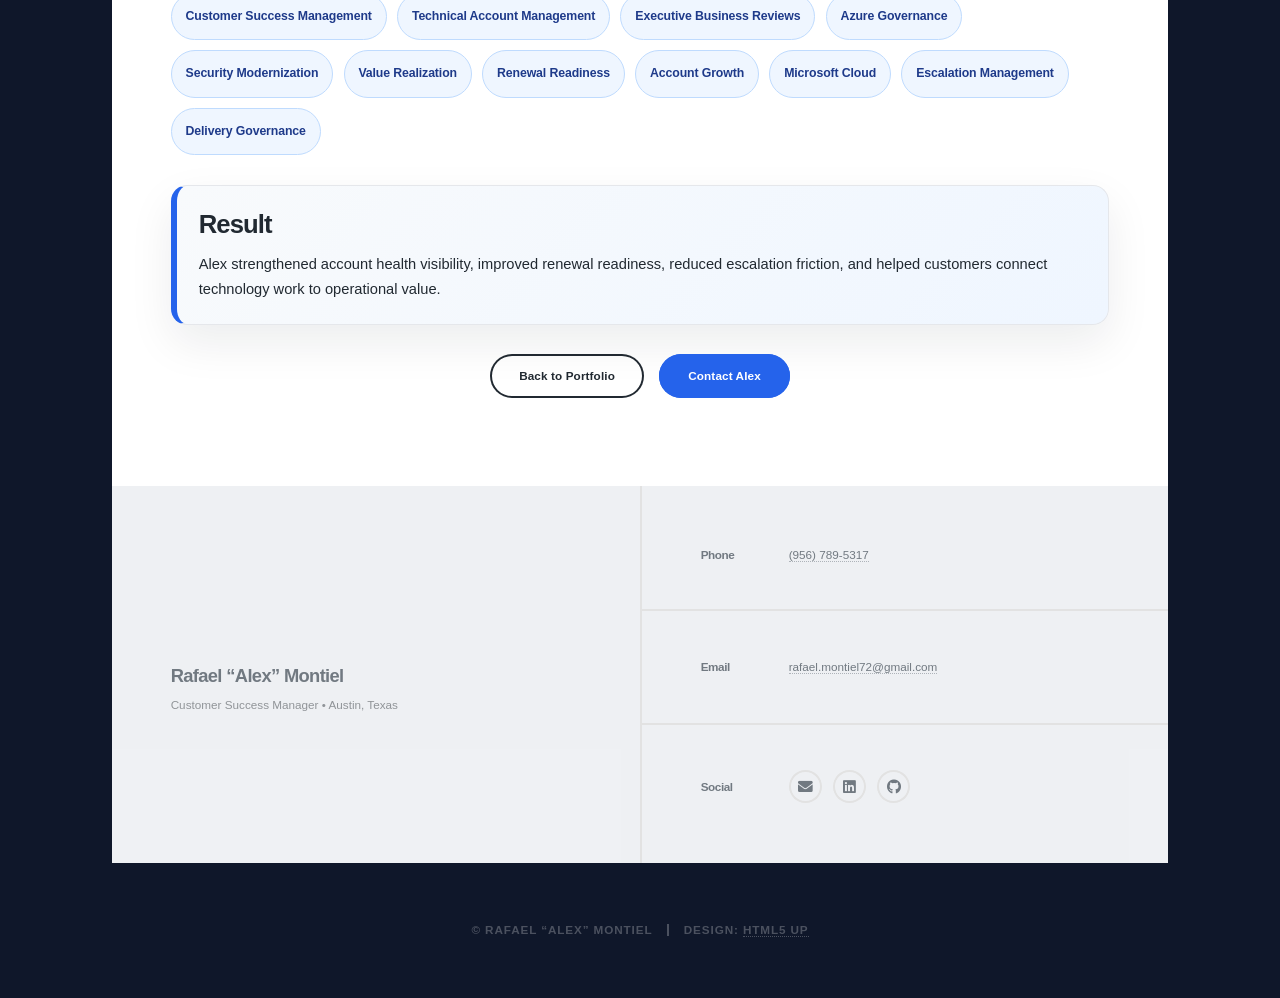
==== commit b745146d: "Fix case study artifact and normalize spacing markup" ====
--- a/case-study.html
+++ b/case-study.html
@@ -79,7 +79,7 @@
 									</div>
 									<ul>
 										<li><strong>$150K</strong><span>2025 account growth</span></li>
-					لق				<li><strong>$75K</strong><span>2026 year-to-date growth</span></li>
+										<li><strong>$75K</strong><span>2026 year-to-date growth</span></li>
 										<li><strong>13</strong><span>enterprise accounts managed</span></li>
 									</ul>
 								</section>
--- a/assets/css/polish.css
+++ b/assets/css/polish.css
@@ -161,7 +161,8 @@
 	box-shadow: 0 22px 70px rgba(15, 23, 42, 0.15) !important;
 }
 
-.account-proof-section {
+.account-proof-section,
+.senior-signals-section {
 	margin: 3rem 0;
 }
 
@@ -188,13 +189,15 @@
 	text-wrap: balance;
 }
 
-.account-proof-grid {
+.account-proof-grid,
+.signal-grid {
 	display: grid;
 	grid-template-columns: repeat(2, minmax(0, 1fr));
 	gap: 1rem;
 }
 
-.account-proof-grid article {
+.account-proof-grid article,
+.signal-grid article {
 	border: 1px solid var(--alex-border);
 	border-radius: 1.1rem;
 	background: linear-gradient(180deg, #ffffff, #f8fafc);
@@ -220,6 +223,24 @@
 	color: var(--alex-blue);
 }
 
+.signal-grid article {
+	background: linear-gradient(135deg, #eff6ff, #ffffff);
+}
+
+.signal-grid strong {
+	display: block;
+	font-size: 1rem;
+	margin-bottom: 0.45rem;
+	color: var(--alex-ink);
+}
+
+.signal-grid span {
+	display: block;
+	font-size: 0.95rem;
+	line-height: 1.55;
+	color: var(--alex-muted);
+}
+
 .case-steps article {
 	min-height: 220px;
 }
@@ -268,7 +289,8 @@
 		max-width: none;
 	}
 
-	.account-proof-grid {
+	.account-proof-grid,
+	.signal-grid {
 		grid-template-columns: 1fr;
 	}
 
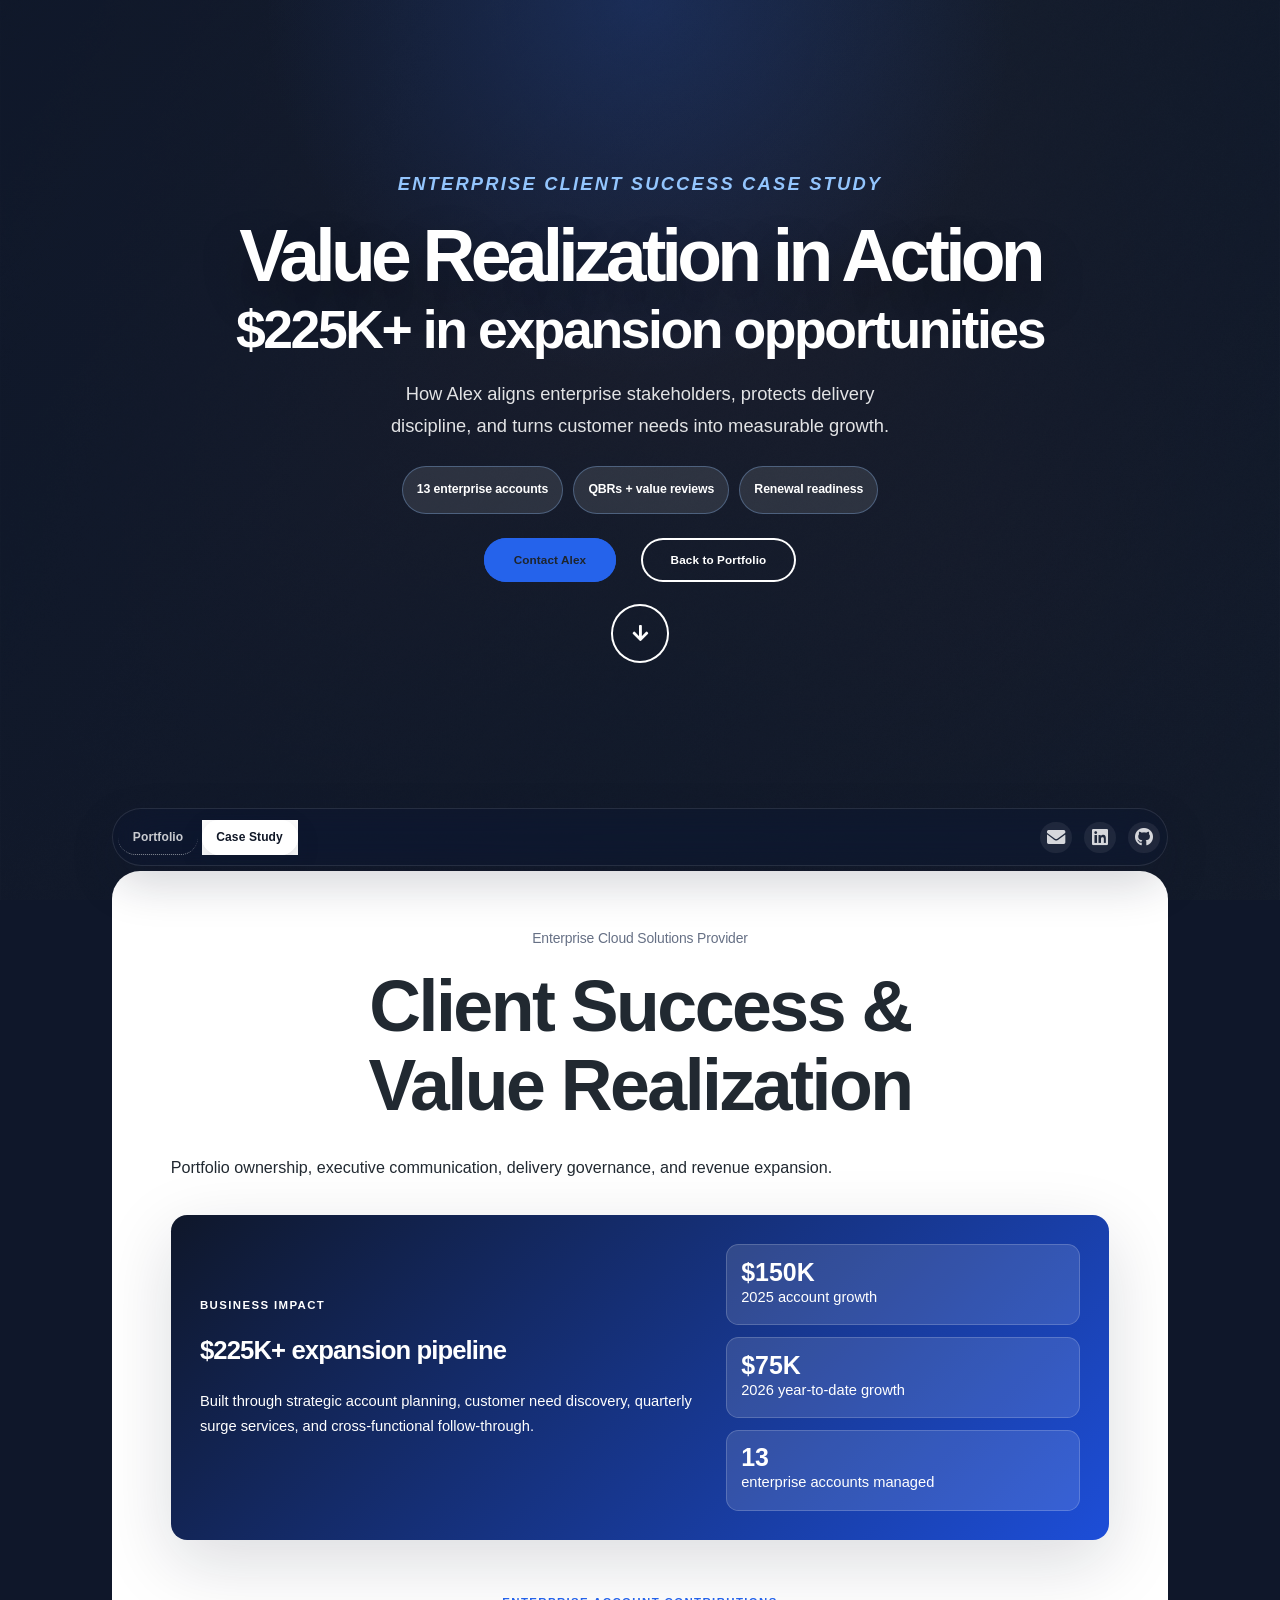
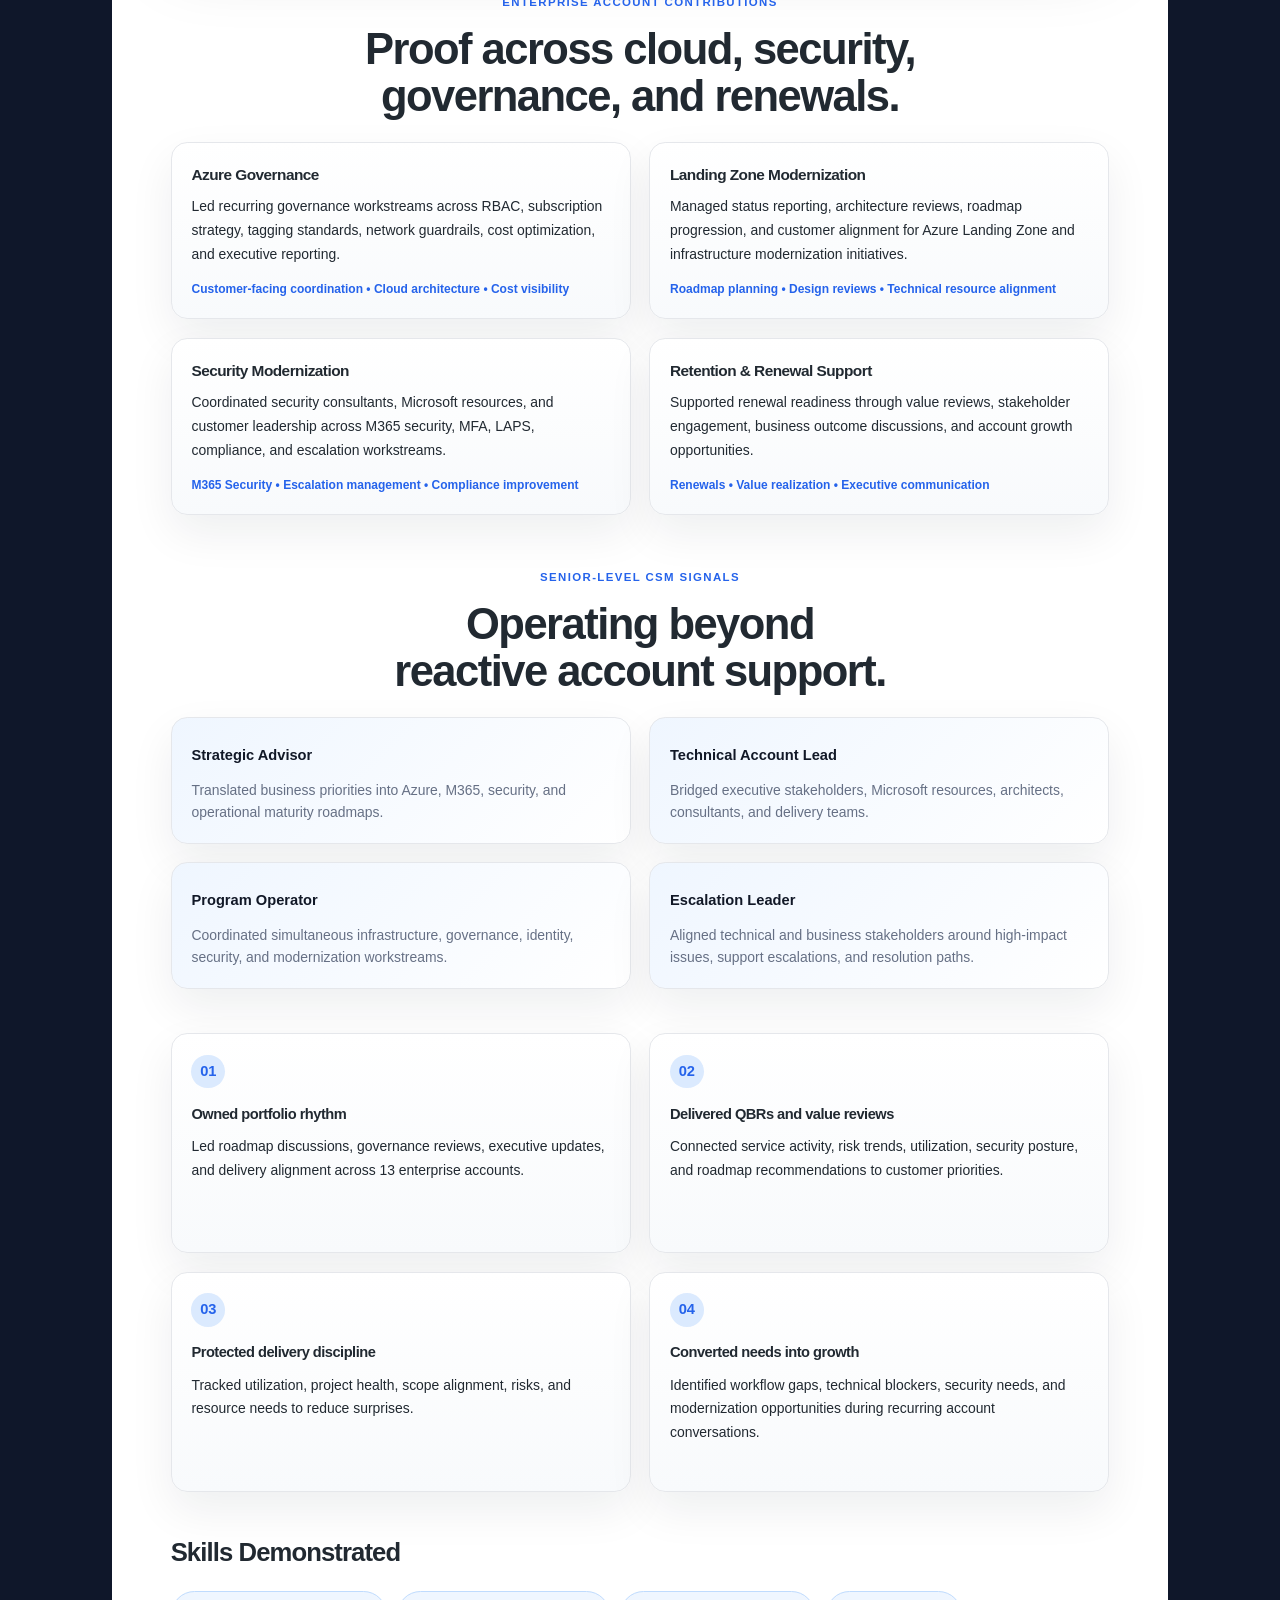
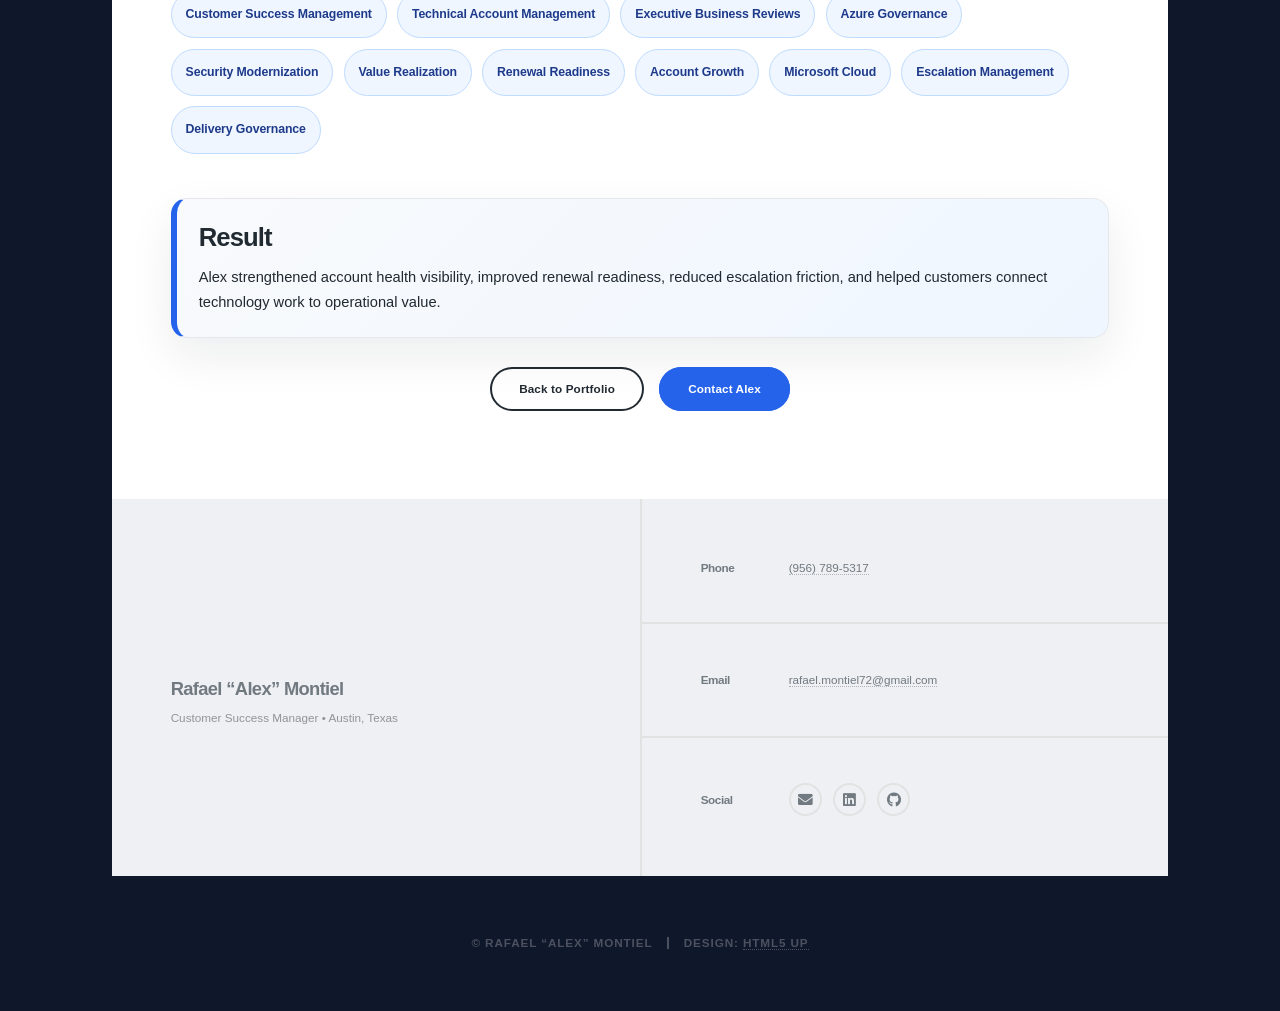
==== commit 98b99fc6: "Load product style nav on case study page" ====
--- a/case-study.html
+++ b/case-study.html
@@ -13,6 +13,7 @@
 		<link rel="stylesheet" href="assets/css/main.css" />
 		<link rel="stylesheet" href="assets/css/custom.css" />
 		<link rel="stylesheet" href="assets/css/polish.css" />
+		<link rel="stylesheet" href="assets/css/product-nav.css" />
 		<noscript><link rel="stylesheet" href="assets/css/noscript.css" /></noscript>
 	</head>
 	<body class="is-preload alex-site case-page">
--- a/assets/css/polish.css
+++ b/assets/css/polish.css
@@ -3,20 +3,107 @@
 .alex-site #main {
 	border-radius: 28px 28px 0 0;
 	overflow: hidden;
+	margin-top: -2.5rem !important;
+	position: relative;
+	z-index: 10;
+}
+
+.alex-site #header {
+	display: none !important;
 }
 
 .alex-site #nav {
-	backdrop-filter: blur(14px);
-	-webkit-backdrop-filter: blur(14px);
-}
-
-.alex-site #nav .links li a,
-.alex-site #header .logo {
-	letter-spacing: 0.02em;
+	width: min(92vw, 1080px) !important;
+	height: 58px !important;
+	margin: -6.25rem auto 2.8rem auto !important;
+	padding: 0.35rem !important;
+	border-radius: 999px !important;
+	background: rgba(15, 23, 42, 0.38) !important;
+	border: 1px solid rgba(255, 255, 255, 0.10) !important;
+	box-shadow: 0 18px 45px rgba(15, 23, 42, 0.18) !important;
+	backdrop-filter: blur(22px) saturate(150%);
+	-webkit-backdrop-filter: blur(22px) saturate(150%);
+	display: flex !important;
+	align-items: center !important;
+	justify-content: space-between !important;
+	position: relative !important;
+	z-index: 30 !important;
+}
+
+.alex-site #nav .links {
+	display: flex !important;
+	align-items: center !important;
+	gap: 0.25rem !important;
+	height: auto !important;
+}
+
+.alex-site #nav .links li {
+	display: block !important;
+	height: auto !important;
+	line-height: normal !important;
+}
+
+.alex-site #nav .links li a {
+	height: auto !important;
+	line-height: 1 !important;
+	padding: 0.75rem 1rem !important;
+	border-radius: 999px !important;
+	font-size: 0.82rem !important;
+	font-weight: 740 !important;
+	letter-spacing: 0.01em !important;
+	text-transform: none !important;
+	color: rgba(255, 255, 255, 0.78) !important;
+	background: transparent !important;
+	transition: background 180ms ease, color 180ms ease, transform 180ms ease;
+}
+
+.alex-site #nav .links li a:hover {
+	background: rgba(255, 255, 255, 0.10) !important;
+	color: #ffffff !important;
+	transform: translateY(-1px);
+}
+
+.alex-site #nav .links li.active a {
+	background: rgba(255, 255, 255, 0.92) !important;
+	color: #111827 !important;
+	box-shadow: 0 8px 24px rgba(15, 23, 42, 0.16) !important;
+}
+
+.alex-site #nav .icons {
+	display: flex !important;
+	align-items: center !important;
+	gap: 0.35rem !important;
+	height: auto !important;
+	padding-right: 0.15rem !important;
+}
+
+.alex-site #nav .icons li,
+.alex-site #nav .icons li a {
+	height: auto !important;
+	line-height: 1 !important;
+}
+
+.alex-site #nav .icons li a {
+	width: 2.15rem !important;
+	height: 2.15rem !important;
+	border-radius: 999px !important;
+	display: inline-flex !important;
+	align-items: center !important;
+	justify-content: center !important;
+	color: rgba(255, 255, 255, 0.82) !important;
+	background: rgba(255, 255, 255, 0.07) !important;
+	transition: background 180ms ease, color 180ms ease, transform 180ms ease;
+}
+
+.alex-site #nav .icons li a:hover {
+	background: rgba(255, 255, 255, 0.92) !important;
+	color: #111827 !important;
+	transform: translateY(-1px);
 }
 
 .alex-site #intro.alex-hero {
 	background: radial-gradient(circle at top center, rgba(37, 99, 235, 0.22), transparent 34%), linear-gradient(135deg, rgba(15, 23, 42, 0.92), rgba(15, 23, 42, 0.72));
+	padding-bottom: 10rem !important;
 }
 
 .alex-hero h1,
@@ -149,7 +236,7 @@
 }
 
 .compact-case-header {
-	margin-bottom: 2rem !important;
+	margin-bottom: 2.25rem !important;
 }
 
 .compact-case-header h1 {
@@ -159,6 +246,7 @@
 .case-hero-panel {
 	border: 0 !important;
 	box-shadow: 0 22px 70px rgba(15, 23, 42, 0.15) !important;
+	margin-bottom: 3rem !important;
 }
 
 .account-proof-section,
@@ -190,19 +278,25 @@
 }
 
 .account-proof-grid,
-.signal-grid {
+.signal-grid,
+.case-steps {
 	display: grid;
 	grid-template-columns: repeat(2, minmax(0, 1fr));
-	gap: 1rem;
+	gap: 1.25rem;
 }
 
 .account-proof-grid article,
-.signal-grid article {
+.signal-grid article,
+.case-steps article {
 	border: 1px solid var(--alex-border);
 	border-radius: 1.1rem;
-	background: linear-gradient(180deg, #ffffff, #f8fafc);
 	box-shadow: 0 18px 45px rgba(15, 23, 42, 0.07);
 	padding: 1.35rem;
+}
+
+.account-proof-grid article,
+.case-steps article {
+	background: linear-gradient(180deg, #ffffff, #f8fafc);
 }
 
 .account-proof-grid h3 {
@@ -210,9 +304,15 @@
 	margin-bottom: 0.65rem;
 }
 
+.account-proof-grid p,
+.case-steps p,
+.signal-grid span {
+	font-size: 0.95rem;
+	line-height: 1.58;
+}
+
 .account-proof-grid p {
 	margin-bottom: 1rem;
-	font-size: 0.95rem;
 }
 
 .account-proof-grid article > span {
@@ -236,9 +336,11 @@
 
 .signal-grid span {
 	display: block;
-	font-size: 0.95rem;
-	line-height: 1.55;
 	color: var(--alex-muted);
+}
+
+.case-steps {
+	margin: 3rem 0;
 }
 
 .case-steps article {
@@ -247,6 +349,7 @@
 
 .result-panel {
 	background: linear-gradient(135deg, #f8fafc, #eff6ff) !important;
+	margin: 3rem 0 2rem 0 !important;
 }
 
 .result-panel h2 {
@@ -254,6 +357,11 @@
 }
 
 @media screen and (max-width: 980px) {
+	.alex-site #nav {
+		width: min(94vw, 760px) !important;
+		margin-top: -5.75rem !important;
+	}
+
 	.project-grid article header {
 		min-height: auto;
 	}
@@ -270,6 +378,47 @@
 @media screen and (max-width: 736px) {
 	.alex-site #main {
 		border-radius: 18px 18px 0 0;
+		margin-top: -1.75rem !important;
+	}
+
+	.alex-site #intro.alex-hero {
+		padding-bottom: 8.25rem !important;
+	}
+
+	.alex-site #nav {
+		width: calc(100% - 1.5rem) !important;
+		height: auto !important;
+		margin: -5.4rem auto 1.5rem auto !important;
+		border-radius: 22px !important;
+		padding: 0.45rem !important;
+		align-items: stretch !important;
+		gap: 0.4rem !important;
+		background: rgba(15, 23, 42, 0.48) !important;
+	}
+
+	.alex-site #nav .links {
+		flex: 1 1 auto !important;
+		gap: 0.25rem !important;
+	}
+
+	.alex-site #nav .links li {
+		flex: 1 1 0 !important;
+	}
+
+	.alex-site #nav .links li a {
+		width: 100% !important;
+		text-align: center !important;
+		padding: 0.78rem 0.5rem !important;
+		font-size: 0.76rem !important;
+	}
+
+	.alex-site #nav .icons {
+		gap: 0.2rem !important;
+	}
+
+	.alex-site #nav .icons li a {
+		width: 2rem !important;
+		height: 2rem !important;
 	}
 
 	.compact-heading {
@@ -290,7 +439,8 @@
 	}
 
 	.account-proof-grid,
-	.signal-grid {
+	.signal-grid,
+	.case-steps {
 		grid-template-columns: 1fr;
 	}
 
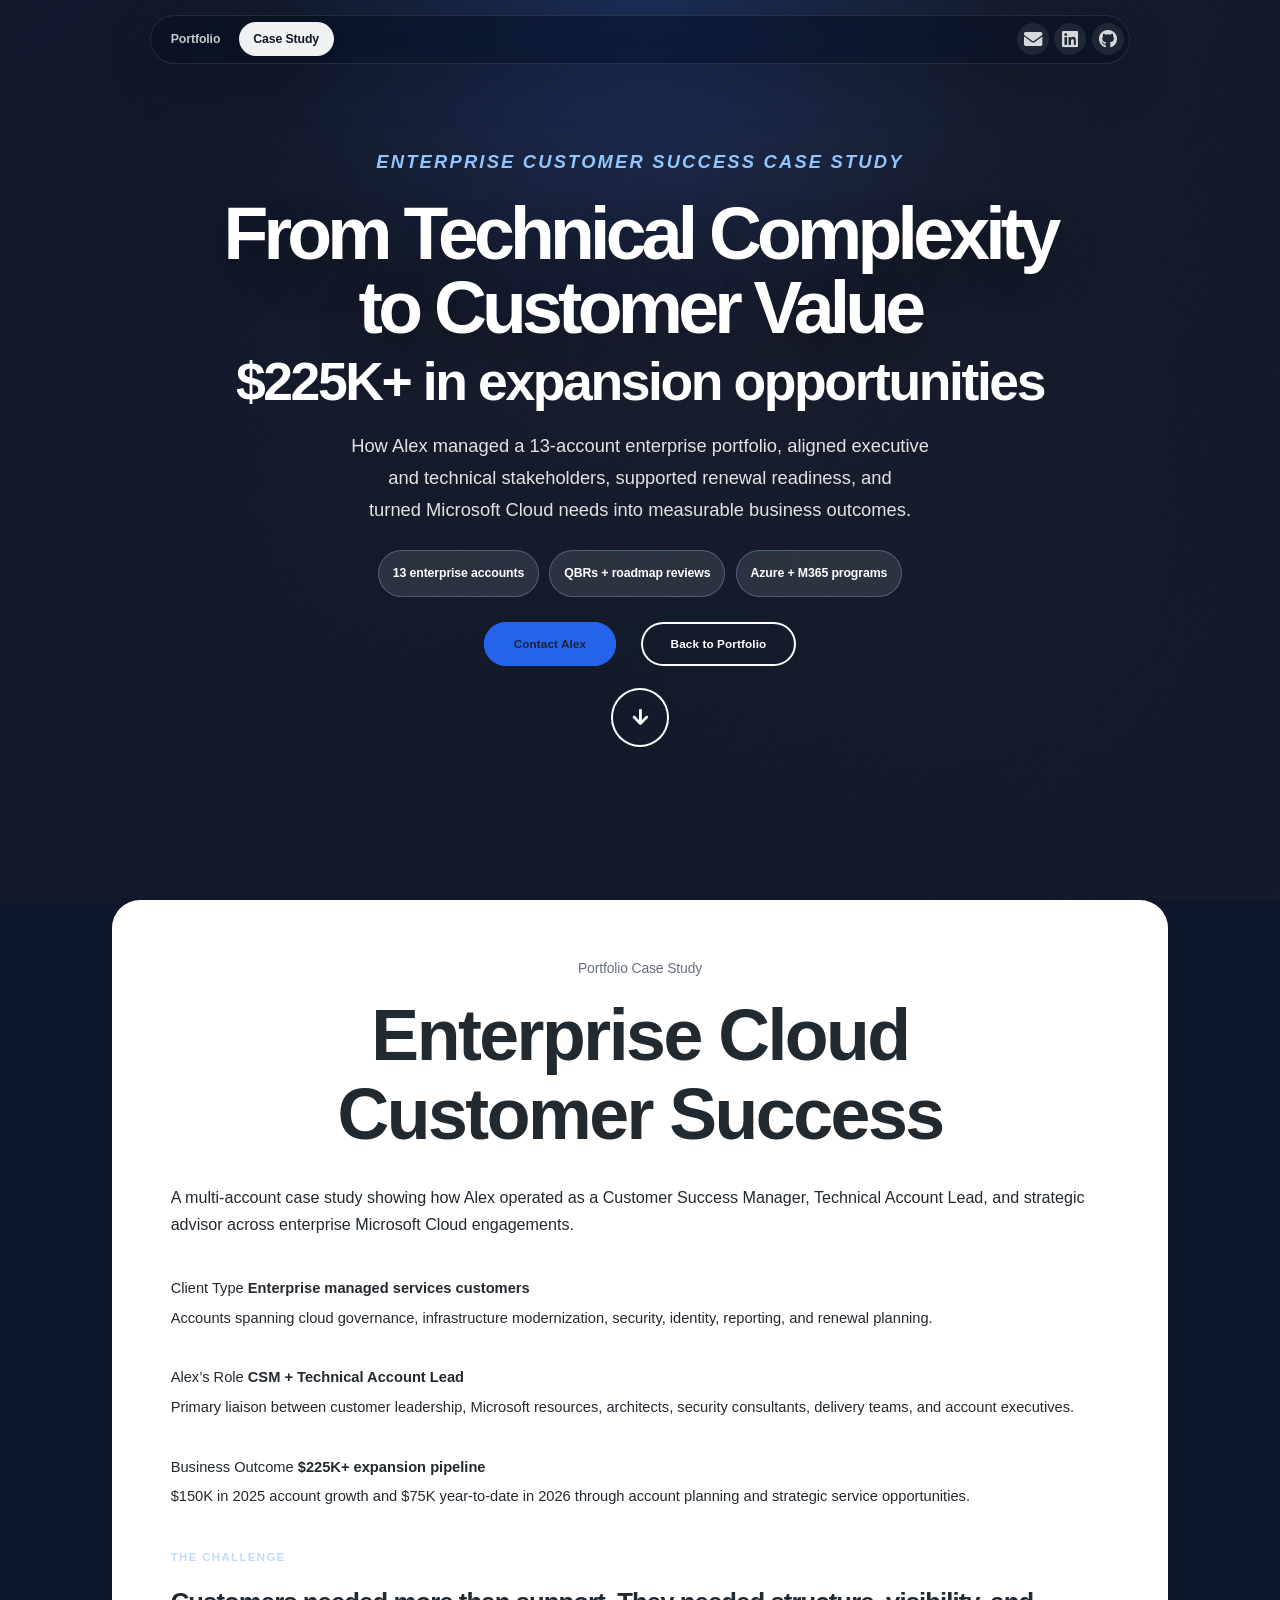
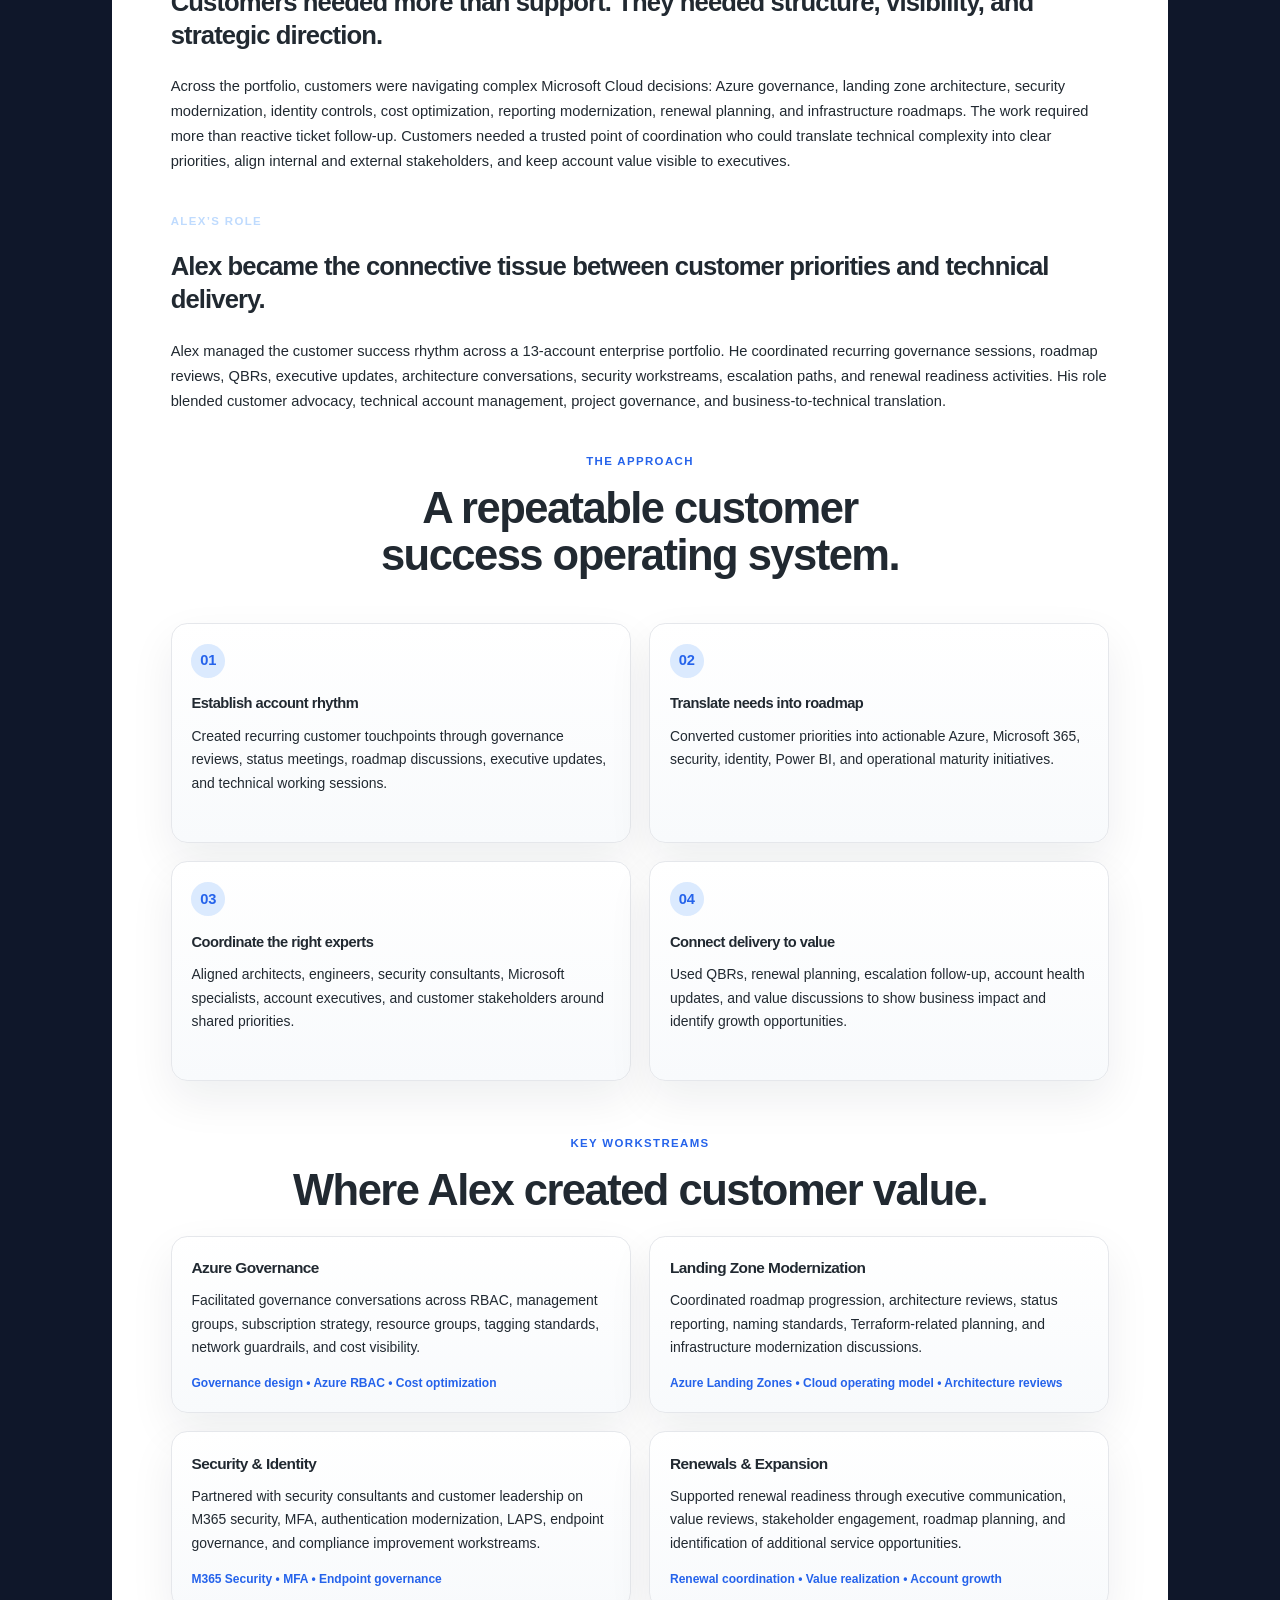
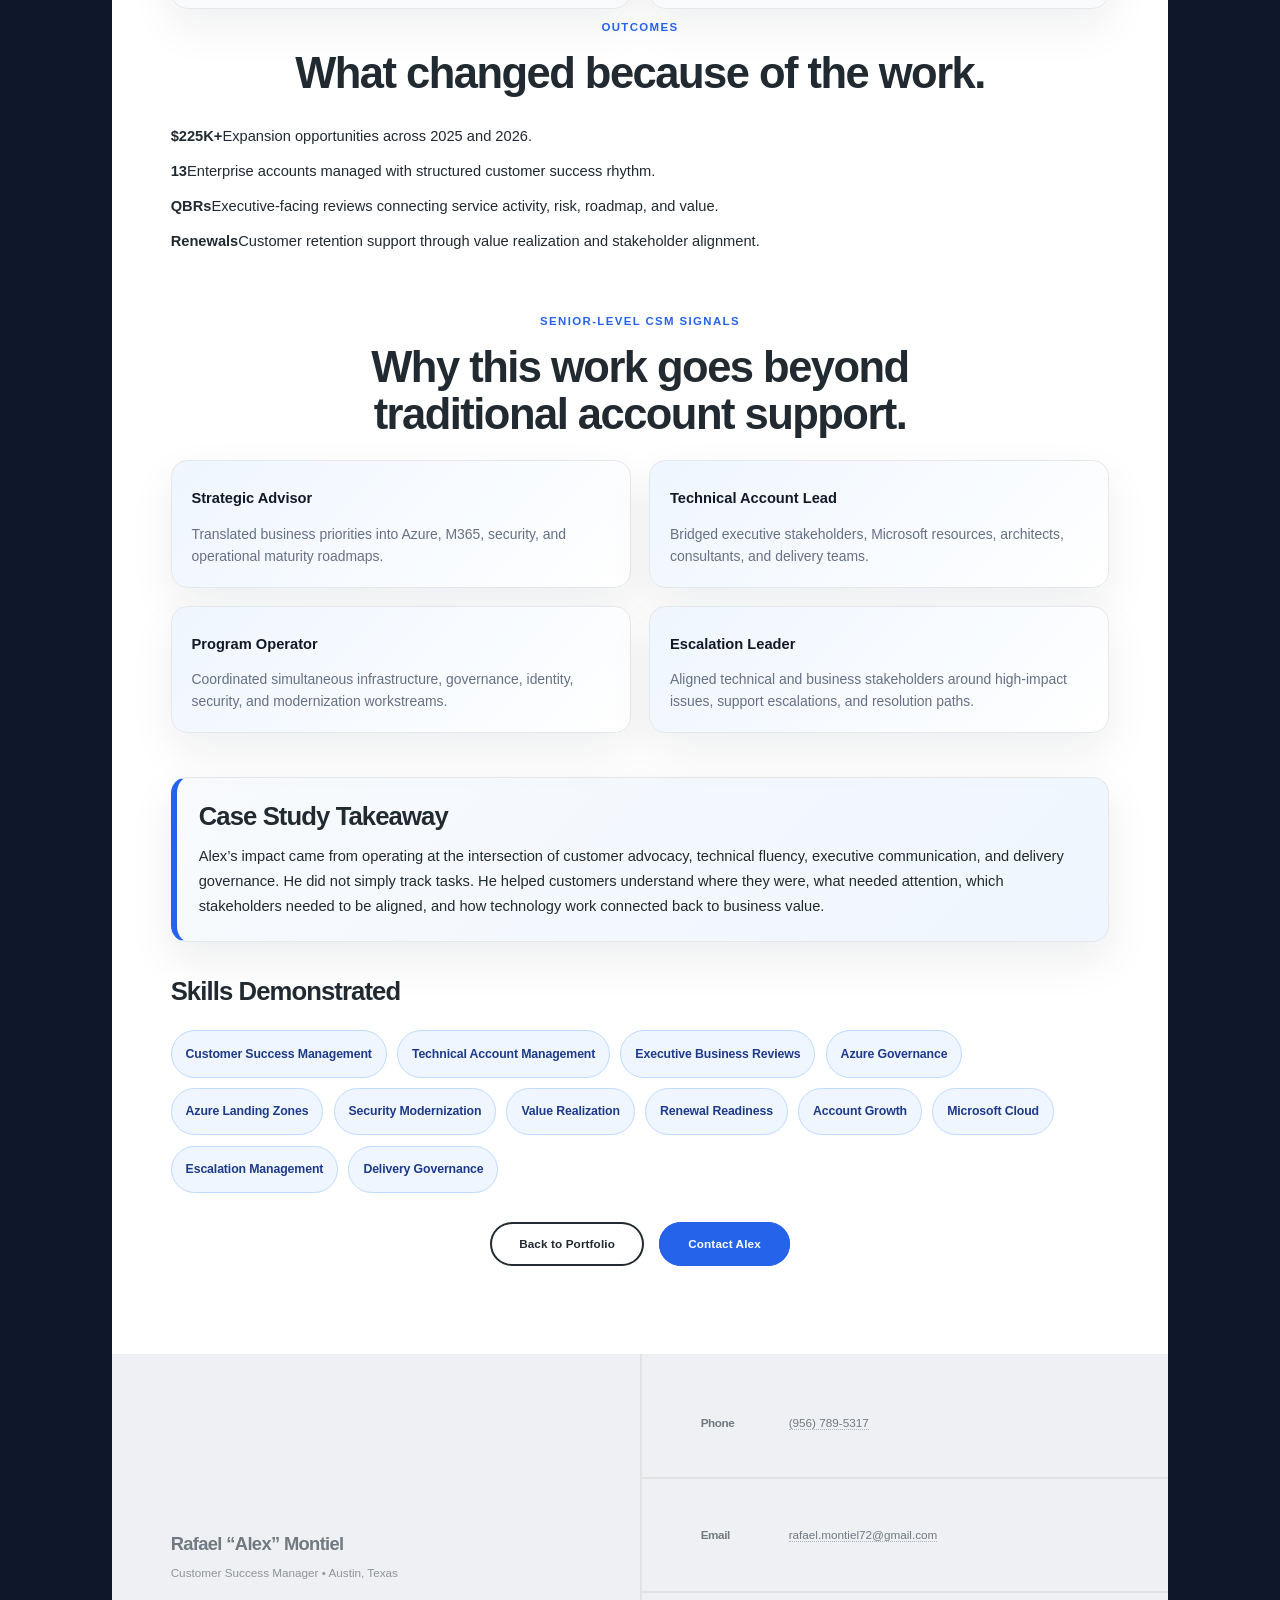
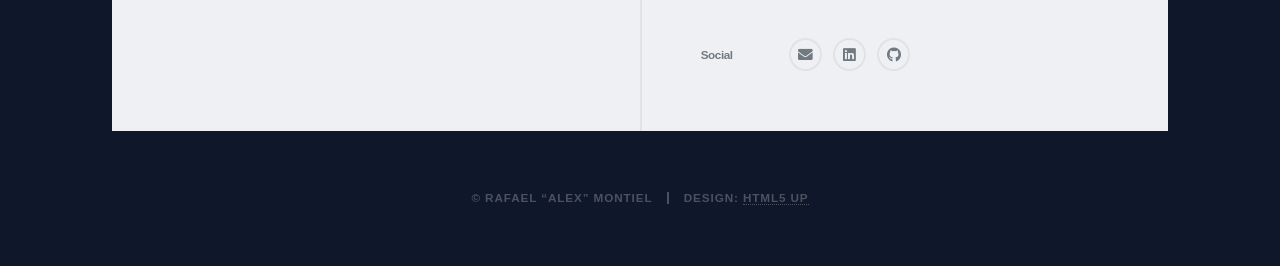
==== commit 2bb398d1: "Rewrite page into a true customer success case study" ====
--- a/case-study.html
+++ b/case-study.html
@@ -9,7 +9,7 @@
 		<title>Enterprise Client Success Case Study | Rafael “Alex” Montiel</title>
 		<meta charset="utf-8" />
 		<meta name="viewport" content="width=device-width, initial-scale=1, user-scalable=no" />
-		<meta name="description" content="Enterprise client success and value realization case study for Rafael Alex Montiel, highlighting portfolio management, QBRs, delivery governance, renewals, and $225K+ in account expansion." />
+		<meta name="description" content="A real customer success case study for Rafael Alex Montiel showing how he managed enterprise cloud accounts, led QBRs, supported renewals, coordinated Microsoft Cloud workstreams, and drove $225K+ in expansion opportunities." />
 		<link rel="stylesheet" href="assets/css/main.css" />
 		<link rel="stylesheet" href="assets/css/custom.css" />
 		<link rel="stylesheet" href="assets/css/polish.css" />
@@ -24,14 +24,14 @@
 				<!-- Intro -->
 					<div id="intro" class="alex-hero case-hero-intro">
 						<div class="hero-inner">
-							<p class="eyebrow">Enterprise Client Success Case Study</p>
-							<h1>Value Realization in Action</h1>
+							<p class="eyebrow">Enterprise Customer Success Case Study</p>
+							<h1>From Technical Complexity to Customer Value</h1>
 							<h2>$225K+ in expansion opportunities</h2>
-							<p class="hero-copy">How Alex aligns enterprise stakeholders, protects delivery discipline, and turns customer needs into measurable growth.</p>
+							<p class="hero-copy">How Alex managed a 13-account enterprise portfolio, aligned executive and technical stakeholders, supported renewal readiness, and turned Microsoft Cloud needs into measurable business outcomes.</p>
 							<div class="hero-proof">
 								<span>13 enterprise accounts</span>
-								<span>QBRs + value reviews</span>
-								<span>Renewal readiness</span>
+								<span>QBRs + roadmap reviews</span>
+								<span>Azure + M365 programs</span>
 							</div>
 							<ul class="actions special hero-actions">
 								<li><a href="mailto:rafael.montiel72@gmail.com" class="button primary">Contact Alex</a></li>
@@ -65,59 +65,118 @@
 					<div id="main">
 
 						<!-- Post -->
-							<section class="post case-study-content">
+							<section class="post case-study-content true-case-study">
 								<header class="major compact-case-header">
-									<span class="date">Enterprise Cloud Solutions Provider</span>
-									<h1>Client Success &amp; Value Realization</h1>
-									<p>Portfolio ownership, executive communication, delivery governance, and revenue expansion.</p>
+									<span class="date">Portfolio Case Study</span>
+									<h1>Enterprise Cloud Customer Success</h1>
+									<p>A multi-account case study showing how Alex operated as a Customer Success Manager, Technical Account Lead, and strategic advisor across enterprise Microsoft Cloud engagements.</p>
 								</header>
 
-								<section class="case-hero-panel">
-									<div>
-										<span class="case-label">Business Impact</span>
-										<h2>$225K+ expansion pipeline</h2>
-										<p>Built through strategic account planning, customer need discovery, quarterly surge services, and cross-functional follow-through.</p>
-									</div>
-									<ul>
-										<li><strong>$150K</strong><span>2025 account growth</span></li>
-										<li><strong>$75K</strong><span>2026 year-to-date growth</span></li>
-										<li><strong>13</strong><span>enterprise accounts managed</span></li>
-									</ul>
-								</section>
-
-								<section class="account-proof-section">
-									<header class="mini-section-heading">
-										<span>Enterprise Account Contributions</span>
-										<h2>Proof across cloud, security, governance, and renewals.</h2>
+								<section class="case-overview-grid">
+									<article>
+										<span>Client Type</span>
+										<strong>Enterprise managed services customers</strong>
+										<p>Accounts spanning cloud governance, infrastructure modernization, security, identity, reporting, and renewal planning.</p>
+									</article>
+									<article>
+										<span>Alex’s Role</span>
+										<strong>CSM + Technical Account Lead</strong>
+										<p>Primary liaison between customer leadership, Microsoft resources, architects, security consultants, delivery teams, and account executives.</p>
+									</article>
+									<article>
+										<span>Business Outcome</span>
+										<strong>$225K+ expansion pipeline</strong>
+										<p>$150K in 2025 account growth and $75K year-to-date in 2026 through account planning and strategic service opportunities.</p>
+									</article>
+								</section>
+
+								<section class="case-story-block">
+									<span class="case-label">The Challenge</span>
+									<h2>Customers needed more than support. They needed structure, visibility, and strategic direction.</h2>
+									<p>Across the portfolio, customers were navigating complex Microsoft Cloud decisions: Azure governance, landing zone architecture, security modernization, identity controls, cost optimization, reporting modernization, renewal planning, and infrastructure roadmaps. The work required more than reactive ticket follow-up. Customers needed a trusted point of coordination who could translate technical complexity into clear priorities, align internal and external stakeholders, and keep account value visible to executives.</p>
+								</section>
+
+								<section class="case-story-block light">
+									<span class="case-label">Alex’s Role</span>
+									<h2>Alex became the connective tissue between customer priorities and technical delivery.</h2>
+									<p>Alex managed the customer success rhythm across a 13-account enterprise portfolio. He coordinated recurring governance sessions, roadmap reviews, QBRs, executive updates, architecture conversations, security workstreams, escalation paths, and renewal readiness activities. His role blended customer advocacy, technical account management, project governance, and business-to-technical translation.</p>
+								</section>
+
+								<section class="case-approach-section">
+									<header class="mini-section-heading">
+										<span>The Approach</span>
+										<h2>A repeatable customer success operating system.</h2>
+									</header>
+									<div class="case-steps">
+										<article>
+											<span>01</span>
+											<h3>Establish account rhythm</h3>
+											<p>Created recurring customer touchpoints through governance reviews, status meetings, roadmap discussions, executive updates, and technical working sessions.</p>
+										</article>
+										<article>
+											<span>02</span>
+											<h3>Translate needs into roadmap</h3>
+											<p>Converted customer priorities into actionable Azure, Microsoft 365, security, identity, Power BI, and operational maturity initiatives.</p>
+										</article>
+										<article>
+											<span>03</span>
+											<h3>Coordinate the right experts</h3>
+											<p>Aligned architects, engineers, security consultants, Microsoft specialists, account executives, and customer stakeholders around shared priorities.</p>
+										</article>
+										<article>
+											<span>04</span>
+											<h3>Connect delivery to value</h3>
+											<p>Used QBRs, renewal planning, escalation follow-up, account health updates, and value discussions to show business impact and identify growth opportunities.</p>
+										</article>
+									</div>
+								</section>
+
+								<section class="workstream-section">
+									<header class="mini-section-heading">
+										<span>Key Workstreams</span>
+										<h2>Where Alex created customer value.</h2>
 									</header>
 									<div class="account-proof-grid">
 										<article>
 											<h3>Azure Governance</h3>
-											<p>Led recurring governance workstreams across RBAC, subscription strategy, tagging standards, network guardrails, cost optimization, and executive reporting.</p>
-											<span>Customer-facing coordination • Cloud architecture • Cost visibility</span>
+											<p>Facilitated governance conversations across RBAC, management groups, subscription strategy, resource groups, tagging standards, network guardrails, and cost visibility.</p>
+											<span>Governance design • Azure RBAC • Cost optimization</span>
 										</article>
 										<article>
 											<h3>Landing Zone Modernization</h3>
-											<p>Managed status reporting, architecture reviews, roadmap progression, and customer alignment for Azure Landing Zone and infrastructure modernization initiatives.</p>
-											<span>Roadmap planning • Design reviews • Technical resource alignment</span>
-										</article>
-										<article>
-											<h3>Security Modernization</h3>
-											<p>Coordinated security consultants, Microsoft resources, and customer leadership across M365 security, MFA, LAPS, compliance, and escalation workstreams.</p>
-											<span>M365 Security • Escalation management • Compliance improvement</span>
-										</article>
-										<article>
-											<h3>Retention &amp; Renewal Support</h3>
-											<p>Supported renewal readiness through value reviews, stakeholder engagement, business outcome discussions, and account growth opportunities.</p>
-											<span>Renewals • Value realization • Executive communication</span>
-										</article>
+											<p>Coordinated roadmap progression, architecture reviews, status reporting, naming standards, Terraform-related planning, and infrastructure modernization discussions.</p>
+											<span>Azure Landing Zones • Cloud operating model • Architecture reviews</span>
+										</article>
+										<article>
+											<h3>Security &amp; Identity</h3>
+											<p>Partnered with security consultants and customer leadership on M365 security, MFA, authentication modernization, LAPS, endpoint governance, and compliance improvement workstreams.</p>
+											<span>M365 Security • MFA • Endpoint governance</span>
+										</article>
+										<article>
+											<h3>Renewals &amp; Expansion</h3>
+											<p>Supported renewal readiness through executive communication, value reviews, stakeholder engagement, roadmap planning, and identification of additional service opportunities.</p>
+											<span>Renewal coordination • Value realization • Account growth</span>
+										</article>
+									</div>
+								</section>
+
+								<section class="case-outcomes-section">
+									<header class="mini-section-heading">
+										<span>Outcomes</span>
+										<h2>What changed because of the work.</h2>
+									</header>
+									<div class="case-outcome-grid">
+										<article><strong>$225K+</strong><span>Expansion opportunities across 2025 and 2026.</span></article>
+										<article><strong>13</strong><span>Enterprise accounts managed with structured customer success rhythm.</span></article>
+										<article><strong>QBRs</strong><span>Executive-facing reviews connecting service activity, risk, roadmap, and value.</span></article>
+										<article><strong>Renewals</strong><span>Customer retention support through value realization and stakeholder alignment.</span></article>
 									</div>
 								</section>
 
 								<section class="senior-signals-section">
 									<header class="mini-section-heading">
 										<span>Senior-Level CSM Signals</span>
-										<h2>Operating beyond reactive account support.</h2>
+										<h2>Why this work goes beyond traditional account support.</h2>
 									</header>
 									<div class="signal-grid">
 										<article><strong>Strategic Advisor</strong><span>Translated business priorities into Azure, M365, security, and operational maturity roadmaps.</span></article>
@@ -127,27 +186,9 @@
 									</div>
 								</section>
 
-								<section class="case-steps">
-									<article>
-										<span>01</span>
-										<h3>Owned portfolio rhythm</h3>
-										<p>Led roadmap discussions, governance reviews, executive updates, and delivery alignment across 13 enterprise accounts.</p>
-									</article>
-									<article>
-										<span>02</span>
-										<h3>Delivered QBRs and value reviews</h3>
-										<p>Connected service activity, risk trends, utilization, security posture, and roadmap recommendations to customer priorities.</p>
-									</article>
-									<article>
-										<span>03</span>
-										<h3>Protected delivery discipline</h3>
-										<p>Tracked utilization, project health, scope alignment, risks, and resource needs to reduce surprises.</p>
-									</article>
-									<article>
-										<span>04</span>
-										<h3>Converted needs into growth</h3>
-										<p>Identified workflow gaps, technical blockers, security needs, and modernization opportunities during recurring account conversations.</p>
-									</article>
+								<section class="result-panel case-study-note">
+									<h2>Case Study Takeaway</h2>
+									<p>Alex’s impact came from operating at the intersection of customer advocacy, technical fluency, executive communication, and delivery governance. He did not simply track tasks. He helped customers understand where they were, what needed attention, which stakeholders needed to be aligned, and how technology work connected back to business value.</p>
 								</section>
 
 								<h2>Skills Demonstrated</h2>
@@ -156,6 +197,7 @@
 									<span>Technical Account Management</span>
 									<span>Executive Business Reviews</span>
 									<span>Azure Governance</span>
+									<span>Azure Landing Zones</span>
 									<span>Security Modernization</span>
 									<span>Value Realization</span>
 									<span>Renewal Readiness</span>
@@ -164,11 +206,6 @@
 									<span>Escalation Management</span>
 									<span>Delivery Governance</span>
 								</div>
-
-								<section class="result-panel">
-									<h2>Result</h2>
-									<p>Alex strengthened account health visibility, improved renewal readiness, reduced escalation friction, and helped customers connect technology work to operational value.</p>
-								</section>
 
 								<ul class="actions special">
 									<li><a href="index.html" class="button">Back to Portfolio</a></li>
--- a/assets/css/product-nav.css
+++ b/assets/css/product-nav.css
@@ -0,0 +1,227 @@
+/* Product-style navigation and CSM portfolio story layer */
+
+.alex-site #header {
+	display: none !important;
+}
+
+.alex-site #nav {
+	position: fixed !important;
+	top: 1rem !important;
+	left: 50% !important;
+	transform: translateX(-50%) !important;
+	z-index: 9999 !important;
+	width: min(92vw, 980px) !important;
+	height: 3.35rem !important;
+	margin: 0 !important;
+	padding: 0.35rem !important;
+	border-radius: 999px !important;
+	background: rgba(10, 16, 28, 0.58) !important;
+	border: 1px solid rgba(255, 255, 255, 0.10) !important;
+	box-shadow: 0 18px 50px rgba(0, 0, 0, 0.18) !important;
+	backdrop-filter: blur(24px) saturate(160%) !important;
+	-webkit-backdrop-filter: blur(24px) saturate(160%) !important;
+	display: flex !important;
+	align-items: center !important;
+	justify-content: space-between !important;
+	overflow: hidden !important;
+}
+
+.alex-site #nav:before,
+.alex-site #nav:after,
+.alex-site #nav .links li:before,
+.alex-site #nav .links li:after,
+.alex-site #nav .icons li:before,
+.alex-site #nav .icons li:after {
+	display: none !important;
+	content: none !important;
+}
+
+.alex-site #nav .links,
+.alex-site #nav .icons {
+	display: flex !important;
+	align-items: center !important;
+	height: auto !important;
+	margin: 0 !important;
+	padding: 0 !important;
+	gap: 0.25rem !important;
+	background: transparent !important;
+	box-shadow: none !important;
+	border: 0 !important;
+}
+
+.alex-site #nav .links li,
+.alex-site #nav .icons li,
+.alex-site #nav .links li.active {
+	display: block !important;
+	height: auto !important;
+	line-height: 1 !important;
+	margin: 0 !important;
+	padding: 0 !important;
+	background: transparent !important;
+	box-shadow: none !important;
+	border: 0 !important;
+	border-radius: 999px !important;
+	overflow: visible !important;
+}
+
+.alex-site #nav .links li a,
+.alex-site #nav .links li.active a {
+	display: inline-flex !important;
+	align-items: center !important;
+	justify-content: center !important;
+	height: 2.35rem !important;
+	line-height: 1 !important;
+	padding: 0 1rem !important;
+	border-radius: 999px !important;
+	font-size: 0.84rem !important;
+	font-weight: 720 !important;
+	letter-spacing: -0.01em !important;
+	text-transform: none !important;
+	box-shadow: none !important;
+	border: 0 !important;
+	transition: 180ms ease !important;
+}
+
+.alex-site #nav .links li a {
+	background: transparent !important;
+	color: rgba(255, 255, 255, 0.76) !important;
+}
+
+.alex-site #nav .links li a:hover {
+	background: rgba(255, 255, 255, 0.10) !important;
+	color: #ffffff !important;
+}
+
+.alex-site #nav .links li.active a {
+	background: rgba(255, 255, 255, 0.94) !important;
+	color: #111827 !important;
+	box-shadow: 0 8px 20px rgba(0, 0, 0, 0.12) !important;
+}
+
+.alex-site #nav .icons {
+	gap: 0.35rem !important;
+}
+
+.alex-site #nav .icons li a {
+	display: inline-flex !important;
+	align-items: center !important;
+	justify-content: center !important;
+	width: 2.2rem !important;
+	height: 2.2rem !important;
+	line-height: 1 !important;
+	border-radius: 999px !important;
+	background: rgba(255, 255, 255, 0.08) !important;
+	color: rgba(255, 255, 255, 0.82) !important;
+	transition: 180ms ease !important;
+}
+
+.alex-site #nav .icons li a:hover {
+	background: rgba(255, 255, 255, 0.95) !important;
+	color: #111827 !important;
+}
+
+.alex-site #intro.alex-hero {
+	padding-top: 7.25rem !important;
+	padding-bottom: 5rem !important;
+}
+
+.alex-site #main {
+	margin-top: 0 !important;
+	border-radius: 28px 28px 0 0 !important;
+}
+
+.csm-system-section {
+	margin: 3rem 0;
+}
+
+.csm-system-section .section-heading p {
+	max-width: 860px;
+}
+
+.csm-system-grid {
+	display: grid;
+	grid-template-columns: repeat(4, minmax(0, 1fr));
+	gap: 1rem;
+}
+
+.csm-system-grid article {
+	border: 1px solid var(--alex-border);
+	border-radius: 1.2rem;
+	background: linear-gradient(180deg, #ffffff, #f8fafc);
+	box-shadow: 0 18px 45px rgba(15, 23, 42, 0.07);
+	padding: 1.25rem;
+	text-align: left;
+}
+
+.csm-system-grid article > span {
+	display: inline-flex;
+	align-items: center;
+	justify-content: center;
+	width: 2.25rem;
+	height: 2.25rem;
+	border-radius: 999px;
+	background: #eff6ff;
+	color: var(--alex-blue);
+	font-size: 0.8rem;
+	font-weight: 800;
+	margin-bottom: 1rem;
+}
+
+.csm-system-grid h3 {
+	font-size: 1rem;
+	line-height: 1.25;
+	margin-bottom: 0.65rem;
+}
+
+.csm-system-grid p {
+	font-size: 0.92rem;
+	line-height: 1.55;
+	margin-bottom: 0;
+}
+
+@media screen and (max-width: 980px) {
+	.csm-system-grid {
+		grid-template-columns: repeat(2, minmax(0, 1fr));
+	}
+}
+
+@media screen and (max-width: 736px) {
+	.alex-site #nav {
+		top: 0.65rem !important;
+		width: calc(100% - 1rem) !important;
+		height: auto !important;
+		border-radius: 1.4rem !important;
+		padding: 0.4rem !important;
+		gap: 0.35rem !important;
+	}
+
+	.alex-site #nav .links {
+		flex: 1 1 auto !important;
+	}
+
+	.alex-site #nav .links li {
+		flex: 1 1 0 !important;
+	}
+
+	.alex-site #nav .links li a,
+	.alex-site #nav .links li.active a {
+		width: 100% !important;
+		height: 2.25rem !important;
+		padding: 0 0.45rem !important;
+		font-size: 0.76rem !important;
+	}
+
+	.alex-site #nav .icons li a {
+		width: 2rem !important;
+		height: 2rem !important;
+	}
+
+	.alex-site #intro.alex-hero {
+		padding-top: 6.25rem !important;
+		padding-bottom: 3.5rem !important;
+	}
+
+	.csm-system-grid {
+		grid-template-columns: 1fr;
+	}
+}
